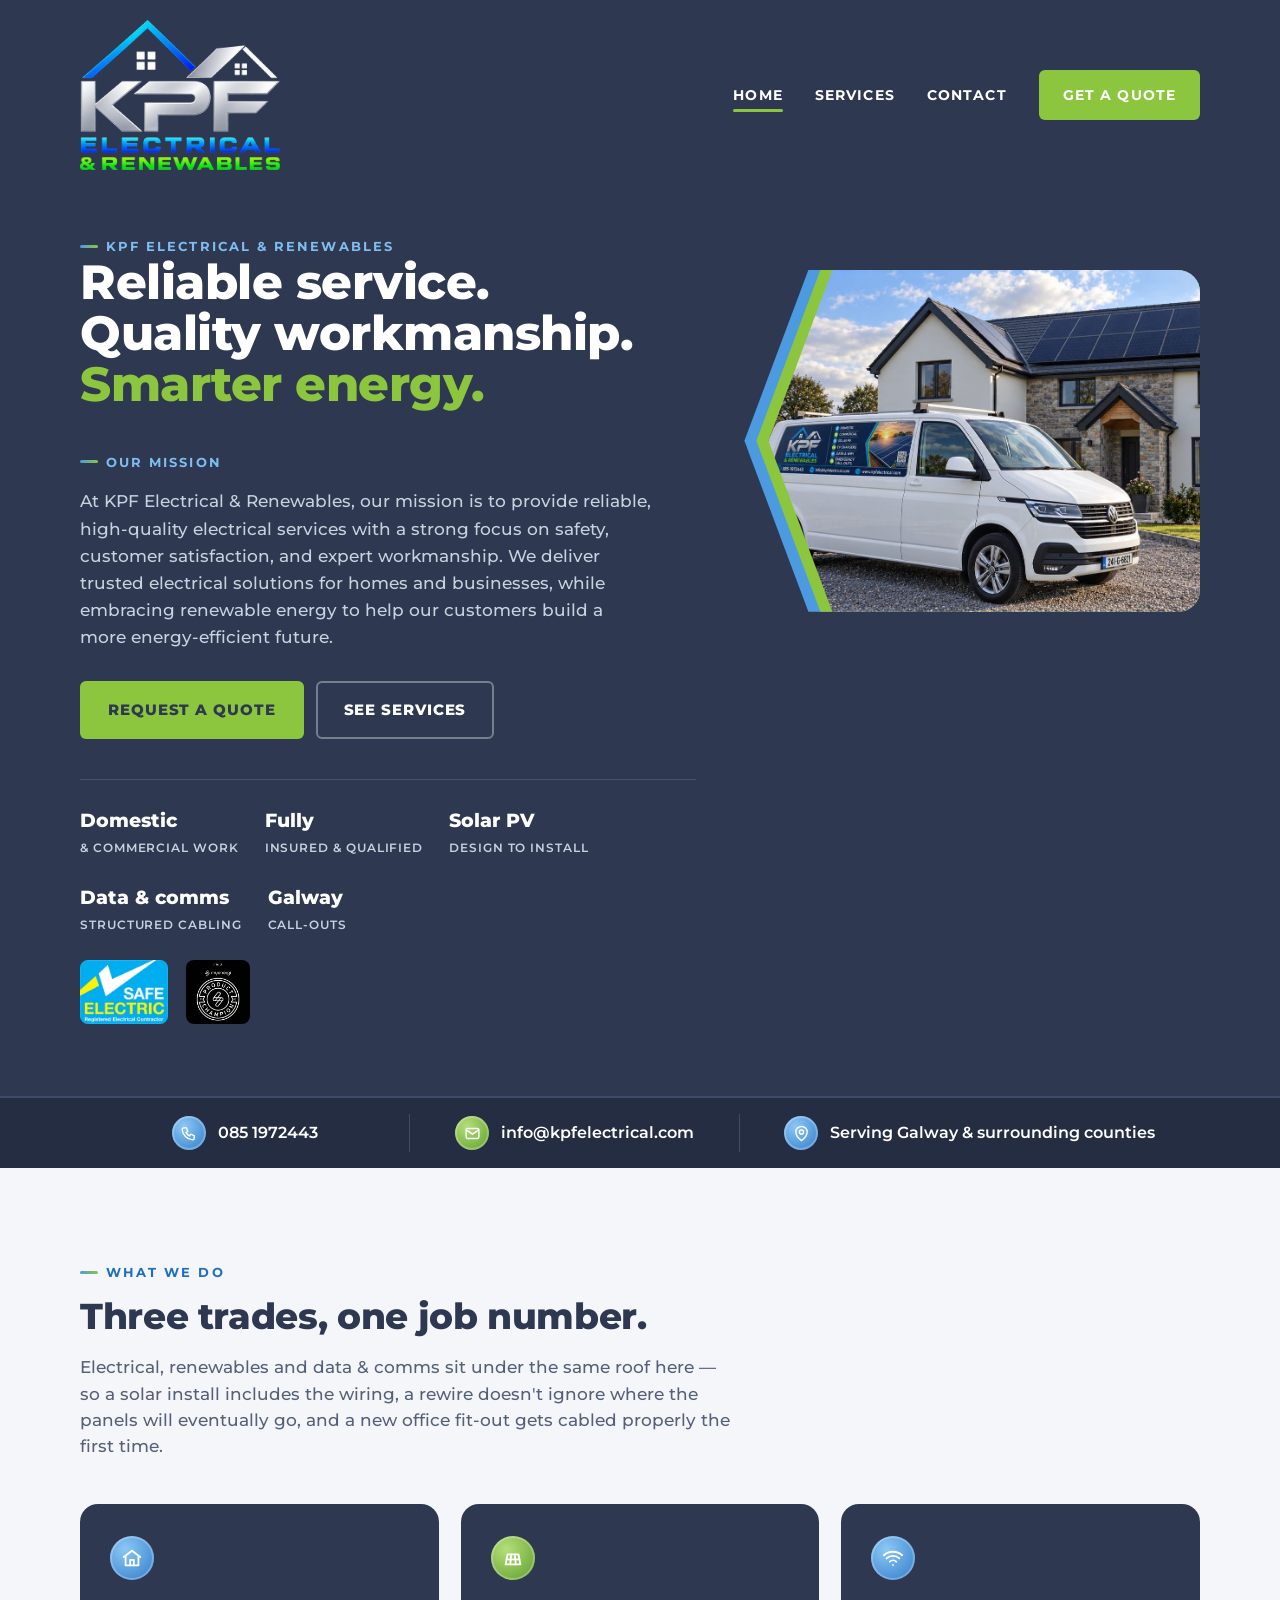
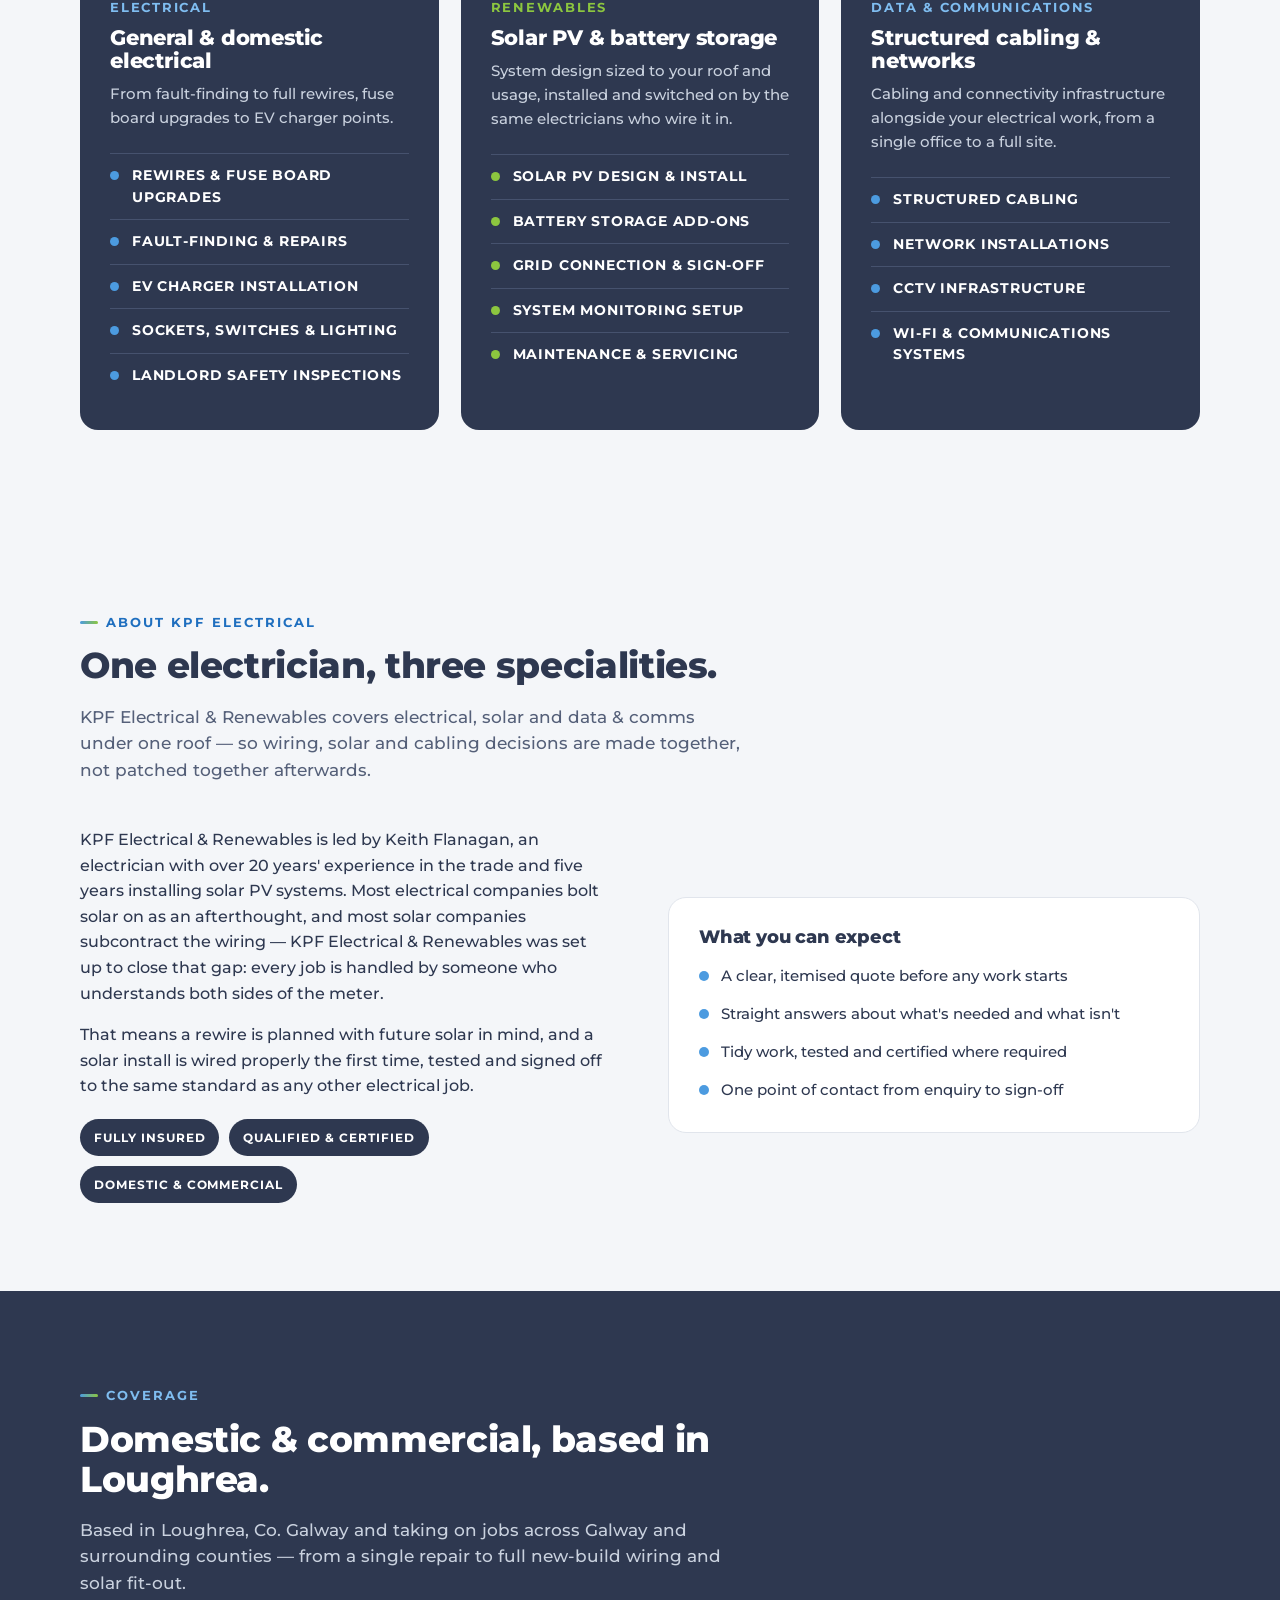
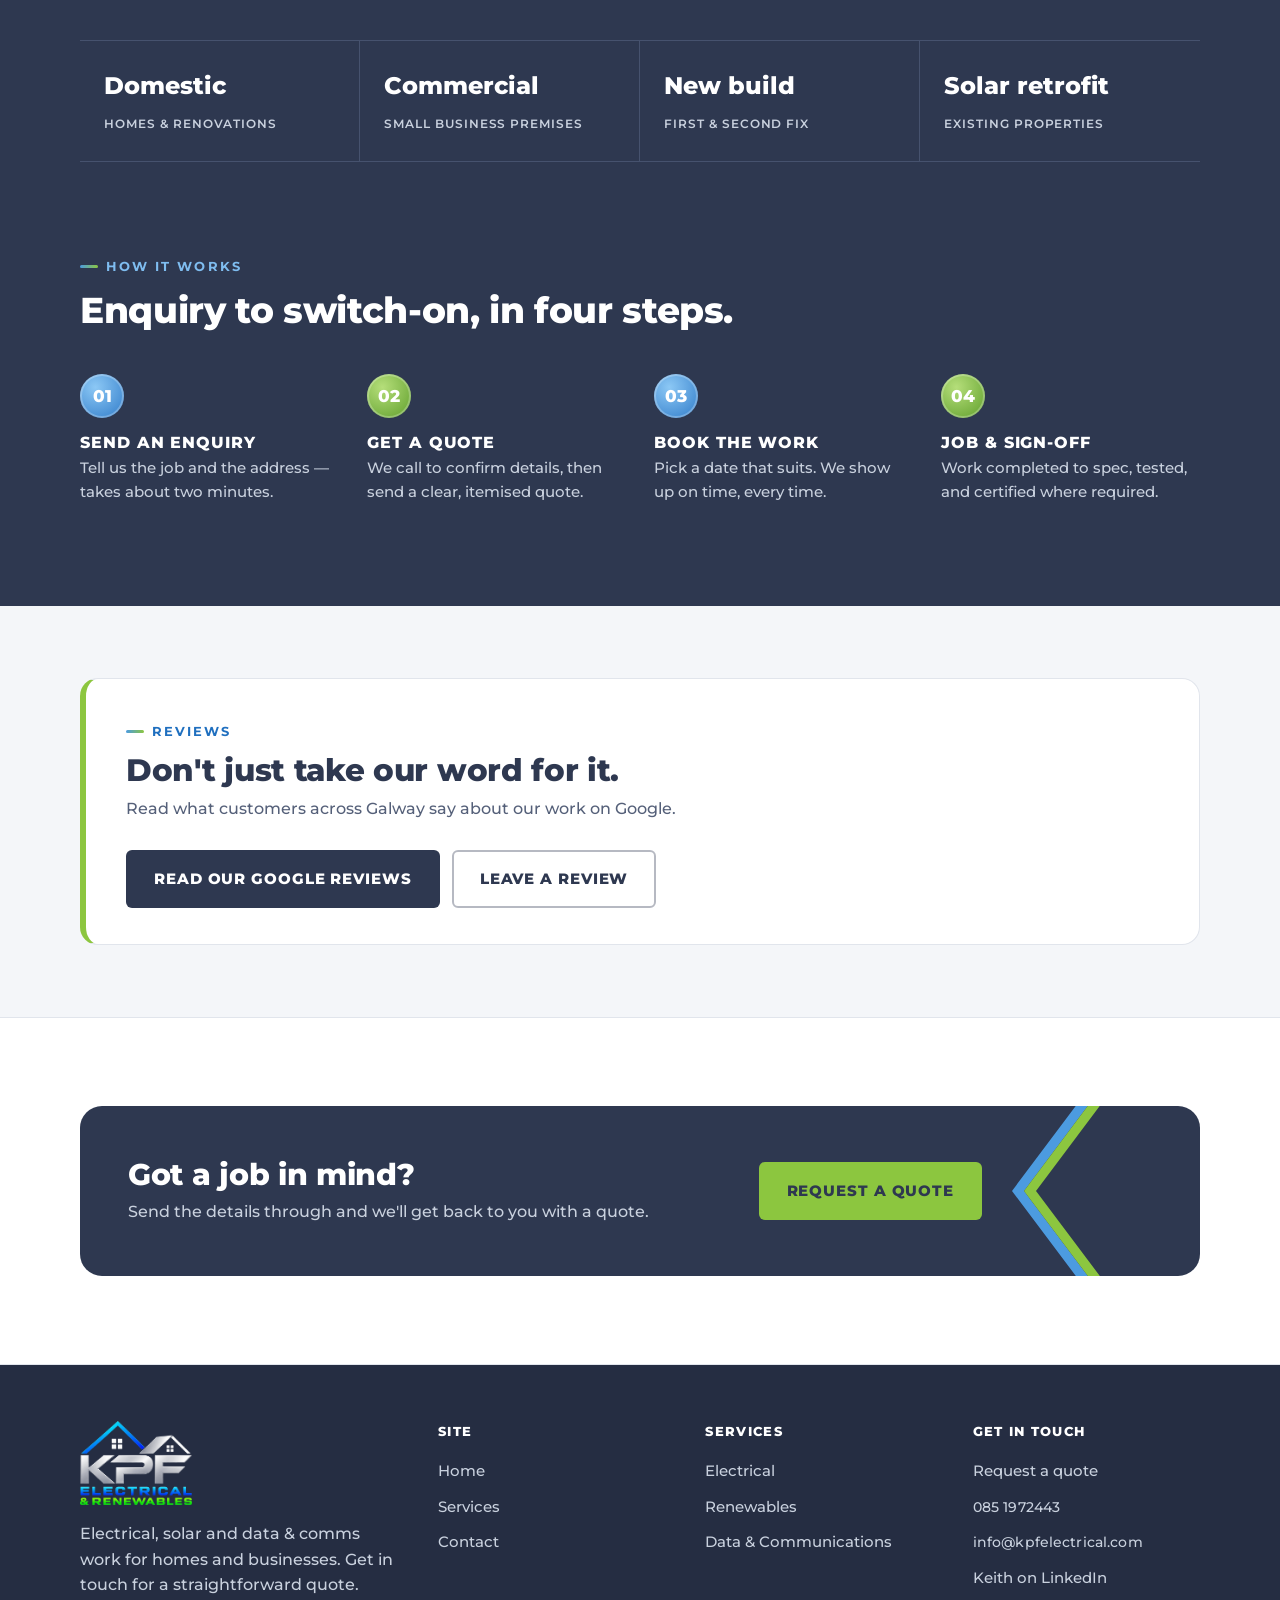
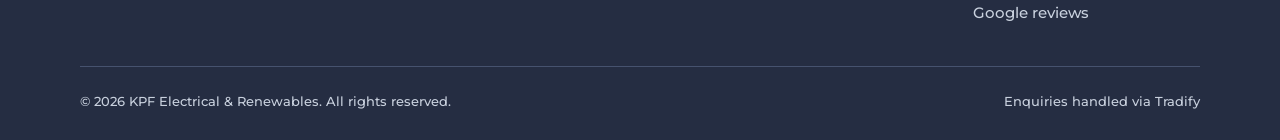
==== index.html @ d760bda6 "Add sitemap, robots.txt and canonical URLs; remove unused old logo - sitemap.xml listing the three p" ====
<!doctype html>
<html lang="en">
<head>
<meta charset="utf-8">
<meta name="viewport" content="width=device-width, initial-scale=1">
<title>KPF Electrical &amp; Renewables — Electricians &amp; Solar Installers in Galway</title>
<meta name="description" content="KPF Electrical & Renewables — domestic and commercial electrical work, solar PV installation and data &amp; communications services, based in Loughrea and covering Galway and surrounding counties. Fully insured, straightforward quotes.">
<link rel="canonical" href="https://www.kpfelectrical.com/">
<link rel="icon" href="assets/favicon.png">
<link rel="stylesheet" href="assets/style.css">
<script type="application/ld+json">
{
  "@context": "https://schema.org",
  "@type": "Electrician",
  "name": "KPF Electrical & Renewables",
  "description": "Domestic and commercial electrical work, solar PV installation and battery storage, and data & communications services, based in Loughrea and covering Galway and surrounding counties.",
  "image": "https://www.kpfelectrical.com/assets/kpf-logo.png",
  "url": "https://www.kpfelectrical.com/",
  "telephone": "+353851972443",
  "email": "info@kpfelectrical.com",
  "address": {
    "@type": "PostalAddress",
    "addressLocality": "Loughrea",
    "addressRegion": "Galway",
    "addressCountry": "IE"
  },
  "hasMap": "https://maps.google.com/?cid=13044021711831501603",
  "areaServed": "Galway and surrounding counties",
  "openingHoursSpecification": {
    "@type": "OpeningHoursSpecification",
    "dayOfWeek": ["Monday", "Tuesday", "Wednesday", "Thursday", "Friday"],
    "opens": "08:00",
    "closes": "17:00"
  }
}
</script>
</head>
<body>

<div class="mobile-cta">
  <a href="tel:+353851972443" class="btn btn-call"><svg viewBox="0 0 24 24" aria-hidden="true"><path d="M5 4h4l2 5-2.5 1.5a11 11 0 0 0 5 5L15 13l5 2v4a2 2 0 0 1-2 2A16 16 0 0 1 3 6a2 2 0 0 1 2-2"/></svg>Call</a>
  <a href="contact.html" class="btn btn-primary">Get a quote</a>
</div>

<header class="site-header">
  <div class="wrap">
    <a class="brand" href="index.html">
      <img src="assets/kpf-logo.png" alt="KPF Electrical &amp; Renewables" width="520" height="390">
    </a>
    <nav class="nav-links" id="navLinks">
      <a href="index.html" class="active">Home</a>
      <a href="services.html">Services</a>
      <a href="contact.html">Contact</a>
      <a href="contact.html" class="btn btn-primary">Get a quote</a>
    </nav>
    <button class="menu-toggle" aria-label="Open menu" aria-expanded="false">
      <svg viewBox="0 0 24 24" fill="none" stroke="currentColor" stroke-width="2"><path d="M3 6h18M3 12h18M3 18h18"/></svg>
    </button>
  </div>
</header>

<section class="hero">
  <div class="wrap">
    <div class="hero-copy">
      <span class="eyebrow on-dark">KPF Electrical &amp; Renewables</span>
      <h1>Reliable service.<br>Quality workmanship.<br><span class="grad">Smarter energy.</span></h1>
      <span class="eyebrow on-dark" style="margin-top:18px;">Our Mission</span>
      <p class="lead">At KPF Electrical &amp; Renewables, our mission is to provide reliable, high-quality electrical services with a strong focus on safety, customer satisfaction, and expert workmanship. We deliver trusted electrical solutions for homes and businesses, while embracing renewable energy to help our customers build a more energy-efficient future.</p>
      <div class="hero-ctas">
        <a href="contact.html" class="btn btn-primary">Request a quote</a>
        <a href="services.html" class="btn btn-ghost">See services</a>
      </div>
      <div class="hero-trust">
        <div><strong>Domestic</strong>&amp; Commercial Work</div>
        <div><strong>Fully</strong>Insured &amp; Qualified</div>
        <div><strong>Solar PV</strong>Design to Install</div>
        <div><strong>Data &amp; comms</strong>Structured Cabling</div>
        <div><strong>Galway</strong>Call-Outs</div>
      </div>
      <div class="credential-row">
        <img src="assets/safe-electric-logo.png" alt="Safe Electric registered electrical contractor">
        <img src="assets/myenergi-product-champion.png" alt="myenergi Product Champion">
      </div>
    </div>

    <div class="hero-photo">
      <img src="assets/van-house.jpg" alt="KPF Electrical &amp; Renewables van outside a home with solar panels" width="1400" height="788" fetchpriority="high">
    </div>
  </div>
</section>

<div class="contact-strip">
  <div class="wrap">
    <a href="tel:+353851972443"><span class="ico sm" aria-hidden="true"><svg viewBox="0 0 24 24"><path d="M5 4h4l2 5-2.5 1.5a11 11 0 0 0 5 5L15 13l5 2v4a2 2 0 0 1-2 2A16 16 0 0 1 3 6a2 2 0 0 1 2-2"/></svg></span>085 1972443</a>
    <a href="mailto:info@kpfelectrical.com"><span class="ico sm green" aria-hidden="true"><svg viewBox="0 0 24 24"><rect x="3" y="5" width="18" height="14" rx="2"/><path d="M3 7l9 6 9-6"/></svg></span>info@kpfelectrical.com</a>
    <span><span class="ico sm" aria-hidden="true"><svg viewBox="0 0 24 24"><path d="M20 10c0 6-8 12-8 12S4 16 4 10a8 8 0 0 1 16 0z"/><circle cx="12" cy="10" r="3"/></svg></span>Serving Galway &amp; surrounding counties</span>
  </div>
</div>

<section>
  <div class="wrap">
    <div class="section-head">
      <span class="eyebrow">What we do</span>
      <h2>Three trades, one job number.</h2>
      <p>Electrical, renewables and data &amp; comms sit under the same roof here — so a solar install includes the wiring, a rewire doesn't ignore where the panels will eventually go, and a new office fit-out gets cabled properly the first time.</p>
    </div>

    <div class="svc-grid">
      <div class="svc-card elec">
        <span class="ico" aria-hidden="true"><svg viewBox="0 0 24 24"><path d="M3 11l9-7 9 7"/><path d="M5 10v10h14V10"/><path d="M10 20v-6h4v6"/></svg></span>
        <span class="tag">Electrical</span>
        <h3>General &amp; domestic electrical</h3>
        <p>From fault-finding to full rewires, fuse board upgrades to EV charger points.</p>
        <ul>
          <li>Rewires &amp; fuse board upgrades</li>
          <li>Fault-finding &amp; repairs</li>
          <li>EV charger installation</li>
          <li>Sockets, switches &amp; lighting</li>
          <li>Landlord safety inspections</li>
        </ul>
      </div>
      <div class="svc-card renew">
        <span class="ico green" aria-hidden="true"><svg viewBox="0 0 24 24"><path d="M4 19l2-11h12l2 11z"/><path d="M5 13.5h14M10 8l-1 11M14 8l1 11"/></svg></span>
        <span class="tag">Renewables</span>
        <h3>Solar PV &amp; battery storage</h3>
        <p>System design sized to your roof and usage, installed and switched on by the same electricians who wire it in.</p>
        <ul>
          <li>Solar PV design &amp; install</li>
          <li>Battery storage add-ons</li>
          <li>Grid connection &amp; sign-off</li>
          <li>System monitoring setup</li>
          <li>Maintenance &amp; servicing</li>
        </ul>
      </div>
      <div class="svc-card data">
        <span class="ico" aria-hidden="true"><svg viewBox="0 0 24 24"><path d="M2 9a15 15 0 0 1 20 0"/><path d="M5 12.5a10 10 0 0 1 14 0"/><path d="M8.5 16a5 5 0 0 1 7 0"/><path d="M12 19.5h.01"/></svg></span>
        <span class="tag">Data &amp; Communications</span>
        <h3>Structured cabling &amp; networks</h3>
        <p>Cabling and connectivity infrastructure alongside your electrical work, from a single office to a full site.</p>
        <ul>
          <li>Structured cabling</li>
          <li>Network installations</li>
          <li>CCTV infrastructure</li>
          <li>Wi-Fi &amp; communications systems</li>
        </ul>
      </div>
    </div>
  </div>
</section>

<section id="about">
  <div class="wrap">
    <div class="section-head">
      <span class="eyebrow">About KPF Electrical</span>
      <h2>One electrician, three specialities.</h2>
      <p>KPF Electrical &amp; Renewables covers electrical, solar and data &amp; comms under one roof — so wiring, solar and cabling decisions are made together, not patched together afterwards.</p>
    </div>
    <div class="two-col">
      <div>
        <p>KPF Electrical &amp; Renewables is led by Keith Flanagan, an electrician with over 20 years' experience in the trade and five years installing solar PV systems. Most electrical companies bolt solar on as an afterthought, and most solar companies subcontract the wiring — KPF Electrical &amp; Renewables was set up to close that gap: every job is handled by someone who understands both sides of the meter.</p>
        <p>That means a rewire is planned with future solar in mind, and a solar install is wired properly the first time, tested and signed off to the same standard as any other electrical job.</p>
        <div class="badge-row">
          <span class="badge">Fully insured</span>
          <span class="badge">Qualified &amp; certified</span>
          <span class="badge">Domestic &amp; commercial</span>
        </div>
      </div>
      <div class="card">
        <h3 style="font-size:18px; margin-bottom:16px;">What you can expect</h3>
        <ul class="dot-list">
          <li>A clear, itemised quote before any work starts</li>
          <li>Straight answers about what's needed and what isn't</li>
          <li>Tidy work, tested and certified where required</li>
          <li>One point of contact from enquiry to sign-off</li>
        </ul>
      </div>
    </div>
  </div>
</section>

<section class="section-dark">
  <div class="wrap">
    <div class="section-head">
      <span class="eyebrow on-dark">Coverage</span>
      <h2>Domestic &amp; commercial, based in Loughrea.</h2>
      <p>Based in Loughrea, Co. Galway and taking on jobs across Galway and surrounding counties — from a single repair to full new-build wiring and solar fit-out.</p>
    </div>
    <div class="stat-strip">
      <div><strong>Domestic</strong><span>Homes &amp; renovations</span></div>
      <div><strong>Commercial</strong><span>Small business premises</span></div>
      <div><strong>New build</strong><span>First &amp; second fix</span></div>
      <div><strong>Solar retrofit</strong><span>Existing properties</span></div>
    </div>
  </div>
</section>

<section class="section-dark">
  <div class="wrap">
    <div class="section-head">
      <span class="eyebrow on-dark">How it works</span>
      <h2>Enquiry to switch-on, in four steps.</h2>
    </div>
    <ul class="process">
      <li><span class="num">01</span><h4>Send an enquiry</h4><p>Tell us the job and the address — takes about two minutes.</p></li>
      <li><span class="num">02</span><h4>Get a quote</h4><p>We call to confirm details, then send a clear, itemised quote.</p></li>
      <li><span class="num">03</span><h4>Book the work</h4><p>Pick a date that suits. We show up on time, every time.</p></li>
      <li><span class="num">04</span><h4>Job &amp; sign-off</h4><p>Work completed to spec, tested, and certified where required.</p></li>
    </ul>
  </div>
</section>

<section class="reviews">
  <div class="wrap">
    <div class="review-band">
      <div>
        <span class="eyebrow">Reviews</span>
        <h2>Don't just take our word for it.</h2>
        <p>Read what customers across Galway say about our work on Google.</p>
      </div>
      <div class="hero-ctas">
        <a href="https://maps.google.com/?cid=13044021711831501603" target="_blank" rel="noopener" class="btn btn-dark">Read our Google reviews</a>
        <a href="https://g.page/r/CSMLMwCjrAW1EBM/review" target="_blank" rel="noopener" class="btn btn-outline">Leave a review</a>
      </div>
    </div>
  </div>
</section>

<section class="section-alt">
  <div class="wrap">
    <div class="cta-band">
      <div>
        <h3>Got a job in mind?</h3>
        <p>Send the details through and we'll get back to you with a quote.</p>
      </div>
      <a href="contact.html" class="btn btn-primary">Request a quote</a>
    </div>
  </div>
</section>

<footer class="site-footer">
  <div class="wrap">
    <div class="footer-grid">
      <div>
        <div class="footer-brand">
          <img src="assets/kpf-logo.png" alt="KPF Electrical &amp; Renewables" width="520" height="390" loading="lazy">
        </div>
        <p style="max-width:32ch;">Electrical, solar and data &amp; comms work for homes and businesses. Get in touch for a straightforward quote.</p>
      </div>
      <div>
        <h5>Site</h5>
        <ul>
          <li><a href="index.html">Home</a></li>
          <li><a href="services.html">Services</a></li>
          <li><a href="contact.html">Contact</a></li>
        </ul>
      </div>
      <div>
        <h5>Services</h5>
        <ul>
          <li><a href="services.html#electrical">Electrical</a></li>
          <li><a href="services.html#renewables">Renewables</a></li>
          <li><a href="services.html#data">Data &amp; Communications</a></li>
        </ul>
      </div>
      <div>
        <h5>Get in touch</h5>
        <ul>
          <li><a href="contact.html">Request a quote</a></li>
          <li><a href="tel:+353851972443" class="mono" style="font-size:13.5px;">085 1972443</a></li>
          <li><a href="mailto:info@kpfelectrical.com" class="mono" style="font-size:13.5px;">info@kpfelectrical.com</a></li>
          <li><a href="https://www.linkedin.com/in/keith-flanagan-b7485545/" target="_blank" rel="noopener">Keith on LinkedIn</a></li>
          <li><a href="https://maps.google.com/?cid=13044021711831501603" target="_blank" rel="noopener">Google reviews</a></li>
        </ul>
      </div>
    </div>
    <div class="footer-bottom">
      <span>© <span id="year"></span> KPF Electrical &amp; Renewables. All rights reserved.</span>
      <span>Enquiries handled via Tradify</span>
    </div>
  </div>
</footer>

<script src="assets/script.js"></script>
<script>document.getElementById('year').textContent = new Date().getFullYear();</script>
</body>
</html>
---- assets/style.css ----
/* ============================================================
   KPF ELECTRICAL & RENEWABLES — design system (van livery)
   Colours sampled from the van livery and the KPF logo.
   Tokens
   ------
   --navy        #2E3850  livery panel; hero, dark sections, cards
   --navy-deep   #252D42  contact strip & footer
   --navy-line   #46526E  dividers on navy
   --sky         #4C9BE0  livery blue; chevron stripe, icon circles
   --sky-text    #7FBDF0  blue for small text on navy (5.9:1)
   --lime        #8CC63F  livery green; buttons, highlights (5.7:1 on navy)
   --link        #1F6FBF  blue for text on light backgrounds (5.1:1 on white)
   --paper       #F4F6F9  page background (van body white)
   --ink         #2E3850  body text on light backgrounds
   --muted       #556079  secondary text on light
   --muted-dark  #C9D1DE  secondary text on navy
   --line        #E1E5EC  dividers on light
   ============================================================ */

/* Self-hosted font (assets/fonts/) — avoids sending visitor IPs to Google's font CDN on every page load.
   One variable file covers every weight used (500–800); latin subset includes Irish fadas. */
@font-face{ font-family:'Montserrat'; font-style:normal; font-weight:500 800; font-display:swap; src:url('fonts/montserrat-latin-var.woff2') format('woff2'); }

:root{
  --navy:#2E3850;
  --navy-deep:#252D42;
  --navy-line:#46526E;
  --sky:#4C9BE0;
  --sky-text:#7FBDF0;
  --lime:#8CC63F;
  --lime-hover:#9BD24F;
  --link:#1F6FBF;
  --paper:#F4F6F9;
  --ink:#2E3850;
  --muted:#556079;
  --muted-dark:#C9D1DE;
  --line:#E1E5EC;
  --ico-blue:radial-gradient(circle at 35% 30%, #8CC8F5, #2F7BC9);
  --ico-green:radial-gradient(circle at 35% 30%, #B5DE7A, #5E9E2A);
  --radius:18px;
  --max:1200px;
}

*,*::before,*::after{ box-sizing:border-box; }
html{ scroll-behavior:smooth; overflow-x:clip; }
body{
  margin:0;
  background:var(--paper);
  color:var(--ink);
  font-family:'Montserrat', system-ui, sans-serif;
  font-weight:500;
  font-size:16px;
  line-height:1.6;
  -webkit-font-smoothing:antialiased;
  overflow-x:clip;
}
img{ max-width:100%; display:block; }
a{ color:inherit; text-decoration:none; }
h1,h2,h3,h4{
  font-family:'Montserrat', system-ui, sans-serif;
  font-weight:800;
  margin:0 0 .5em;
  line-height:1.1;
  letter-spacing:-0.01em;
}
p{ margin:0 0 1em; }
ul{ margin:0; padding:0; list-style:none; }
.mono{ letter-spacing:.01em; }

@media (prefers-reduced-motion: reduce){
  *{ animation-duration:0.001ms !important; animation-iteration-count:1 !important; transition-duration:0.001ms !important; scroll-behavior:auto !important; }
}

:focus-visible{
  outline:3px solid var(--lime);
  outline-offset:2px;
  border-radius:2px;
}

.wrap{ max-width:var(--max); margin:0 auto; padding:0 40px; }

/* ---------- eyebrow / labels ---------- */
.eyebrow{
  display:inline-flex;
  align-items:center;
  gap:.6em;
  font-size:13px;
  font-weight:700;
  letter-spacing:.16em;
  text-transform:uppercase;
  color:var(--link);
}
.eyebrow::before{
  content:"";
  width:18px; height:3px; border-radius:2px;
  background:linear-gradient(90deg,var(--sky),var(--lime));
}
.eyebrow.on-dark{ color:var(--sky-text); }

/* ---------- round livery icons (blue / green, as on the van) ---------- */
.ico{
  flex:none; width:44px; height:44px; border-radius:50%;
  display:flex; align-items:center; justify-content:center;
  background:var(--ico-blue);
  box-shadow:inset 0 0 0 2px rgba(255,255,255,.25);
  color:#fff;
}
.ico.green{ background:var(--ico-green); }
.ico svg{ width:22px; height:22px; fill:none; stroke:#fff; stroke-width:2; stroke-linecap:round; stroke-linejoin:round; }
.ico.sm{ width:34px; height:34px; }
.ico.sm svg{ width:17px; height:17px; }

/* ---------- header / nav ---------- */
.site-header{
  position:relative; z-index:50;
  background:var(--navy);
  color:#fff;
}
.site-header .wrap{
  display:flex; align-items:center; justify-content:space-between;
  gap:20px; padding-top:20px; padding-bottom:20px;
}
.brand{ display:block; line-height:0; }
.brand img{ height:150px; width:auto; }

.nav-links{ display:flex; align-items:center; gap:32px; }
.nav-links a{
  font-size:14px; font-weight:700; letter-spacing:.08em; text-transform:uppercase;
  color:#fff; position:relative; padding:6px 0;
}
.nav-links a:not(.btn)::after{
  content:""; position:absolute; left:0; right:100%; bottom:0; height:3px; border-radius:2px;
  background:var(--lime);
  transition:right .22s ease;
}
.nav-links a:not(.btn):hover::after, .nav-links a.active::after{ right:0; }

.btn{
  display:inline-flex; align-items:center; justify-content:center; gap:8px;
  font-family:'Montserrat', sans-serif; font-weight:800; font-size:15px;
  letter-spacing:.06em; text-transform:uppercase;
  padding:15px 26px; border-radius:6px; border:2px solid transparent;
  cursor:pointer; transition:transform .15s ease, background .15s ease, border-color .15s ease;
  white-space:nowrap;
}
.nav-links .btn{ padding:12px 22px; font-size:14px; }
.btn-primary{ background:var(--lime); color:var(--navy); }
.btn-primary:hover{ background:var(--lime-hover); transform:translateY(-2px); }
.btn-ghost{ background:transparent; color:#fff; border-color:rgba(255,255,255,.35); }
.btn-ghost:hover{ border-color:#fff; }
.btn-dark{ background:var(--navy); color:#fff; }
.btn-dark:hover{ transform:translateY(-2px); }
.btn-outline{ background:transparent; color:var(--navy); border-color:rgba(46,56,80,.35); }
.btn-outline:hover{ border-color:var(--navy); }
.btn-block{ width:100%; }

/* mobile-only call / quote bar that stays pinned to the top while scrolling */
.mobile-cta{ display:none; }
.btn-call{ color:#fff; border-color:rgba(255,255,255,.35); }
.btn-call svg{ width:18px; height:18px; fill:none; stroke:currentColor; stroke-width:2; stroke-linecap:round; stroke-linejoin:round; }

.menu-toggle{ display:none; background:none; border:0; color:#fff; padding:8px; cursor:pointer; }
.menu-toggle svg{ width:28px; height:28px; }

/* ---------- hero (navy livery panel) ---------- */
.hero{
  background:var(--navy);
  color:#fff;
  padding:40px 0 72px;
}
.hero .wrap{ display:grid; grid-template-columns:1.15fr .85fr; gap:48px; align-items:center; }
.hero h1{
  font-size:clamp(2.1rem, 4vw, 3rem);
  line-height:1.06;
  color:#fff;
}
.hero h1 .grad{ color:var(--lime); }
.hero p.lead{
  color:var(--muted-dark);
  font-size:17px;
  max-width:52ch;
  margin:16px 0 30px;
}
.hero-ctas{ display:flex; gap:12px; flex-wrap:wrap; }
.hero-trust{
  display:flex; gap:26px; margin-top:40px; padding-top:26px;
  border-top:1px solid var(--navy-line);
  flex-wrap:wrap;
}
.hero-trust div{ font-size:11.5px; font-weight:600; color:var(--muted-dark); letter-spacing:.08em; text-transform:uppercase; }
.hero-trust strong{ display:block; font-size:19px; font-weight:800; color:#fff; letter-spacing:0; text-transform:none; margin-bottom:2px; }

.credential-row{ display:flex; gap:18px; align-items:center; margin-top:26px; flex-wrap:wrap; }
.credential-row img{ height:64px; width:auto; border-radius:8px; }

/* photo with the van's blue/green chevron down its left edge */
.hero-photo{
  position:relative; aspect-ratio:4/3; align-self:start; margin-top:40px;
  border-radius:0 22px 22px 0; overflow:hidden;
}
.hero-photo::before, .hero-photo::after, .hero-photo img{
  content:""; position:absolute; top:0; bottom:0; right:0;
  clip-path:polygon(64px 0, 100% 0, 100% 100%, 64px 100%, 0 50%);
}
.hero-photo::before{ left:0; background:var(--sky); }
.hero-photo::after{ left:12px; background:var(--lime); }
.hero-photo img{
  z-index:1; left:24px; width:calc(100% - 24px); height:100%;
  object-fit:cover; object-position:25% 50%;
}

/* ---------- contact strip (the bottom band of the van panel) ---------- */
.contact-strip{ background:var(--navy-deep); border-top:2px solid #3E4A66; color:#fff; }
.contact-strip .wrap{
  display:grid; grid-template-columns:1fr 1fr 1.4fr;
  padding-top:16px; padding-bottom:16px;
  font-weight:600; font-size:15.5px;
}
.contact-strip .wrap > *{ display:flex; align-items:center; justify-content:center; gap:12px; padding:2px 12px; }
.contact-strip .wrap > * + *{ border-left:1px solid #3E4A66; }
.contact-strip a:hover{ color:var(--lime); }

/* ---------- sections ---------- */
section{ padding:88px 0; }
.section-head{ max-width:660px; margin-bottom:44px; }
.section-head h2{ font-size:clamp(1.8rem,2.8vw,2.5rem); margin-top:14px; }
.section-head p{ color:var(--muted); font-size:16.5px; margin-top:12px; }

.section-alt{ background:#fff; border-top:1px solid var(--line); border-bottom:1px solid var(--line); }
.section-dark{ background:var(--navy); color:#fff; }
.section-dark .section-head p{ color:var(--muted-dark); }
.section-dark + .section-dark{ padding-top:0; }

/* ---------- services grid (navy livery cards) ---------- */
.svc-grid{ display:grid; grid-template-columns:repeat(3,1fr); gap:22px; }
.svc-card{
  background:var(--navy); color:#fff;
  border-radius:var(--radius);
  padding:32px 30px;
  display:flex; flex-direction:column;
}
.svc-card .ico{ margin-bottom:18px; }
.svc-card .tag{
  font-size:12.5px; font-weight:700; letter-spacing:.14em; text-transform:uppercase;
}
.svc-card.elec .tag, .svc-card.data .tag{ color:var(--sky-text); }
.svc-card.renew .tag{ color:var(--lime); }
.svc-card h3{ font-size:21px; margin:8px 0 10px; }
.svc-card > p{ color:var(--muted-dark); font-size:15px; }
.svc-card ul{ margin-top:8px; }
.svc-card ul li{
  font-size:13.5px; font-weight:700; letter-spacing:.06em; text-transform:uppercase;
  padding:11px 0 11px 22px; position:relative;
  border-top:1px solid var(--navy-line);
}
.svc-card ul li::before{
  content:""; position:absolute; left:0; top:17px; width:9px; height:9px; border-radius:50%;
}
.svc-card.elec ul li::before, .svc-card.data ul li::before{ background:var(--sky); }
.svc-card.renew ul li::before{ background:var(--lime); }

/* ---------- process / numbered steps ---------- */
.process{ display:grid; grid-template-columns:repeat(4,1fr); gap:28px; }
.process li{ position:relative; }
.process .num{
  font-size:17px; font-weight:800; color:#fff;
  width:44px; height:44px; border-radius:50%;
  display:flex; align-items:center; justify-content:center; margin-bottom:16px;
  background:var(--ico-blue);
  box-shadow:inset 0 0 0 2px rgba(255,255,255,.25);
}
.process li:nth-child(even) .num{ background:var(--ico-green); }
.process h4{ color:#fff; font-size:15.5px; letter-spacing:.06em; text-transform:uppercase; margin-bottom:6px; }
.process p{ color:var(--muted-dark); font-size:14.5px; }

/* ---------- trust / stats strip ---------- */
.stat-strip{
  display:grid; grid-template-columns:repeat(4,1fr);
  border-top:1px solid var(--line); border-bottom:1px solid var(--line);
}
.stat-strip div{ padding:26px 24px; border-right:1px solid var(--line); }
.stat-strip div:last-child{ border-right:none; }
.stat-strip strong{ display:block; font-size:24px; font-weight:800; margin-bottom:4px; }
.stat-strip span{ font-size:12px; font-weight:600; color:var(--muted); text-transform:uppercase; letter-spacing:.08em; }
.section-dark .stat-strip, .section-dark .stat-strip div{ border-color:var(--navy-line); }
.section-dark .stat-strip strong{ color:#fff; }
.section-dark .stat-strip span{ color:var(--muted-dark); }

/* ---------- reviews band (links out to the Google Business Profile) ---------- */
section.reviews{ padding:72px 0; }
.review-band{
  background:#fff; border:1px solid var(--line); border-left:6px solid var(--lime);
  border-radius:var(--radius); padding:36px 40px;
  display:flex; align-items:center; justify-content:space-between; gap:28px; flex-wrap:wrap;
}
.review-band h2{ font-size:clamp(1.5rem,2.4vw,2rem); margin:12px 0 8px; }
.review-band p{ color:var(--muted); margin:0; }

/* ---------- CTA band (navy panel with the chevron) ---------- */
.cta-band{
  background:var(--navy); color:#fff; border-radius:22px; padding:52px 48px;
  display:flex; align-items:center; justify-content:space-between; gap:32px; flex-wrap:wrap;
  position:relative; overflow:hidden;
}
.cta-band::before, .cta-band::after{
  content:""; position:absolute; top:0; bottom:0; width:76px;
  clip-path:polygon(64px 0, 76px 0, 12px 50%, 76px 100%, 64px 100%, 0 50%);
}
.cta-band::before{ right:112px; background:var(--sky); }
.cta-band::after{ right:100px; background:var(--lime); }
.cta-band > *{ position:relative; z-index:1; }
.cta-band h3{ font-size:30px; margin-bottom:8px; }
.cta-band p{ color:var(--muted-dark); margin:0; }
.cta-band .btn-primary{ margin-right:170px; }

/* ---------- footer ---------- */
.site-footer{ background:var(--navy-deep); color:var(--muted-dark); padding:56px 0 28px; }
.footer-grid{ display:grid; grid-template-columns:1.4fr 1fr 1fr 1fr; gap:40px; padding-bottom:40px; border-bottom:1px solid var(--navy-line); }
.footer-grid h5{ color:#fff; font-size:13px; font-weight:800; letter-spacing:.1em; text-transform:uppercase; margin:0 0 16px; }
.footer-grid ul{ display:grid; gap:10px; }
.footer-grid a{ font-size:14.5px; }
.footer-grid a:hover{ color:var(--lime); }
.footer-brand{ margin-bottom:16px; }
.footer-brand img{ height:84px; width:auto; }
.footer-bottom{ display:flex; justify-content:space-between; align-items:center; padding-top:24px; font-size:13px; flex-wrap:wrap; gap:12px; }

/* ---------- page hero (subpages) ---------- */
.page-hero{ background:var(--navy); color:#fff; padding:56px 0 64px; position:relative; overflow:hidden; }
.page-hero::before, .page-hero::after{
  content:""; position:absolute; top:0; bottom:0; width:120px;
  clip-path:polygon(100px 0, 120px 0, 20px 50%, 120px 100%, 100px 100%, 0 50%);
}
.page-hero::before{ right:9%; background:var(--sky); }
.page-hero::after{ right:calc(9% - 20px); background:var(--lime); }
.page-hero .wrap{ position:relative; z-index:1; }
.page-hero h1{ color:#fff; font-size:clamp(2rem,3.6vw,2.9rem); max-width:22ch; margin-top:12px; }
.page-hero p{ color:var(--muted-dark); max-width:56ch; font-size:17px; margin-top:12px; }
.crumb{ font-size:13px; font-weight:600; color:var(--muted-dark); letter-spacing:.04em; margin-bottom:18px; }
.crumb a:hover{ color:var(--lime); }

/* ---------- generic content blocks ---------- */
.two-col{ display:grid; grid-template-columns:1fr 1fr; gap:56px; align-items:center; }
.card{ background:#fff; border:1px solid var(--line); border-radius:var(--radius); padding:30px; }
.badge-row{ display:flex; flex-wrap:wrap; gap:10px; margin-top:20px; }
.badge{
  font-size:12px; font-weight:700; letter-spacing:.08em; text-transform:uppercase;
  background:var(--navy); color:#fff; padding:9px 14px; border-radius:999px;
}
.dot-list{ display:grid; gap:14px; }
.dot-list li{ padding-left:22px; position:relative; font-size:15px; }
.dot-list li::before{ content:""; position:absolute; left:0; top:7px; width:10px; height:10px; border-radius:50%; background:var(--sky); }
.dot-list.green li::before{ background:var(--lime); }

/* ---------- contact / form page ---------- */
.contact-grid{ display:grid; grid-template-columns:.9fr 1.1fr; gap:44px; align-items:start; }
.info-card{ background:var(--navy); color:#fff; border-radius:var(--radius); padding:34px 30px; }
.info-card h3{ font-size:20px; }
.info-list{ display:grid; margin-top:18px; }
.info-list li{ display:flex; gap:14px; align-items:center; padding:14px 0; border-top:1px solid var(--navy-line); }
.info-list strong{ display:block; font-size:12.5px; font-weight:800; letter-spacing:.1em; text-transform:uppercase; margin-bottom:2px; }
.info-list a{ font-weight:600; }
.info-list a:hover{ color:var(--lime); }
.info-list span:not(.ico){ font-size:14.5px; color:var(--muted-dark); }
.form-frame-wrap{
  background:#fff; border:1px solid var(--line); border-radius:var(--radius); overflow:hidden;
}
.form-frame-head{ padding:20px 24px; border-bottom:1px solid var(--line); display:flex; justify-content:space-between; align-items:center; gap:12px; flex-wrap:wrap;}
.form-frame-head h4{ font-size:15px; letter-spacing:.06em; text-transform:uppercase; margin:0; }
.form-frame-head span{ font-size:12.5px; font-weight:600; color:var(--muted); }
iframe.enquiry-frame{ width:100%; height:1150px; border:0; display:block; }

/* ---------- responsive ---------- */
@media (max-width: 980px){
  .hero .wrap{ grid-template-columns:1fr; }
  .svc-grid{ grid-template-columns:1fr; }
  .two-col{ grid-template-columns:1fr; }
  .contact-grid{ grid-template-columns:1fr; }
  .process{ grid-template-columns:1fr 1fr; }
  .stat-strip{ grid-template-columns:1fr 1fr; }
  .stat-strip div{ border-bottom:1px solid var(--line); }
  .footer-grid{ grid-template-columns:1fr 1fr; }
  .cta-band::before, .cta-band::after, .page-hero::before, .page-hero::after{ display:none; }
  .cta-band .btn-primary{ margin-right:0; }

  /* stacked hero: headline, then the van photo, then the rest of the copy */
  .hero .wrap{ gap:0; }
  .hero-copy{ display:contents; }
  .hero-copy > *{ order:3; }
  .hero-copy > :first-child, .hero-copy > h1{ order:1; }
  .hero-photo{ order:2; margin:8px 0 28px; max-width:640px; }

  /* contact page: the quote button first */
  .contact-grid > .form-frame-wrap{ order:-1; }
}
@media (max-width: 860px){
  .contact-strip .wrap{ grid-template-columns:1fr; gap:10px; }
  .contact-strip .wrap > *{ justify-content:flex-start; padding:0; }
  .contact-strip .wrap > * + *{ border-left:0; }
}
@media (max-width: 720px){
  html{ scroll-padding-top:72px; }
  .mobile-cta{
    display:grid; grid-template-columns:1fr 1fr; gap:10px;
    position:sticky; top:0; z-index:60;
    padding:8px 16px;
    background:var(--navy-deep); border-bottom:1px solid var(--navy-line);
  }
  .mobile-cta .btn{ padding:10px; font-size:14px; }
  .wrap{ padding:0 20px; }
  .brand img{ height:84px; }
  .site-header .wrap{ padding-top:14px; padding-bottom:14px; }
  .btn{ white-space:normal; text-align:center; }
  section{ padding:56px 0; }
  section.reviews{ padding:48px 0; }
  .section-head{ margin-bottom:32px; }
  .hero{ padding:20px 0 48px; }
  .hero-trust{ display:grid; grid-template-columns:1fr 1fr; gap:18px 16px; margin-top:32px; padding-top:22px; }
  .page-hero{ padding:36px 0 44px; }
  .svc-card{ padding:26px 22px; }
  .review-band{ padding:28px 24px; }
  .nav-links{
    position:absolute; top:100%; right:0; left:0;
    background:var(--navy); border-top:1px solid var(--navy-line);
    flex-direction:column; align-items:flex-start; padding:24px 20px 28px;
    gap:20px; display:none;
  }
  .nav-links.open{ display:flex; }
  .menu-toggle{ display:block; }
  .process{ grid-template-columns:1fr; }
  /* two columns: only the left cell keeps its divider (widths only, so dark sections keep their line colour) */
  .stat-strip div{ padding:18px 14px; border-right-width:0; }
  .stat-strip div:nth-child(odd){ border-right-width:1px; }
  .stat-strip strong{ font-size:19px; }
  .footer-grid{ grid-template-columns:1fr 1fr; gap:32px 20px; }
  .footer-grid > :first-child, .footer-grid > :last-child{ grid-column:1 / -1; }
  .cta-band{ padding:40px 28px; }
  iframe.enquiry-frame{ height:1300px; }
}
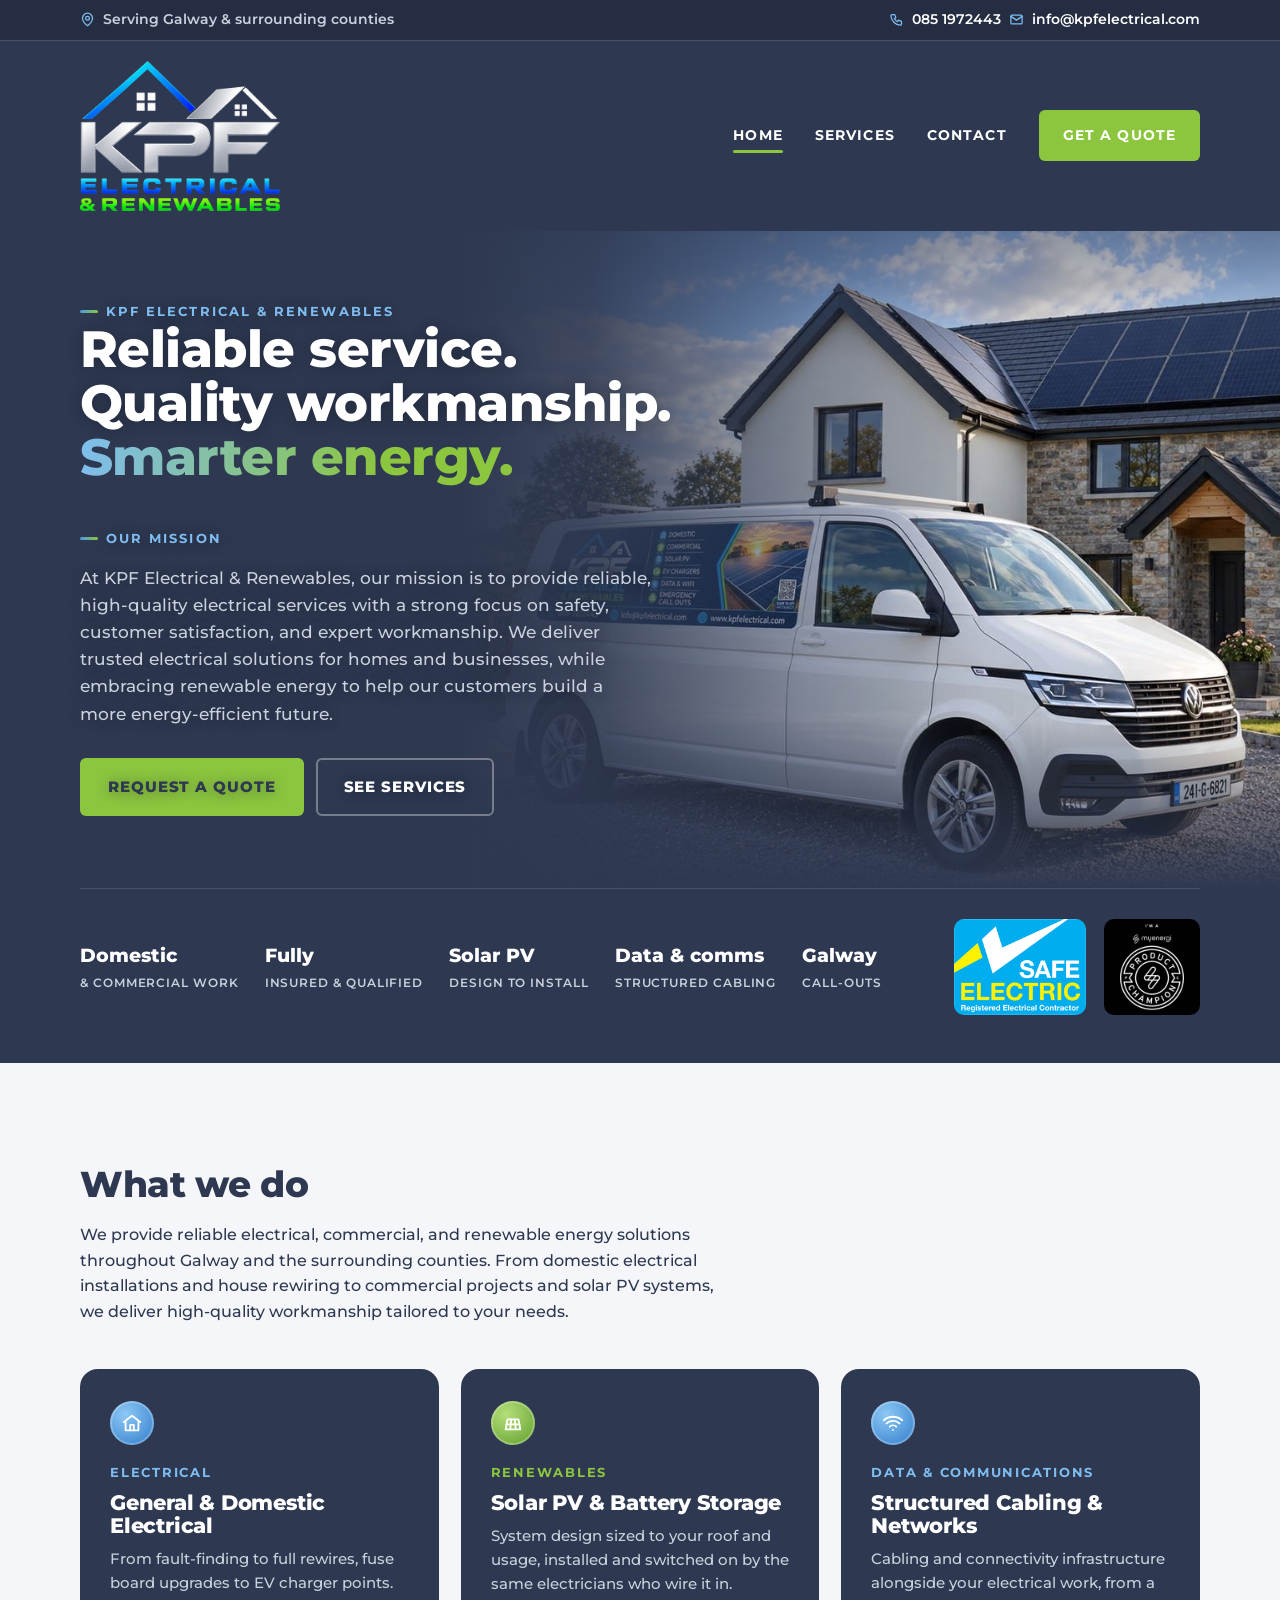
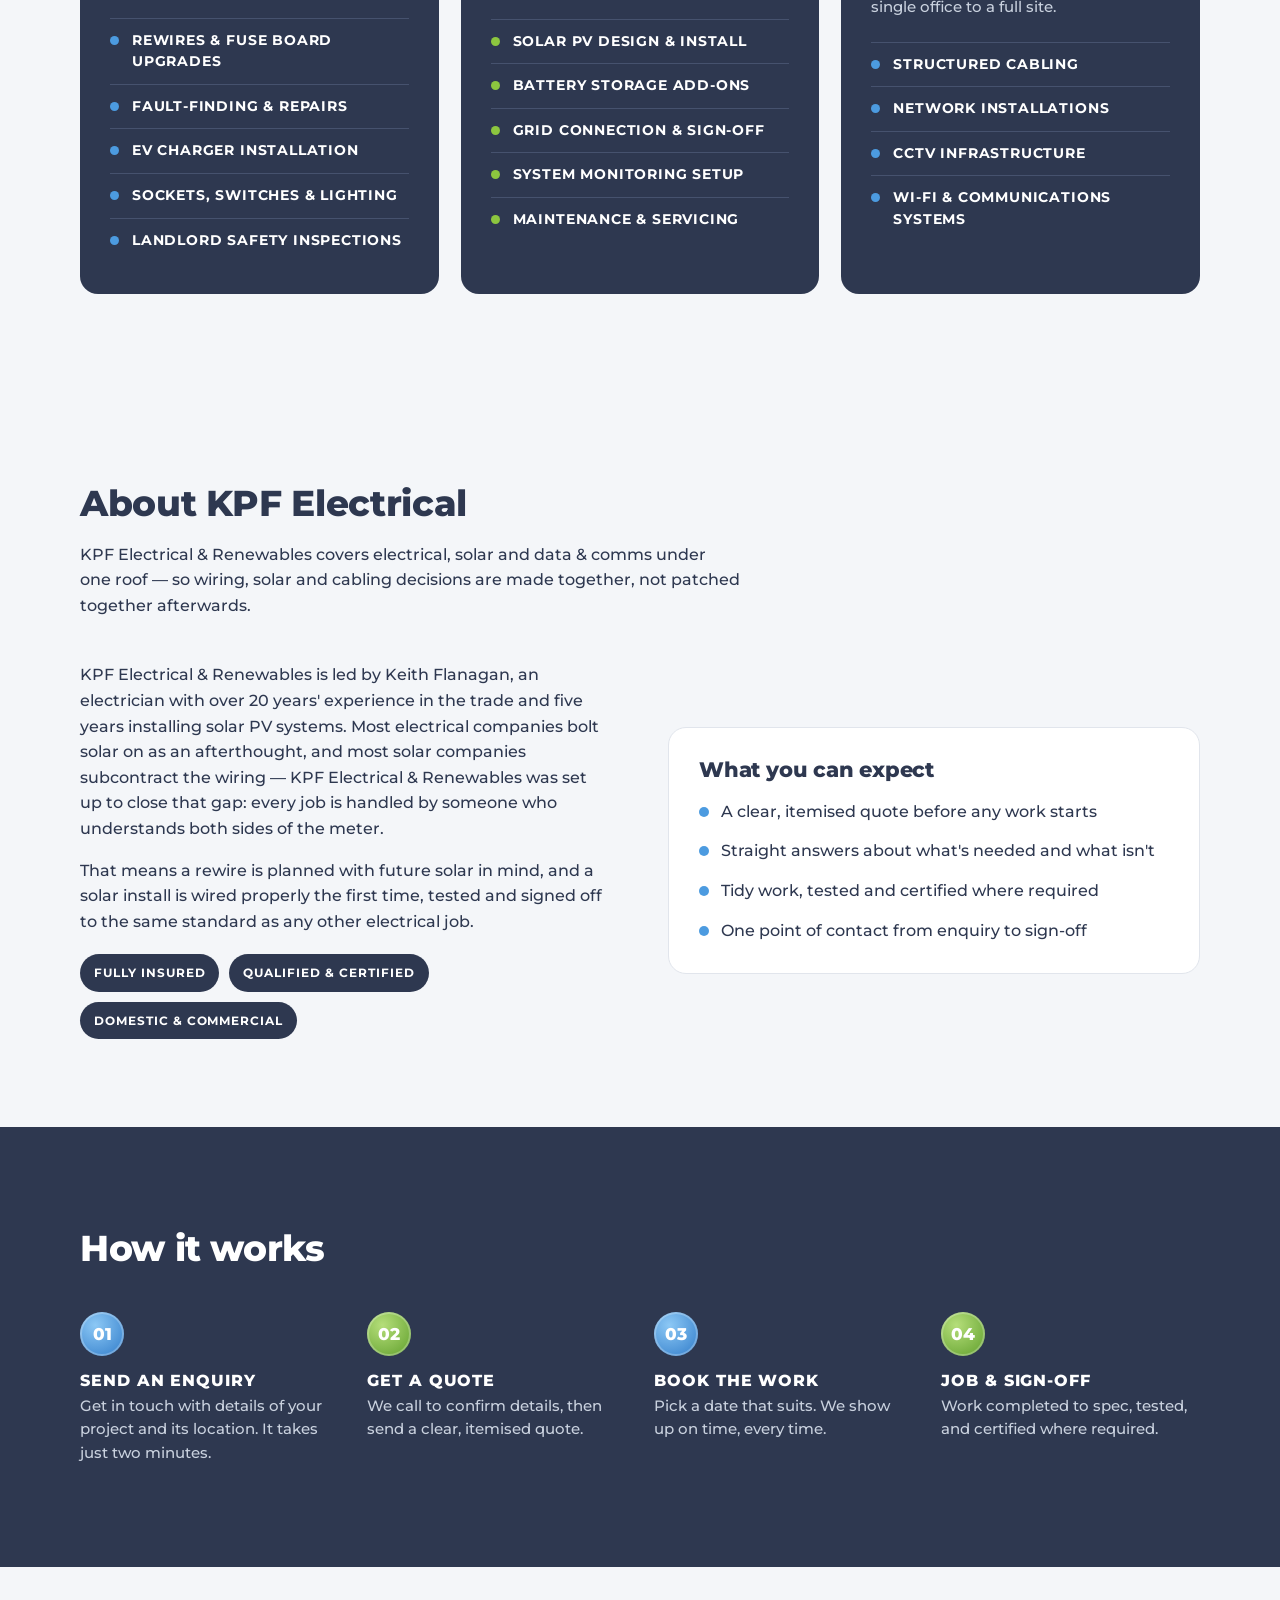
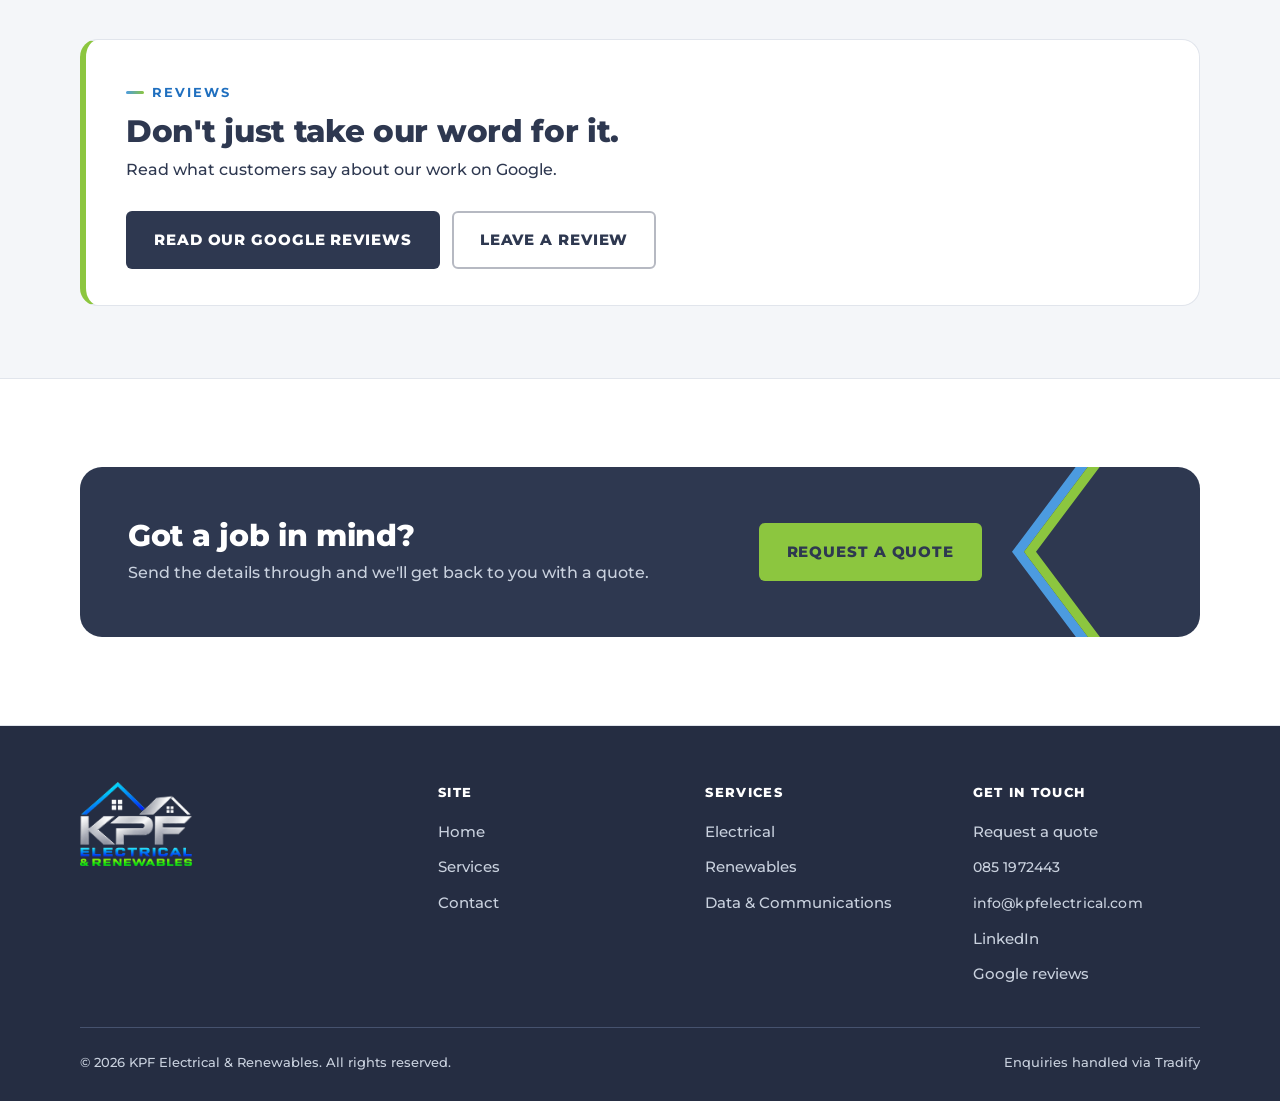
==== commit a282d7e4: "Implement Keith's round-2 feedback Homepage - Hero: van photo now fills the top section behind the c" ====
--- a/index.html
+++ b/index.html
@@ -42,6 +42,13 @@
   <a href="contact.html" class="btn btn-primary">Get a quote</a>
 </div>
 
+<div class="topbar">
+  <div class="wrap">
+    <span><svg viewBox="0 0 24 24" aria-hidden="true"><path d="M20 10c0 6-8 12-8 12S4 16 4 10a8 8 0 0 1 16 0z"/><circle cx="12" cy="10" r="3"/></svg>Serving Galway &amp; surrounding counties</span>
+    <span class="topbar-links"><a href="tel:+353851972443"><svg viewBox="0 0 24 24" aria-hidden="true"><path d="M5 4h4l2 5-2.5 1.5a11 11 0 0 0 5 5L15 13l5 2v4a2 2 0 0 1-2 2A16 16 0 0 1 3 6a2 2 0 0 1 2-2"/></svg>085 1972443</a><a href="mailto:info@kpfelectrical.com"><svg viewBox="0 0 24 24" aria-hidden="true"><rect x="3" y="5" width="18" height="14" rx="2"/><path d="M3 7l9 6 9-6"/></svg>info@kpfelectrical.com</a></span>
+  </div>
+</div>
+
 <header class="site-header">
   <div class="wrap">
     <a class="brand" href="index.html">
@@ -60,16 +67,25 @@
 </header>
 
 <section class="hero">
-  <div class="wrap">
-    <div class="hero-copy">
-      <span class="eyebrow on-dark">KPF Electrical &amp; Renewables</span>
-      <h1>Reliable service.<br>Quality workmanship.<br><span class="grad">Smarter energy.</span></h1>
-      <span class="eyebrow on-dark" style="margin-top:18px;">Our Mission</span>
-      <p class="lead">At KPF Electrical &amp; Renewables, our mission is to provide reliable, high-quality electrical services with a strong focus on safety, customer satisfaction, and expert workmanship. We deliver trusted electrical solutions for homes and businesses, while embracing renewable energy to help our customers build a more energy-efficient future.</p>
-      <div class="hero-ctas">
-        <a href="contact.html" class="btn btn-primary">Request a quote</a>
-        <a href="services.html" class="btn btn-ghost">See services</a>
-      </div>
+  <div class="hero-main">
+    <div class="hero-bg" aria-hidden="true">
+      <img src="assets/van-house.jpg" alt="" width="1400" height="788" fetchpriority="high">
+    </div>
+    <div class="wrap">
+      <div class="hero-copy">
+        <span class="eyebrow on-dark">KPF Electrical &amp; Renewables</span>
+        <h1>Reliable service.<br>Quality workmanship.<br><span class="grad">Smarter energy.</span></h1>
+        <span class="eyebrow on-dark" style="margin-top:18px;">Our Mission</span>
+        <p class="lead">At KPF Electrical &amp; Renewables, our mission is to provide reliable, high-quality electrical services with a strong focus on safety, customer satisfaction, and expert workmanship. We deliver trusted electrical solutions for homes and businesses, while embracing renewable energy to help our customers build a more energy-efficient future.</p>
+        <div class="hero-ctas">
+          <a href="contact.html" class="btn btn-primary">Request a quote</a>
+          <a href="services.html" class="btn btn-ghost">See services</a>
+        </div>
+      </div>
+    </div>
+  </div>
+  <div class="wrap">
+    <div class="hero-foot">
       <div class="hero-trust">
         <div><strong>Domestic</strong>&amp; Commercial Work</div>
         <div><strong>Fully</strong>Insured &amp; Qualified</div>
@@ -82,34 +98,22 @@
         <img src="assets/myenergi-product-champion.png" alt="myenergi Product Champion">
       </div>
     </div>
-
-    <div class="hero-photo">
-      <img src="assets/van-house.jpg" alt="KPF Electrical &amp; Renewables van outside a home with solar panels" width="1400" height="788" fetchpriority="high">
-    </div>
-  </div>
-</section>
-
-<div class="contact-strip">
-  <div class="wrap">
-    <a href="tel:+353851972443"><span class="ico sm" aria-hidden="true"><svg viewBox="0 0 24 24"><path d="M5 4h4l2 5-2.5 1.5a11 11 0 0 0 5 5L15 13l5 2v4a2 2 0 0 1-2 2A16 16 0 0 1 3 6a2 2 0 0 1 2-2"/></svg></span>085 1972443</a>
-    <a href="mailto:info@kpfelectrical.com"><span class="ico sm green" aria-hidden="true"><svg viewBox="0 0 24 24"><rect x="3" y="5" width="18" height="14" rx="2"/><path d="M3 7l9 6 9-6"/></svg></span>info@kpfelectrical.com</a>
-    <span><span class="ico sm" aria-hidden="true"><svg viewBox="0 0 24 24"><path d="M20 10c0 6-8 12-8 12S4 16 4 10a8 8 0 0 1 16 0z"/><circle cx="12" cy="10" r="3"/></svg></span>Serving Galway &amp; surrounding counties</span>
-  </div>
-</div>
+  </div>
+</section>
+
 
 <section>
   <div class="wrap">
     <div class="section-head">
-      <span class="eyebrow">What we do</span>
-      <h2>Three trades, one job number.</h2>
-      <p>Electrical, renewables and data &amp; comms sit under the same roof here — so a solar install includes the wiring, a rewire doesn't ignore where the panels will eventually go, and a new office fit-out gets cabled properly the first time.</p>
+      <h2>What we do</h2>
+      <p>We provide reliable electrical, commercial, and renewable energy solutions throughout Galway and the surrounding counties. From domestic electrical installations and house rewiring to commercial projects and solar PV systems, we deliver high-quality workmanship tailored to your needs.</p>
     </div>
 
     <div class="svc-grid">
       <div class="svc-card elec">
         <span class="ico" aria-hidden="true"><svg viewBox="0 0 24 24"><path d="M3 11l9-7 9 7"/><path d="M5 10v10h14V10"/><path d="M10 20v-6h4v6"/></svg></span>
         <span class="tag">Electrical</span>
-        <h3>General &amp; domestic electrical</h3>
+        <h3>General &amp; Domestic Electrical</h3>
         <p>From fault-finding to full rewires, fuse board upgrades to EV charger points.</p>
         <ul>
           <li>Rewires &amp; fuse board upgrades</li>
@@ -122,7 +126,7 @@
       <div class="svc-card renew">
         <span class="ico green" aria-hidden="true"><svg viewBox="0 0 24 24"><path d="M4 19l2-11h12l2 11z"/><path d="M5 13.5h14M10 8l-1 11M14 8l1 11"/></svg></span>
         <span class="tag">Renewables</span>
-        <h3>Solar PV &amp; battery storage</h3>
+        <h3>Solar PV &amp; Battery Storage</h3>
         <p>System design sized to your roof and usage, installed and switched on by the same electricians who wire it in.</p>
         <ul>
           <li>Solar PV design &amp; install</li>
@@ -135,7 +139,7 @@
       <div class="svc-card data">
         <span class="ico" aria-hidden="true"><svg viewBox="0 0 24 24"><path d="M2 9a15 15 0 0 1 20 0"/><path d="M5 12.5a10 10 0 0 1 14 0"/><path d="M8.5 16a5 5 0 0 1 7 0"/><path d="M12 19.5h.01"/></svg></span>
         <span class="tag">Data &amp; Communications</span>
-        <h3>Structured cabling &amp; networks</h3>
+        <h3>Structured Cabling &amp; Networks</h3>
         <p>Cabling and connectivity infrastructure alongside your electrical work, from a single office to a full site.</p>
         <ul>
           <li>Structured cabling</li>
@@ -151,8 +155,7 @@
 <section id="about">
   <div class="wrap">
     <div class="section-head">
-      <span class="eyebrow">About KPF Electrical</span>
-      <h2>One electrician, three specialities.</h2>
+      <h2>About KPF Electrical</h2>
       <p>KPF Electrical &amp; Renewables covers electrical, solar and data &amp; comms under one roof — so wiring, solar and cabling decisions are made together, not patched together afterwards.</p>
     </div>
     <div class="two-col">
@@ -166,7 +169,7 @@
         </div>
       </div>
       <div class="card">
-        <h3 style="font-size:18px; margin-bottom:16px;">What you can expect</h3>
+        <h3>What you can expect</h3>
         <ul class="dot-list">
           <li>A clear, itemised quote before any work starts</li>
           <li>Straight answers about what's needed and what isn't</li>
@@ -181,27 +184,10 @@
 <section class="section-dark">
   <div class="wrap">
     <div class="section-head">
-      <span class="eyebrow on-dark">Coverage</span>
-      <h2>Domestic &amp; commercial, based in Loughrea.</h2>
-      <p>Based in Loughrea, Co. Galway and taking on jobs across Galway and surrounding counties — from a single repair to full new-build wiring and solar fit-out.</p>
-    </div>
-    <div class="stat-strip">
-      <div><strong>Domestic</strong><span>Homes &amp; renovations</span></div>
-      <div><strong>Commercial</strong><span>Small business premises</span></div>
-      <div><strong>New build</strong><span>First &amp; second fix</span></div>
-      <div><strong>Solar retrofit</strong><span>Existing properties</span></div>
-    </div>
-  </div>
-</section>
-
-<section class="section-dark">
-  <div class="wrap">
-    <div class="section-head">
-      <span class="eyebrow on-dark">How it works</span>
-      <h2>Enquiry to switch-on, in four steps.</h2>
+      <h2>How it works</h2>
     </div>
     <ul class="process">
-      <li><span class="num">01</span><h4>Send an enquiry</h4><p>Tell us the job and the address — takes about two minutes.</p></li>
+      <li><span class="num">01</span><h4>Send an enquiry</h4><p>Get in touch with details of your project and its location. It takes just two minutes.</p></li>
       <li><span class="num">02</span><h4>Get a quote</h4><p>We call to confirm details, then send a clear, itemised quote.</p></li>
       <li><span class="num">03</span><h4>Book the work</h4><p>Pick a date that suits. We show up on time, every time.</p></li>
       <li><span class="num">04</span><h4>Job &amp; sign-off</h4><p>Work completed to spec, tested, and certified where required.</p></li>
@@ -215,7 +201,7 @@
       <div>
         <span class="eyebrow">Reviews</span>
         <h2>Don't just take our word for it.</h2>
-        <p>Read what customers across Galway say about our work on Google.</p>
+        <p>Read what customers say about our work on Google.</p>
       </div>
       <div class="hero-ctas">
         <a href="https://maps.google.com/?cid=13044021711831501603" target="_blank" rel="noopener" class="btn btn-dark">Read our Google reviews</a>
@@ -244,7 +230,6 @@
         <div class="footer-brand">
           <img src="assets/kpf-logo.png" alt="KPF Electrical &amp; Renewables" width="520" height="390" loading="lazy">
         </div>
-        <p style="max-width:32ch;">Electrical, solar and data &amp; comms work for homes and businesses. Get in touch for a straightforward quote.</p>
       </div>
       <div>
         <h5>Site</h5>
@@ -268,7 +253,7 @@
           <li><a href="contact.html">Request a quote</a></li>
           <li><a href="tel:+353851972443" class="mono" style="font-size:13.5px;">085 1972443</a></li>
           <li><a href="mailto:info@kpfelectrical.com" class="mono" style="font-size:13.5px;">info@kpfelectrical.com</a></li>
-          <li><a href="https://www.linkedin.com/in/keith-flanagan-b7485545/" target="_blank" rel="noopener">Keith on LinkedIn</a></li>
+          <li><a href="https://www.linkedin.com/in/keith-flanagan-b7485545/" target="_blank" rel="noopener">LinkedIn</a></li>
           <li><a href="https://maps.google.com/?cid=13044021711831501603" target="_blank" rel="noopener">Google reviews</a></li>
         </ul>
       </div>
--- a/assets/style.css
+++ b/assets/style.css
@@ -162,19 +162,48 @@
 .menu-toggle{ display:none; background:none; border:0; color:#fff; padding:8px; cursor:pointer; }
 .menu-toggle svg{ width:28px; height:28px; }
 
-/* ---------- hero (navy livery panel) ---------- */
+/* ---------- topbar (phone + email on every page; hidden on phones, which get .mobile-cta) ---------- */
+.topbar{ background:var(--navy-deep); border-bottom:1px solid var(--navy-line); color:var(--muted-dark); font-size:13.5px; font-weight:600; }
+.topbar .wrap{
+  display:flex; align-items:center; justify-content:space-between; gap:12px; flex-wrap:wrap;
+  padding-top:9px; padding-bottom:9px;
+}
+.topbar span, .topbar a{ display:inline-flex; align-items:center; gap:8px; }
+.topbar-links{ gap:26px; }
+.topbar a{ color:#fff; }
+.topbar a:hover{ color:var(--lime); }
+.topbar svg{ width:15px; height:15px; fill:none; stroke:var(--sky-text); stroke-width:2; stroke-linecap:round; stroke-linejoin:round; }
+
+/* ---------- hero: van photo faded into the navy behind the copy ---------- */
 .hero{
   background:var(--navy);
   color:#fff;
-  padding:40px 0 72px;
-}
-.hero .wrap{ display:grid; grid-template-columns:1.15fr .85fr; gap:48px; align-items:center; }
+  padding:0 0 48px;
+  overflow:hidden;
+}
+.hero-main{ position:relative; padding:64px 0 72px; }
+.hero-bg{ position:absolute; top:0; right:0; bottom:0; width:64%; }
+.hero-bg img{ width:100%; height:100%; object-fit:cover; object-position:4% 62%; }
+.hero-bg::after{
+  content:""; position:absolute; inset:0;
+  background:
+    linear-gradient(90deg, var(--navy) 0%, rgba(46,56,80,.88) 16%, rgba(46,56,80,.35) 42%, rgba(46,56,80,0) 64%),
+    linear-gradient(0deg, var(--navy) 0%, rgba(46,56,80,0) 26%),
+    linear-gradient(180deg, rgba(46,56,80,.55) 0%, rgba(46,56,80,0) 20%);
+}
+.hero-main .wrap{ position:relative; z-index:1; }
+.hero-copy{ max-width:640px; text-shadow:0 1px 14px rgba(20,26,40,.45); }
 .hero h1{
-  font-size:clamp(2.1rem, 4vw, 3rem);
+  font-size:clamp(2.1rem, 4vw, 3.2rem);
   line-height:1.06;
   color:#fff;
 }
-.hero h1 .grad{ color:var(--lime); }
+/* the blue-to-green fade Keith asked to keep */
+.hero h1 .grad{
+  background:linear-gradient(95deg, var(--sky-text), var(--lime) 70%);
+  -webkit-background-clip:text; background-clip:text; color:transparent;
+  text-shadow:none;
+}
 .hero p.lead{
   color:var(--muted-dark);
   font-size:17px;
@@ -182,54 +211,29 @@
   margin:16px 0 30px;
 }
 .hero-ctas{ display:flex; gap:12px; flex-wrap:wrap; }
-.hero-trust{
-  display:flex; gap:26px; margin-top:40px; padding-top:26px;
-  border-top:1px solid var(--navy-line);
-  flex-wrap:wrap;
-}
+
+/* full-width rule under the photo: trust points left, credential badges right */
+.hero-foot{
+  display:flex; align-items:center; justify-content:space-between; gap:28px; flex-wrap:wrap;
+  border-top:1px solid var(--navy-line); padding-top:30px;
+}
+.hero-trust{ display:flex; gap:26px; flex-wrap:wrap; }
 .hero-trust div{ font-size:11.5px; font-weight:600; color:var(--muted-dark); letter-spacing:.08em; text-transform:uppercase; }
 .hero-trust strong{ display:block; font-size:19px; font-weight:800; color:#fff; letter-spacing:0; text-transform:none; margin-bottom:2px; }
 
-.credential-row{ display:flex; gap:18px; align-items:center; margin-top:26px; flex-wrap:wrap; }
-.credential-row img{ height:64px; width:auto; border-radius:8px; }
-
-/* photo with the van's blue/green chevron down its left edge */
-.hero-photo{
-  position:relative; aspect-ratio:4/3; align-self:start; margin-top:40px;
-  border-radius:0 22px 22px 0; overflow:hidden;
-}
-.hero-photo::before, .hero-photo::after, .hero-photo img{
-  content:""; position:absolute; top:0; bottom:0; right:0;
-  clip-path:polygon(64px 0, 100% 0, 100% 100%, 64px 100%, 0 50%);
-}
-.hero-photo::before{ left:0; background:var(--sky); }
-.hero-photo::after{ left:12px; background:var(--lime); }
-.hero-photo img{
-  z-index:1; left:24px; width:calc(100% - 24px); height:100%;
-  object-fit:cover; object-position:25% 50%;
-}
-
-/* ---------- contact strip (the bottom band of the van panel) ---------- */
-.contact-strip{ background:var(--navy-deep); border-top:2px solid #3E4A66; color:#fff; }
-.contact-strip .wrap{
-  display:grid; grid-template-columns:1fr 1fr 1.4fr;
-  padding-top:16px; padding-bottom:16px;
-  font-weight:600; font-size:15.5px;
-}
-.contact-strip .wrap > *{ display:flex; align-items:center; justify-content:center; gap:12px; padding:2px 12px; }
-.contact-strip .wrap > * + *{ border-left:1px solid #3E4A66; }
-.contact-strip a:hover{ color:var(--lime); }
+.credential-row{ display:flex; gap:18px; align-items:center; flex-wrap:wrap; }
+.credential-row img{ height:96px; width:auto; border-radius:10px; }
 
 /* ---------- sections ---------- */
 section{ padding:88px 0; }
 .section-head{ max-width:660px; margin-bottom:44px; }
 .section-head h2{ font-size:clamp(1.8rem,2.8vw,2.5rem); margin-top:14px; }
-.section-head p{ color:var(--muted); font-size:16.5px; margin-top:12px; }
+/* intro paragraphs match body text (same size and colour), per Keith's consistency note */
+.section-head p{ color:var(--ink); font-size:16px; margin-top:12px; }
 
 .section-alt{ background:#fff; border-top:1px solid var(--line); border-bottom:1px solid var(--line); }
 .section-dark{ background:var(--navy); color:#fff; }
 .section-dark .section-head p{ color:var(--muted-dark); }
-.section-dark + .section-dark{ padding-top:0; }
 
 /* ---------- services grid (navy livery cards) ---------- */
 .svc-grid{ display:grid; grid-template-columns:repeat(3,1fr); gap:22px; }
@@ -273,19 +277,6 @@
 .process h4{ color:#fff; font-size:15.5px; letter-spacing:.06em; text-transform:uppercase; margin-bottom:6px; }
 .process p{ color:var(--muted-dark); font-size:14.5px; }
 
-/* ---------- trust / stats strip ---------- */
-.stat-strip{
-  display:grid; grid-template-columns:repeat(4,1fr);
-  border-top:1px solid var(--line); border-bottom:1px solid var(--line);
-}
-.stat-strip div{ padding:26px 24px; border-right:1px solid var(--line); }
-.stat-strip div:last-child{ border-right:none; }
-.stat-strip strong{ display:block; font-size:24px; font-weight:800; margin-bottom:4px; }
-.stat-strip span{ font-size:12px; font-weight:600; color:var(--muted); text-transform:uppercase; letter-spacing:.08em; }
-.section-dark .stat-strip, .section-dark .stat-strip div{ border-color:var(--navy-line); }
-.section-dark .stat-strip strong{ color:#fff; }
-.section-dark .stat-strip span{ color:var(--muted-dark); }
-
 /* ---------- reviews band (links out to the Google Business Profile) ---------- */
 section.reviews{ padding:72px 0; }
 .review-band{
@@ -294,7 +285,7 @@
   display:flex; align-items:center; justify-content:space-between; gap:28px; flex-wrap:wrap;
 }
 .review-band h2{ font-size:clamp(1.5rem,2.4vw,2rem); margin:12px 0 8px; }
-.review-band p{ color:var(--muted); margin:0; }
+.review-band p{ margin:0; }
 
 /* ---------- CTA band (navy panel with the chevron) ---------- */
 .cta-band{
@@ -341,14 +332,15 @@
 /* ---------- generic content blocks ---------- */
 .two-col{ display:grid; grid-template-columns:1fr 1fr; gap:56px; align-items:center; }
 .card{ background:#fff; border:1px solid var(--line); border-radius:var(--radius); padding:30px; }
+.card h3{ font-size:21px; margin-bottom:18px; }
 .badge-row{ display:flex; flex-wrap:wrap; gap:10px; margin-top:20px; }
 .badge{
   font-size:12px; font-weight:700; letter-spacing:.08em; text-transform:uppercase;
   background:var(--navy); color:#fff; padding:9px 14px; border-radius:999px;
 }
 .dot-list{ display:grid; gap:14px; }
-.dot-list li{ padding-left:22px; position:relative; font-size:15px; }
-.dot-list li::before{ content:""; position:absolute; left:0; top:7px; width:10px; height:10px; border-radius:50%; background:var(--sky); }
+.dot-list li{ padding-left:22px; position:relative; }
+.dot-list li::before{ content:""; position:absolute; left:0; top:8px; width:10px; height:10px; border-radius:50%; background:var(--sky); }
 .dot-list.green li::before{ background:var(--lime); }
 
 /* ---------- contact / form page ---------- */
@@ -371,31 +363,24 @@
 
 /* ---------- responsive ---------- */
 @media (max-width: 980px){
-  .hero .wrap{ grid-template-columns:1fr; }
   .svc-grid{ grid-template-columns:1fr; }
   .two-col{ grid-template-columns:1fr; }
   .contact-grid{ grid-template-columns:1fr; }
   .process{ grid-template-columns:1fr 1fr; }
-  .stat-strip{ grid-template-columns:1fr 1fr; }
-  .stat-strip div{ border-bottom:1px solid var(--line); }
   .footer-grid{ grid-template-columns:1fr 1fr; }
   .cta-band::before, .cta-band::after, .page-hero::before, .page-hero::after{ display:none; }
   .cta-band .btn-primary{ margin-right:0; }
 
-  /* stacked hero: headline, then the van photo, then the rest of the copy */
-  .hero .wrap{ gap:0; }
-  .hero-copy{ display:contents; }
-  .hero-copy > *{ order:3; }
-  .hero-copy > :first-child, .hero-copy > h1{ order:1; }
-  .hero-photo{ order:2; margin:8px 0 28px; max-width:640px; }
+  /* stacked hero: the photo becomes a full-width banner that fades down into the headline */
+  .hero-main{ padding:0 0 48px; }
+  .hero-bg{ position:relative; width:100%; height:auto; aspect-ratio:16 / 10; max-height:420px; }
+  .hero-bg img{ object-position:30% 60%; }
+  .hero-bg::after{ background:linear-gradient(0deg, var(--navy) 0%, rgba(46,56,80,0) 45%); }
+  .hero-main .wrap{ margin-top:-56px; }
+  .hero-copy{ max-width:none; }
 
   /* contact page: the quote button first */
   .contact-grid > .form-frame-wrap{ order:-1; }
-}
-@media (max-width: 860px){
-  .contact-strip .wrap{ grid-template-columns:1fr; gap:10px; }
-  .contact-strip .wrap > *{ justify-content:flex-start; padding:0; }
-  .contact-strip .wrap > * + *{ border-left:0; }
 }
 @media (max-width: 720px){
   html{ scroll-padding-top:72px; }
@@ -413,8 +398,12 @@
   section{ padding:56px 0; }
   section.reviews{ padding:48px 0; }
   .section-head{ margin-bottom:32px; }
-  .hero{ padding:20px 0 48px; }
-  .hero-trust{ display:grid; grid-template-columns:1fr 1fr; gap:18px 16px; margin-top:32px; padding-top:22px; }
+  .topbar{ display:none; }
+  .hero{ padding:0 0 40px; }
+  .hero-main .wrap{ margin-top:-40px; }
+  .hero-foot{ padding-top:24px; }
+  .hero-trust{ display:grid; grid-template-columns:1fr 1fr; gap:18px 16px; }
+  .credential-row img{ height:76px; }
   .page-hero{ padding:36px 0 44px; }
   .svc-card{ padding:26px 22px; }
   .review-band{ padding:28px 24px; }
@@ -427,10 +416,6 @@
   .nav-links.open{ display:flex; }
   .menu-toggle{ display:block; }
   .process{ grid-template-columns:1fr; }
-  /* two columns: only the left cell keeps its divider (widths only, so dark sections keep their line colour) */
-  .stat-strip div{ padding:18px 14px; border-right-width:0; }
-  .stat-strip div:nth-child(odd){ border-right-width:1px; }
-  .stat-strip strong{ font-size:19px; }
   .footer-grid{ grid-template-columns:1fr 1fr; gap:32px 20px; }
   .footer-grid > :first-child, .footer-grid > :last-child{ grid-column:1 / -1; }
   .cta-band{ padding:40px 28px; }
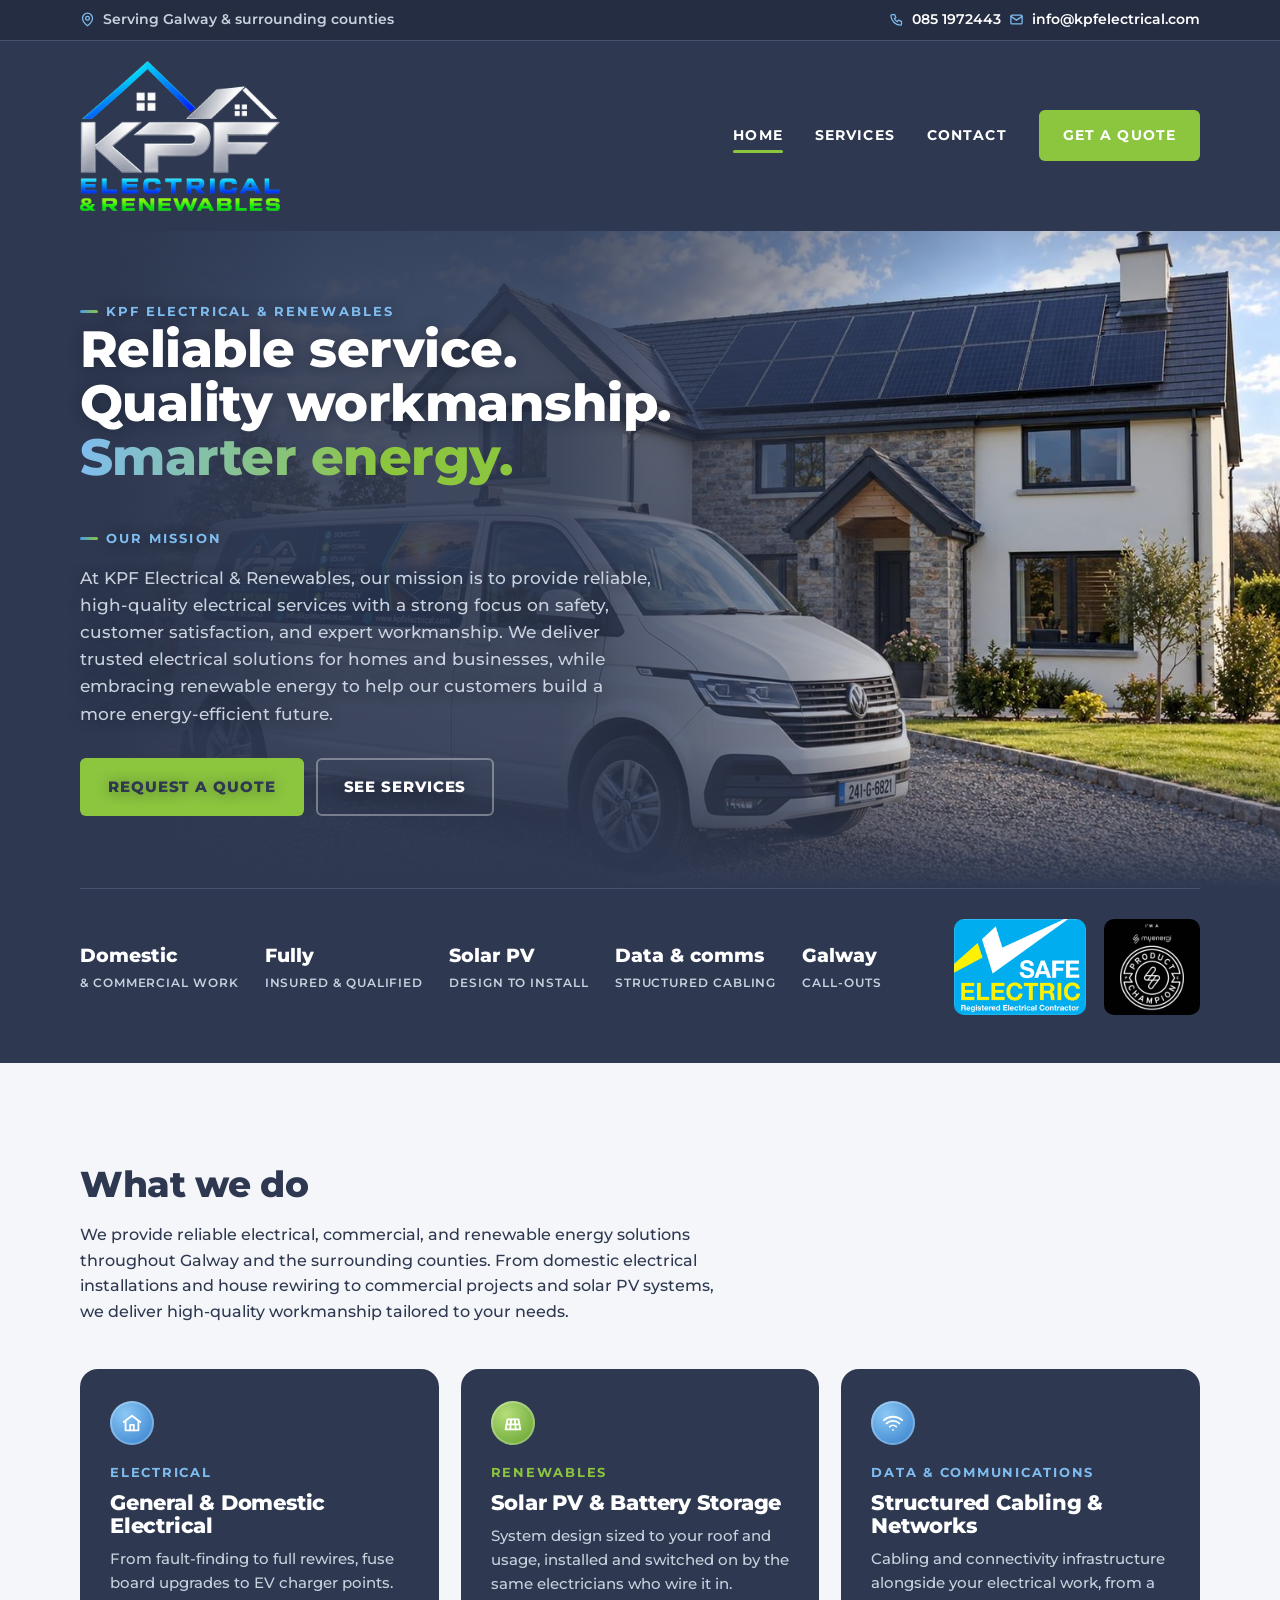
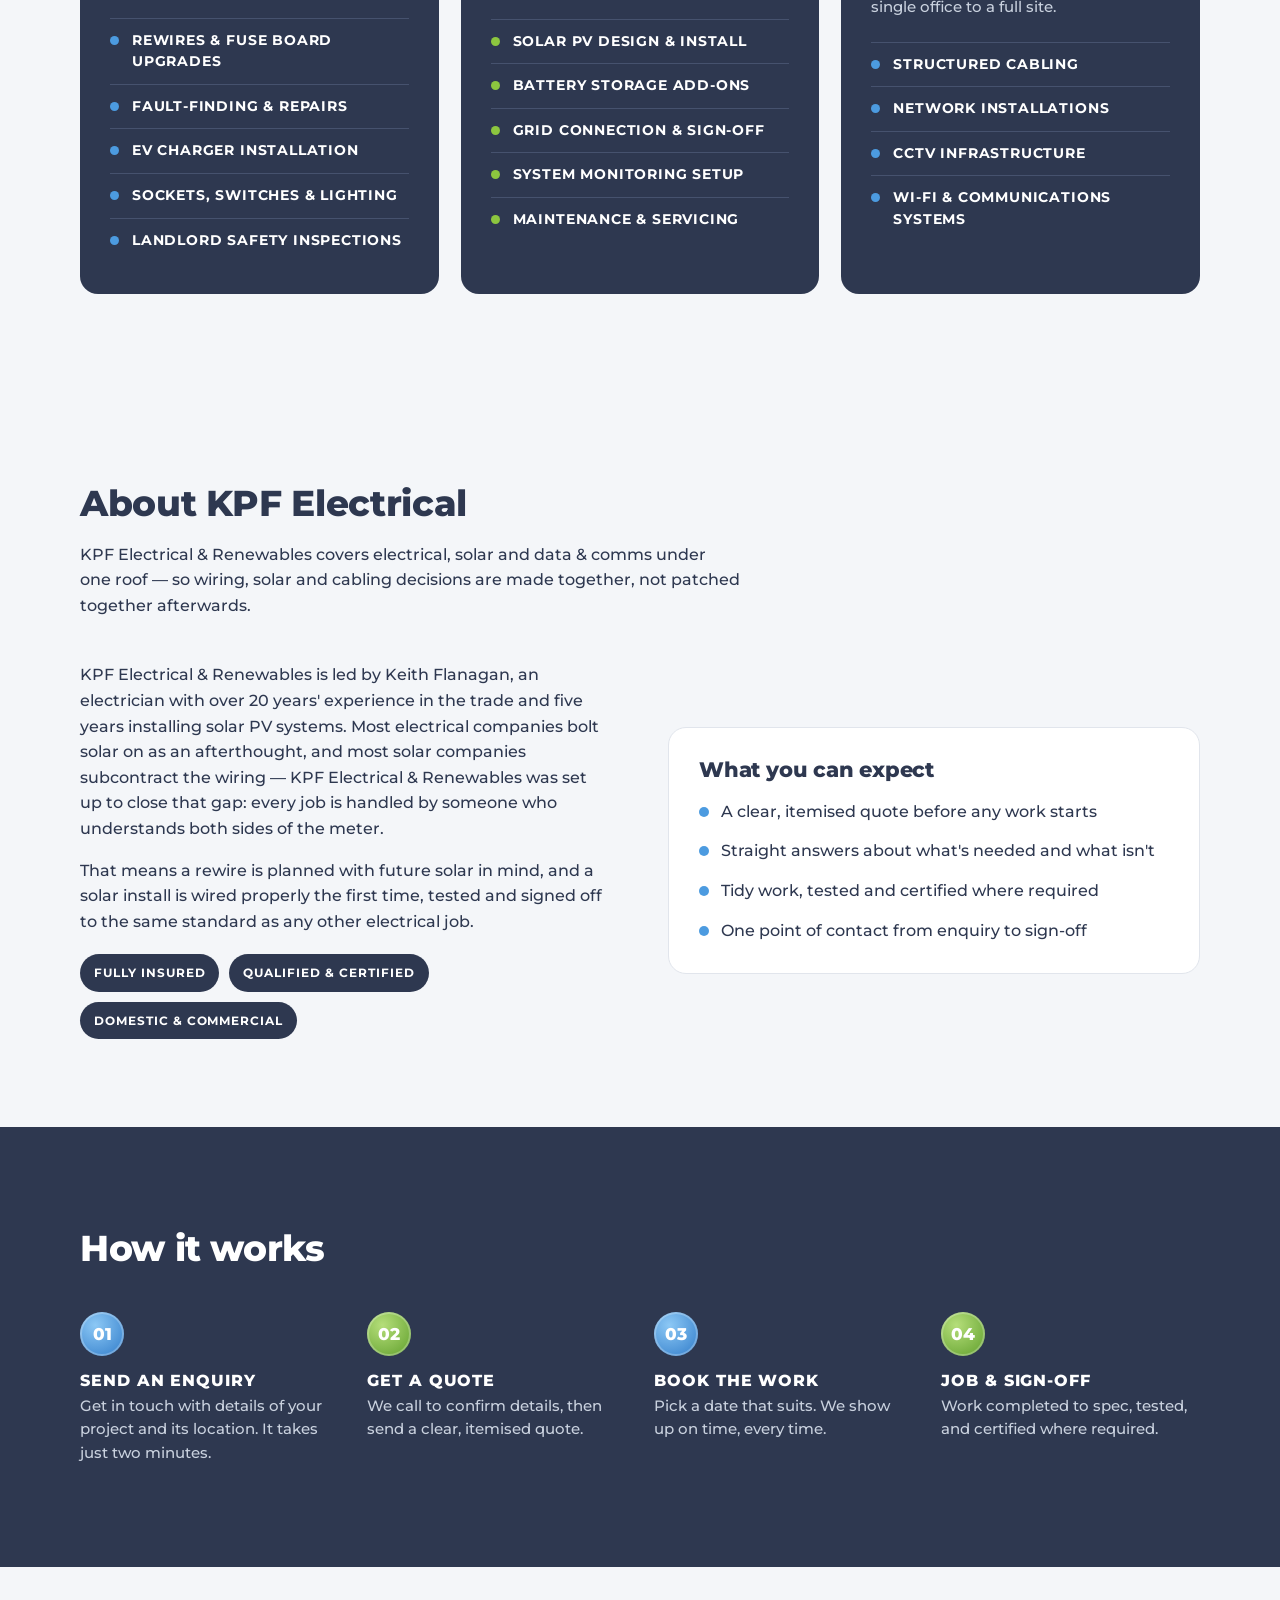
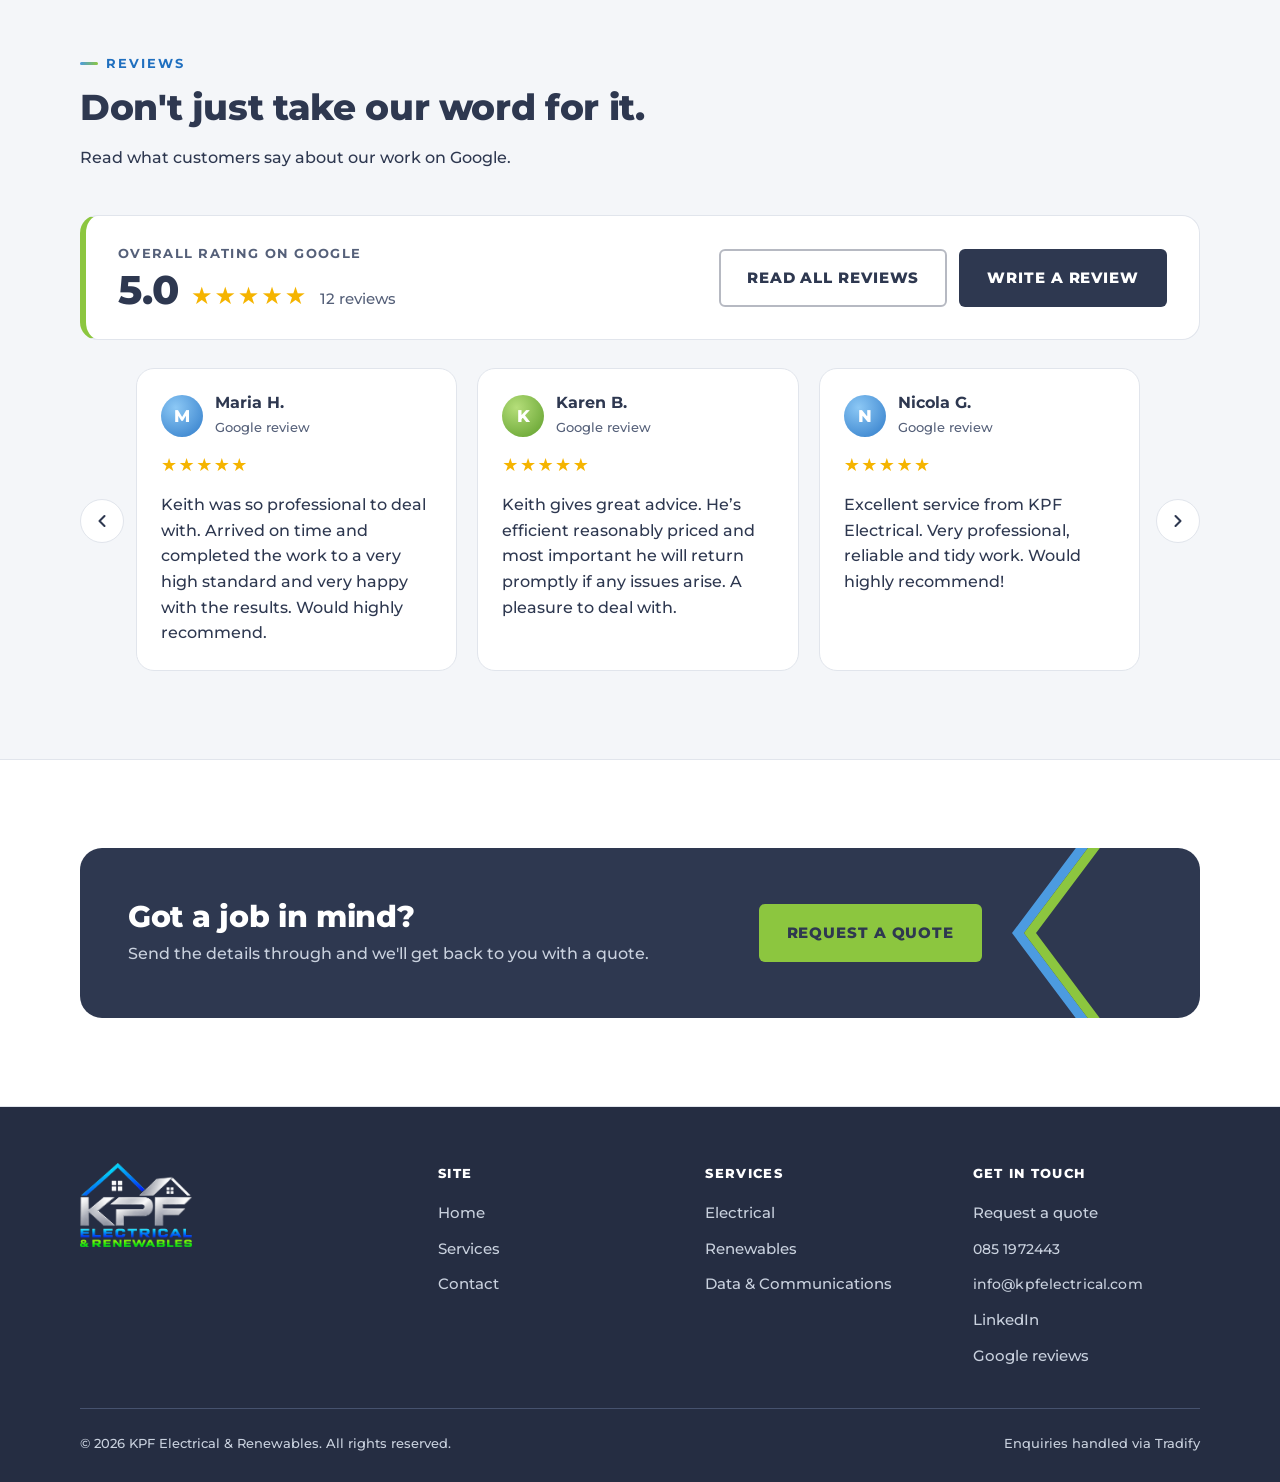
==== commit 05f86d5d: "Reviews widget, hero photo framing, simpler quote button Reviews (homepage) - Rating bar: 5.0, stars" ====
--- a/index.html
+++ b/index.html
@@ -197,16 +197,50 @@
 
 <section class="reviews">
   <div class="wrap">
-    <div class="review-band">
-      <div>
-        <span class="eyebrow">Reviews</span>
-        <h2>Don't just take our word for it.</h2>
-        <p>Read what customers say about our work on Google.</p>
+    <div class="section-head">
+      <span class="eyebrow">Reviews</span>
+      <h2>Don't just take our word for it.</h2>
+      <p>Read what customers say about our work on Google.</p>
+    </div>
+
+    <!-- Rating and count are copied from the Google listing by hand: update them when new reviews come in. -->
+    <div class="rating-bar">
+      <div>
+        <span class="rating-label">Overall rating on Google</span>
+        <div class="rating-score"><strong>5.0</strong><span class="stars" role="img" aria-label="5 out of 5 stars">★★★★★</span><span class="rating-count">12 reviews</span></div>
       </div>
       <div class="hero-ctas">
-        <a href="https://maps.google.com/?cid=13044021711831501603" target="_blank" rel="noopener" class="btn btn-dark">Read our Google reviews</a>
-        <a href="https://g.page/r/CSMLMwCjrAW1EBM/review" target="_blank" rel="noopener" class="btn btn-outline">Leave a review</a>
-      </div>
+        <a href="https://maps.google.com/?cid=13044021711831501603" target="_blank" rel="noopener" class="btn btn-outline">Read all reviews</a>
+        <a href="https://g.page/r/CSMLMwCjrAW1EBM/review" target="_blank" rel="noopener" class="btn btn-dark">Write a review</a>
+      </div>
+    </div>
+
+    <div class="review-carousel">
+      <button class="carousel-btn" data-dir="-1" aria-label="Previous reviews"><svg viewBox="0 0 24 24" aria-hidden="true"><path d="M15 18l-6-6 6-6"/></svg></button>
+      <div class="review-track" tabindex="0" aria-label="Customer reviews">
+        <!-- Reviews copied from KPF's Google listing (picked by Kieran, 2026-10-22). One <article> per review. -->
+        <article class="review-card">
+          <div class="review-head"><span class="avatar" aria-hidden="true">M</span><div><strong>Maria H.</strong><span>Google review</span></div></div>
+          <span class="stars" role="img" aria-label="5 out of 5 stars">★★★★★</span>
+          <p>Keith was so professional to deal with. Arrived on time and completed the work to a very high standard and very happy with the results. Would highly recommend.</p>
+        </article>
+        <article class="review-card">
+          <div class="review-head"><span class="avatar green" aria-hidden="true">K</span><div><strong>Karen B.</strong><span>Google review</span></div></div>
+          <span class="stars" role="img" aria-label="5 out of 5 stars">★★★★★</span>
+          <p>Keith gives great advice. He&rsquo;s efficient reasonably priced and most important he will return promptly if any issues arise. A pleasure to deal with.</p>
+        </article>
+        <article class="review-card">
+          <div class="review-head"><span class="avatar" aria-hidden="true">N</span><div><strong>Nicola G.</strong><span>Google review</span></div></div>
+          <span class="stars" role="img" aria-label="5 out of 5 stars">★★★★★</span>
+          <p>Excellent service from KPF Electrical. Very professional, reliable and tidy work. Would highly recommend!</p>
+        </article>
+        <article class="review-card">
+          <div class="review-head"><span class="avatar green" aria-hidden="true">C</span><div><strong>Catherine L.</strong><span>Google review</span></div></div>
+          <span class="stars" role="img" aria-label="5 out of 5 stars">★★★★★</span>
+          <p>Very professional. No delay from contacting and installing. Highly recommended</p>
+        </article>
+      </div>
+      <button class="carousel-btn" data-dir="1" aria-label="Next reviews"><svg viewBox="0 0 24 24" aria-hidden="true"><path d="M9 18l6-6-6-6"/></svg></button>
     </div>
   </div>
 </section>
--- a/assets/style.css
+++ b/assets/style.css
@@ -182,14 +182,28 @@
   overflow:hidden;
 }
 .hero-main{ position:relative; padding:64px 0 72px; }
-.hero-bg{ position:absolute; top:0; right:0; bottom:0; width:64%; }
-.hero-bg img{ width:100%; height:100%; object-fit:cover; object-position:4% 62%; }
+/* the photo keeps its own 16:9 shape at every width (width follows the hero's height), anchored right
+   and extending left behind the copy, so the whole house and van stay in shot instead of being cropped */
+.hero-bg{ position:absolute; top:0; right:0; bottom:0; aspect-ratio:1400 / 788; max-width:100%; }
+.hero-bg img{ width:100%; height:100%; object-fit:cover; object-position:60% 25%; }
+/* photo edges blend into the navy (left edge only matters where the photo doesn't reach the window edge) */
 .hero-bg::after{
   content:""; position:absolute; inset:0;
   background:
-    linear-gradient(90deg, var(--navy) 0%, rgba(46,56,80,.88) 16%, rgba(46,56,80,.35) 42%, rgba(46,56,80,0) 64%),
-    linear-gradient(0deg, var(--navy) 0%, rgba(46,56,80,0) 26%),
-    linear-gradient(180deg, rgba(46,56,80,.55) 0%, rgba(46,56,80,0) 20%);
+    linear-gradient(90deg, var(--navy) 0%, rgba(46,56,80,0) 18%),
+    linear-gradient(0deg, var(--navy) 0%, rgba(46,56,80,0) 22%),
+    linear-gradient(180deg, rgba(46,56,80,.25) 0%, rgba(46,56,80,0) 10%);
+}
+/* darkening that follows the text column (not the photo), so the copy stays readable wherever the photo sits;
+   --hero-l is the content column's left edge */
+.hero-main{ --hero-l:max(0px, (100% - var(--max)) / 2); }
+.hero-main::after{
+  content:""; position:absolute; inset:0; pointer-events:none;
+  background:linear-gradient(90deg,
+    rgba(46,56,80,.9) 0,
+    rgba(46,56,80,.86) calc(var(--hero-l) + 520px),
+    rgba(46,56,80,.5) calc(var(--hero-l) + 740px),
+    rgba(46,56,80,0) calc(var(--hero-l) + 960px));
 }
 .hero-main .wrap{ position:relative; z-index:1; }
 .hero-copy{ max-width:640px; text-shadow:0 1px 14px rgba(20,26,40,.45); }
@@ -277,15 +291,53 @@
 .process h4{ color:#fff; font-size:15.5px; letter-spacing:.06em; text-transform:uppercase; margin-bottom:6px; }
 .process p{ color:var(--muted-dark); font-size:14.5px; }
 
-/* ---------- reviews band (links out to the Google Business Profile) ---------- */
-section.reviews{ padding:72px 0; }
-.review-band{
+/* ---------- reviews: rating bar + sliding cards (content copied in from Google by hand) ---------- */
+section.reviews{ padding:80px 0; }
+.stars{ color:#F5B400; letter-spacing:.08em; }
+.rating-bar{
   background:#fff; border:1px solid var(--line); border-left:6px solid var(--lime);
-  border-radius:var(--radius); padding:36px 40px;
-  display:flex; align-items:center; justify-content:space-between; gap:28px; flex-wrap:wrap;
-}
-.review-band h2{ font-size:clamp(1.5rem,2.4vw,2rem); margin:12px 0 8px; }
-.review-band p{ margin:0; }
+  border-radius:var(--radius); padding:24px 32px; margin-bottom:24px;
+  display:flex; align-items:center; justify-content:space-between; gap:20px; flex-wrap:wrap;
+}
+.rating-label{ font-size:13px; font-weight:700; letter-spacing:.1em; text-transform:uppercase; color:var(--muted); }
+.rating-score{ display:flex; align-items:baseline; gap:12px; margin-top:4px; }
+.rating-score strong{ font-size:40px; font-weight:800; line-height:1; }
+.rating-score .stars{ font-size:24px; }
+.rating-count{ font-size:15px; color:var(--muted); }
+
+.review-carousel{ position:relative; display:flex; align-items:center; gap:12px; }
+.review-track{
+  flex:1; min-width:0;
+  display:grid; grid-auto-flow:column; grid-auto-columns:calc((100% - 40px) / 3); gap:20px;
+  overflow-x:auto; scroll-snap-type:x mandatory; scroll-behavior:smooth;
+  padding:4px 2px 8px; scrollbar-width:none;
+}
+.review-track::-webkit-scrollbar{ display:none; }
+.review-card{
+  scroll-snap-align:start;
+  background:#fff; border:1px solid var(--line); border-radius:var(--radius); padding:24px;
+  display:flex; flex-direction:column; gap:12px;
+}
+.review-head{ display:flex; align-items:center; gap:12px; }
+.review-head strong{ display:block; font-size:16px; line-height:1.3; }
+.review-head span:not(.avatar){ font-size:13px; color:var(--muted); }
+.avatar{
+  flex:none; width:42px; height:42px; border-radius:50%;
+  display:flex; align-items:center; justify-content:center;
+  background:var(--ico-blue); color:#fff; font-weight:800; font-size:17px;
+}
+.avatar.green{ background:var(--ico-green); }
+.review-card .stars{ font-size:18px; }
+.review-card p{
+  margin:0; display:-webkit-box; -webkit-line-clamp:6; -webkit-box-orient:vertical; overflow:hidden;
+}
+.carousel-btn{
+  flex:none; width:44px; height:44px; border-radius:50%;
+  background:#fff; border:1px solid var(--line); color:var(--navy); cursor:pointer;
+  display:flex; align-items:center; justify-content:center;
+}
+.carousel-btn:hover{ border-color:var(--navy); }
+.carousel-btn svg{ width:20px; height:20px; fill:none; stroke:currentColor; stroke-width:2.5; stroke-linecap:round; stroke-linejoin:round; }
 
 /* ---------- CTA band (navy panel with the chevron) ---------- */
 .cta-band{
@@ -376,11 +428,14 @@
   .hero-bg{ position:relative; width:100%; height:auto; aspect-ratio:16 / 10; max-height:420px; }
   .hero-bg img{ object-position:30% 60%; }
   .hero-bg::after{ background:linear-gradient(0deg, var(--navy) 0%, rgba(46,56,80,0) 45%); }
+  .hero-main::after{ display:none; }
   .hero-main .wrap{ margin-top:-56px; }
   .hero-copy{ max-width:none; }
 
   /* contact page: the quote button first */
   .contact-grid > .form-frame-wrap{ order:-1; }
+
+  .review-track{ grid-auto-columns:calc((100% - 20px) / 2); }
 }
 @media (max-width: 720px){
   html{ scroll-padding-top:72px; }
@@ -406,7 +461,10 @@
   .credential-row img{ height:76px; }
   .page-hero{ padding:36px 0 44px; }
   .svc-card{ padding:26px 22px; }
-  .review-band{ padding:28px 24px; }
+  .rating-bar{ padding:20px 22px; }
+  /* phones: one card at a time with the next peeking in; swipe instead of arrows */
+  .review-track{ grid-auto-columns:86%; gap:14px; }
+  .carousel-btn{ display:none; }
   .nav-links{
     position:absolute; top:100%; right:0; left:0;
     background:var(--navy); border-top:1px solid var(--navy-line);
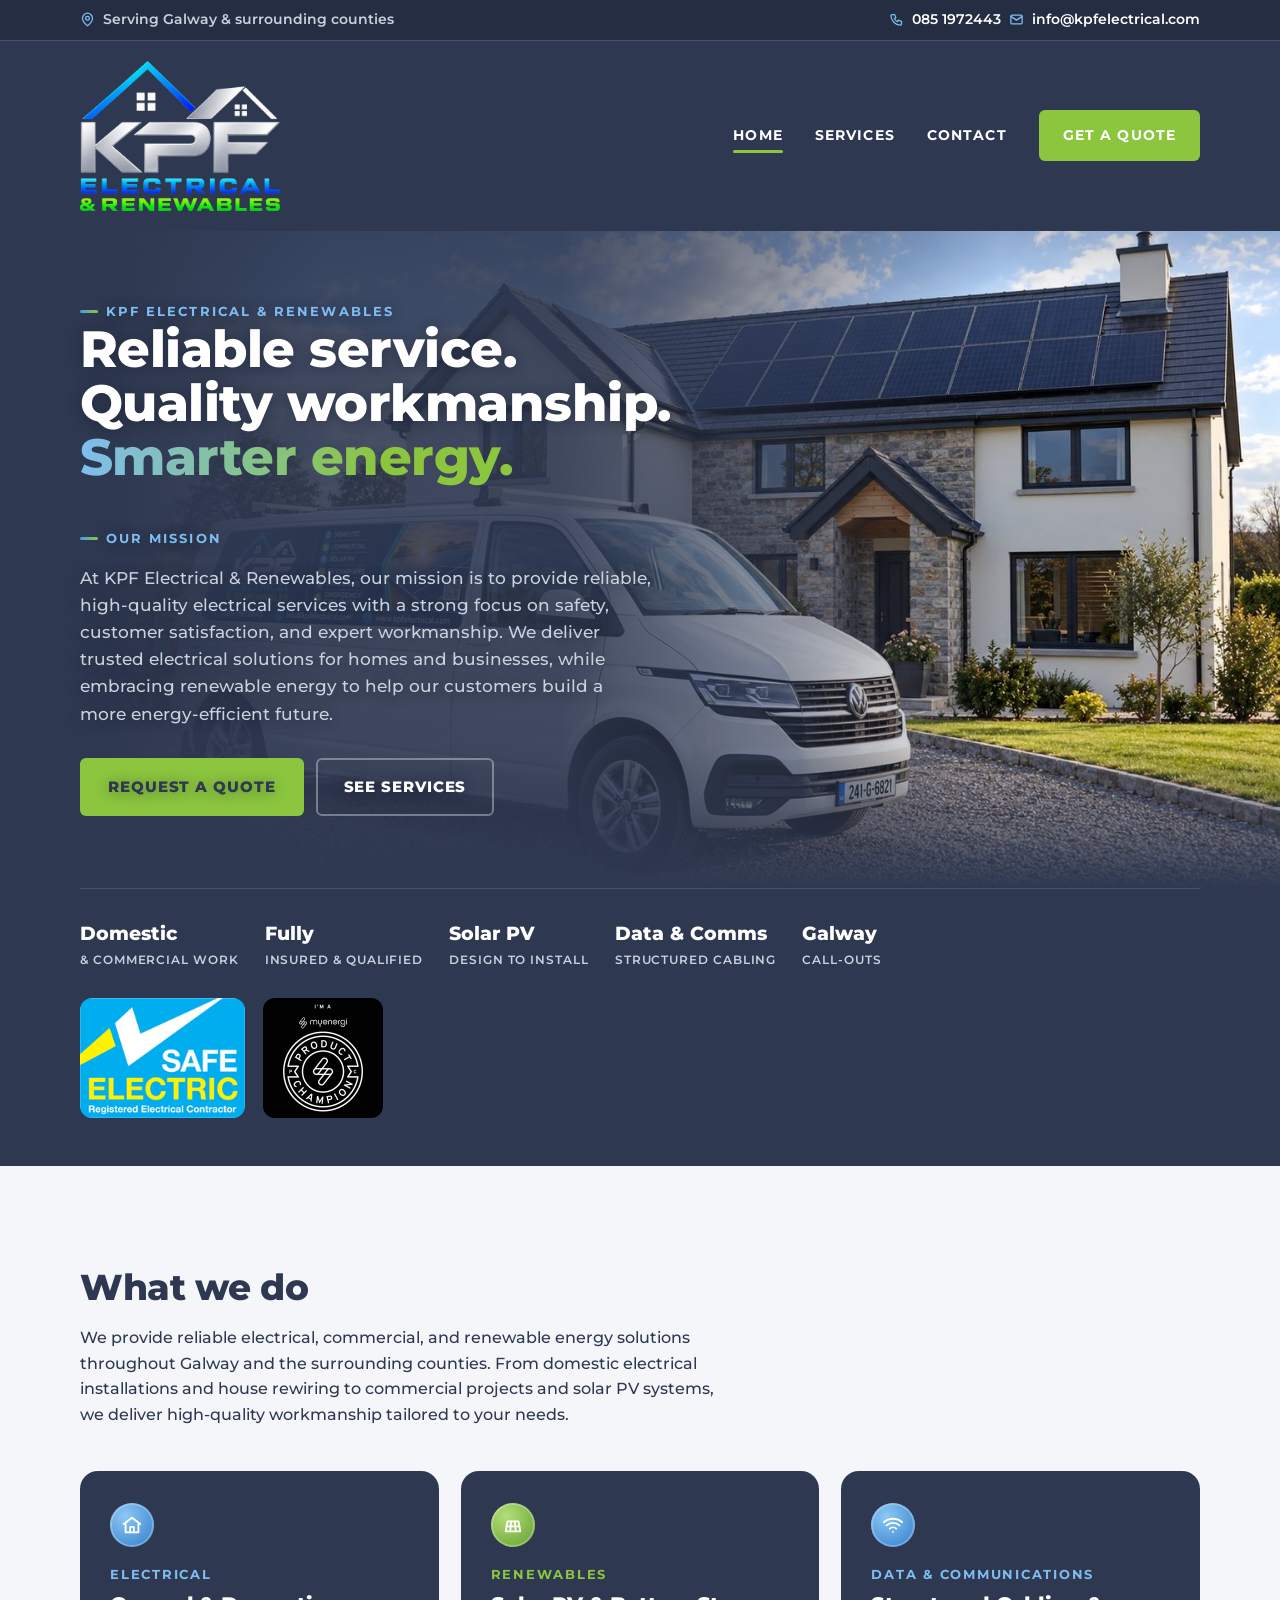
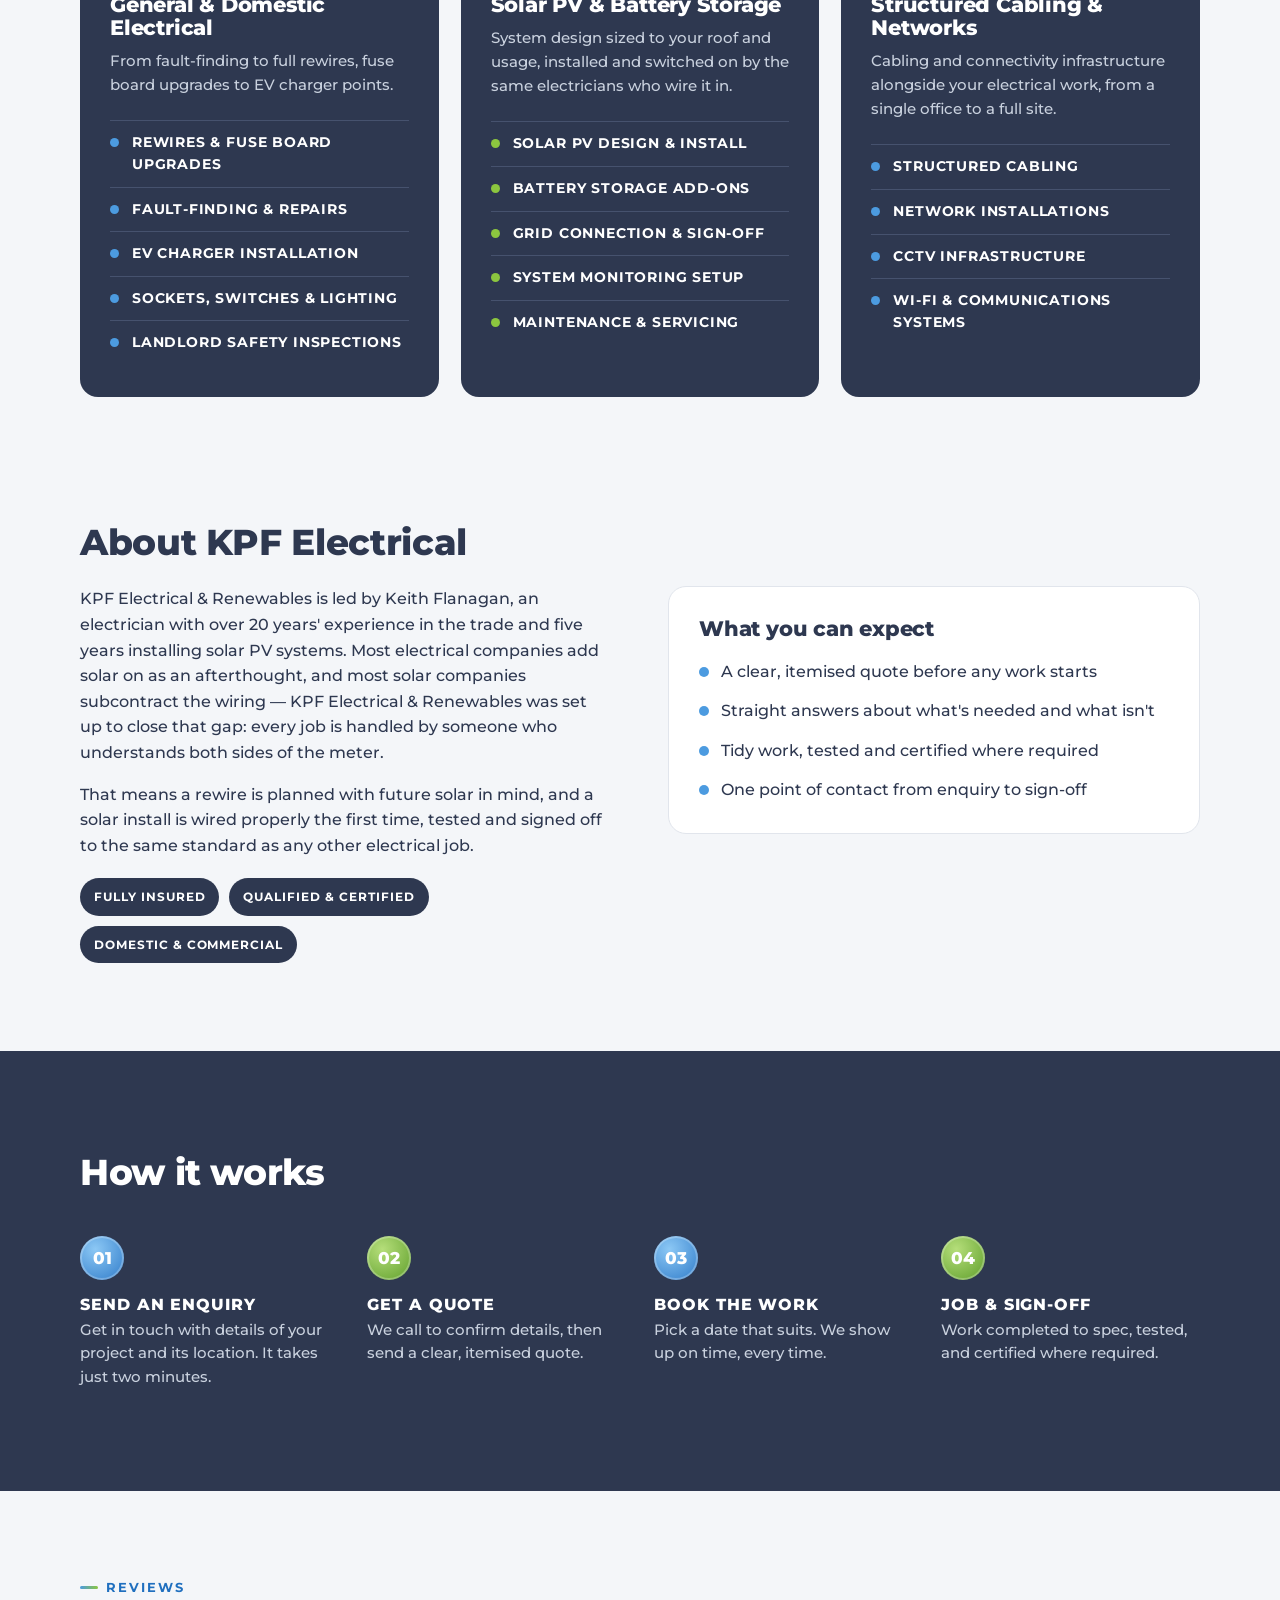
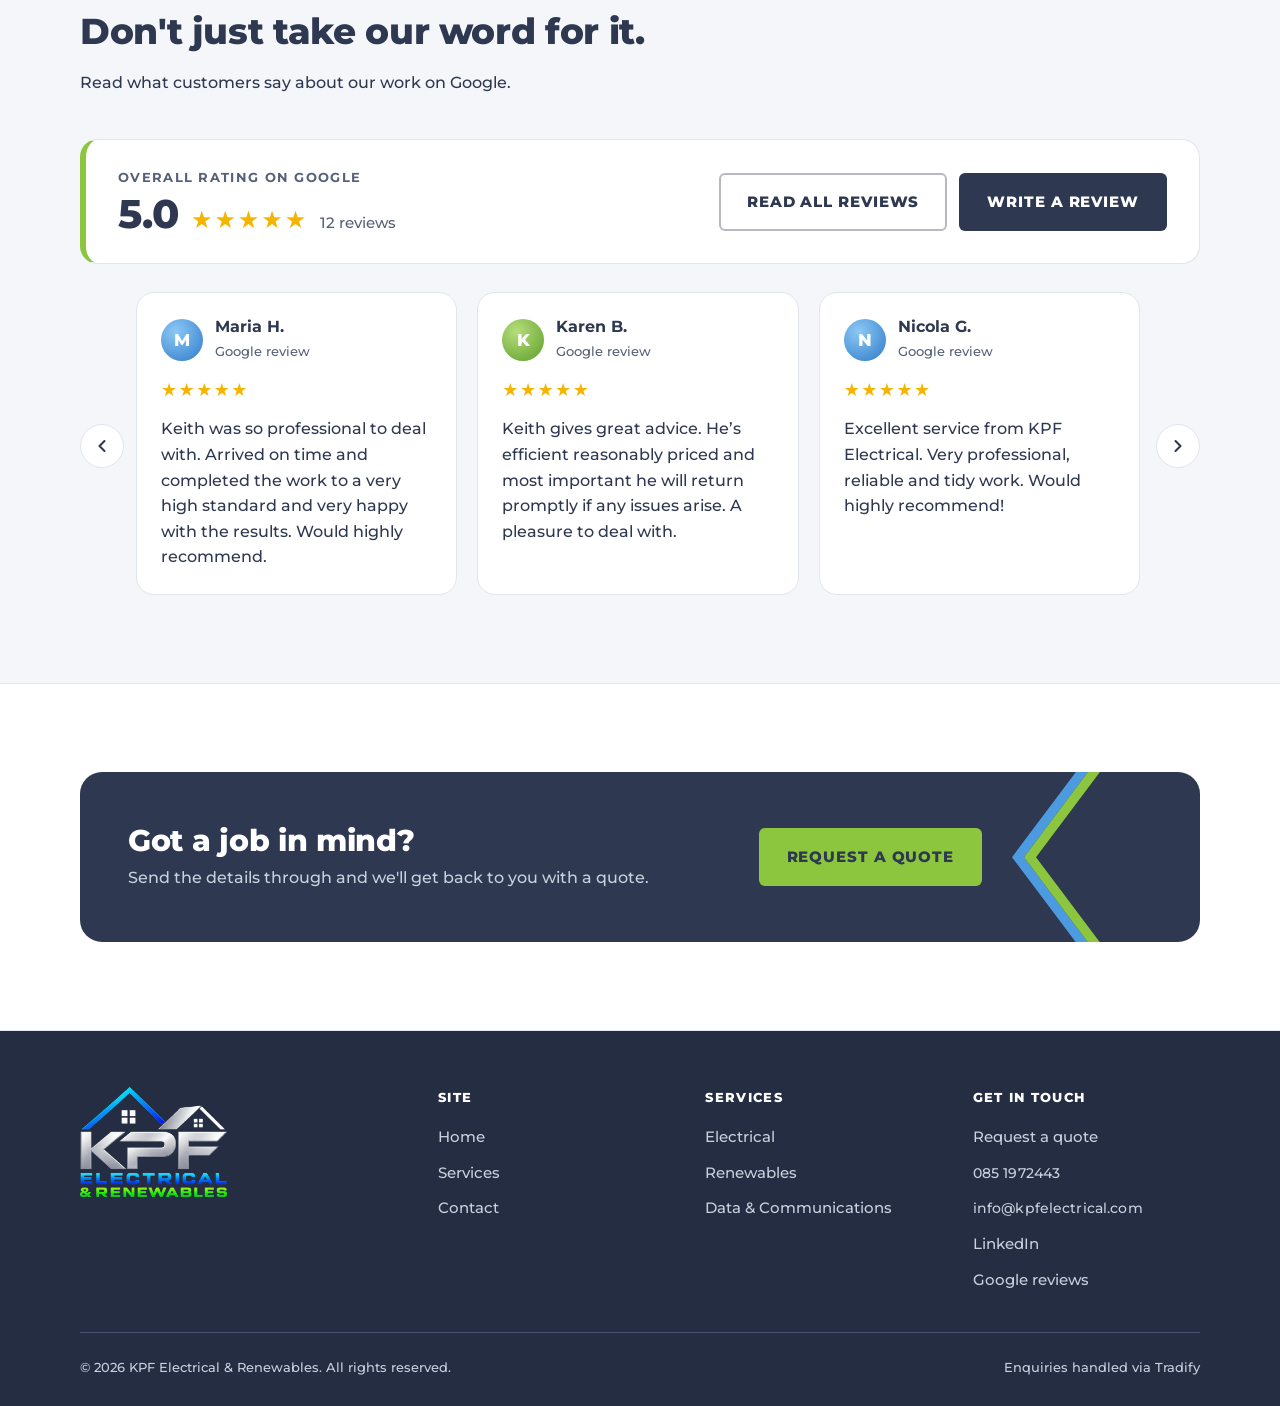
==== commit eb3077f2: "Kieran's 28.10 follow-ups - Safe Electric / myenergi badges 96px -> 120px (88px on phones) - "Data &" ====
--- a/index.html
+++ b/index.html
@@ -7,6 +7,7 @@
 <meta name="description" content="KPF Electrical & Renewables — domestic and commercial electrical work, solar PV installation and data &amp; communications services, based in Loughrea and covering Galway and surrounding counties. Fully insured, straightforward quotes.">
 <link rel="canonical" href="https://www.kpfelectrical.com/">
 <link rel="icon" href="assets/favicon.png">
+<link rel="apple-touch-icon" href="assets/apple-touch-icon.png">
 <link rel="stylesheet" href="assets/style.css">
 <script type="application/ld+json">
 {
@@ -90,7 +91,7 @@
         <div><strong>Domestic</strong>&amp; Commercial Work</div>
         <div><strong>Fully</strong>Insured &amp; Qualified</div>
         <div><strong>Solar PV</strong>Design to Install</div>
-        <div><strong>Data &amp; comms</strong>Structured Cabling</div>
+        <div><strong>Data &amp; Comms</strong>Structured Cabling</div>
         <div><strong>Galway</strong>Call-Outs</div>
       </div>
       <div class="credential-row">
@@ -156,11 +157,10 @@
   <div class="wrap">
     <div class="section-head">
       <h2>About KPF Electrical</h2>
-      <p>KPF Electrical &amp; Renewables covers electrical, solar and data &amp; comms under one roof — so wiring, solar and cabling decisions are made together, not patched together afterwards.</p>
     </div>
     <div class="two-col">
       <div>
-        <p>KPF Electrical &amp; Renewables is led by Keith Flanagan, an electrician with over 20 years' experience in the trade and five years installing solar PV systems. Most electrical companies bolt solar on as an afterthought, and most solar companies subcontract the wiring — KPF Electrical &amp; Renewables was set up to close that gap: every job is handled by someone who understands both sides of the meter.</p>
+        <p>KPF Electrical &amp; Renewables is led by Keith Flanagan, an electrician with over 20 years' experience in the trade and five years installing solar PV systems. Most electrical companies add solar on as an afterthought, and most solar companies subcontract the wiring — KPF Electrical &amp; Renewables was set up to close that gap: every job is handled by someone who understands both sides of the meter.</p>
         <p>That means a rewire is planned with future solar in mind, and a solar install is wired properly the first time, tested and signed off to the same standard as any other electrical job.</p>
         <div class="badge-row">
           <span class="badge">Fully insured</span>
--- a/assets/style.css
+++ b/assets/style.css
@@ -236,11 +236,14 @@
 .hero-trust strong{ display:block; font-size:19px; font-weight:800; color:#fff; letter-spacing:0; text-transform:none; margin-bottom:2px; }
 
 .credential-row{ display:flex; gap:18px; align-items:center; flex-wrap:wrap; }
-.credential-row img{ height:96px; width:auto; border-radius:10px; }
+.credential-row img{ height:120px; width:auto; border-radius:12px; }
 
 /* ---------- sections ---------- */
 section{ padding:88px 0; }
 .section-head{ max-width:660px; margin-bottom:44px; }
+/* About follows straight on from "What we do": a shorter gap between the two, and from heading to text */
+#about{ padding-top:24px; }
+#about .section-head{ margin-bottom:24px; }
 .section-head h2{ font-size:clamp(1.8rem,2.8vw,2.5rem); margin-top:14px; }
 /* intro paragraphs match body text (same size and colour), per Keith's consistency note */
 .section-head p{ color:var(--ink); font-size:16px; margin-top:12px; }
@@ -364,7 +367,7 @@
 .footer-grid a{ font-size:14.5px; }
 .footer-grid a:hover{ color:var(--lime); }
 .footer-brand{ margin-bottom:16px; }
-.footer-brand img{ height:84px; width:auto; }
+.footer-brand img{ height:110px; width:auto; }
 .footer-bottom{ display:flex; justify-content:space-between; align-items:center; padding-top:24px; font-size:13px; flex-wrap:wrap; gap:12px; }
 
 /* ---------- page hero (subpages) ---------- */
@@ -382,7 +385,8 @@
 .crumb a:hover{ color:var(--lime); }
 
 /* ---------- generic content blocks ---------- */
-.two-col{ display:grid; grid-template-columns:1fr 1fr; gap:56px; align-items:center; }
+/* top-aligned so the text and its side box start level (About, and each Services section) */
+.two-col{ display:grid; grid-template-columns:1fr 1fr; gap:56px; align-items:start; }
 .card{ background:#fff; border:1px solid var(--line); border-radius:var(--radius); padding:30px; }
 .card h3{ font-size:21px; margin-bottom:18px; }
 .badge-row{ display:flex; flex-wrap:wrap; gap:10px; margin-top:20px; }
@@ -458,7 +462,8 @@
   .hero-main .wrap{ margin-top:-40px; }
   .hero-foot{ padding-top:24px; }
   .hero-trust{ display:grid; grid-template-columns:1fr 1fr; gap:18px 16px; }
-  .credential-row img{ height:76px; }
+  .credential-row img{ height:88px; }
+  #about{ padding-top:8px; }
   .page-hero{ padding:36px 0 44px; }
   .svc-card{ padding:26px 22px; }
   .rating-bar{ padding:20px 22px; }
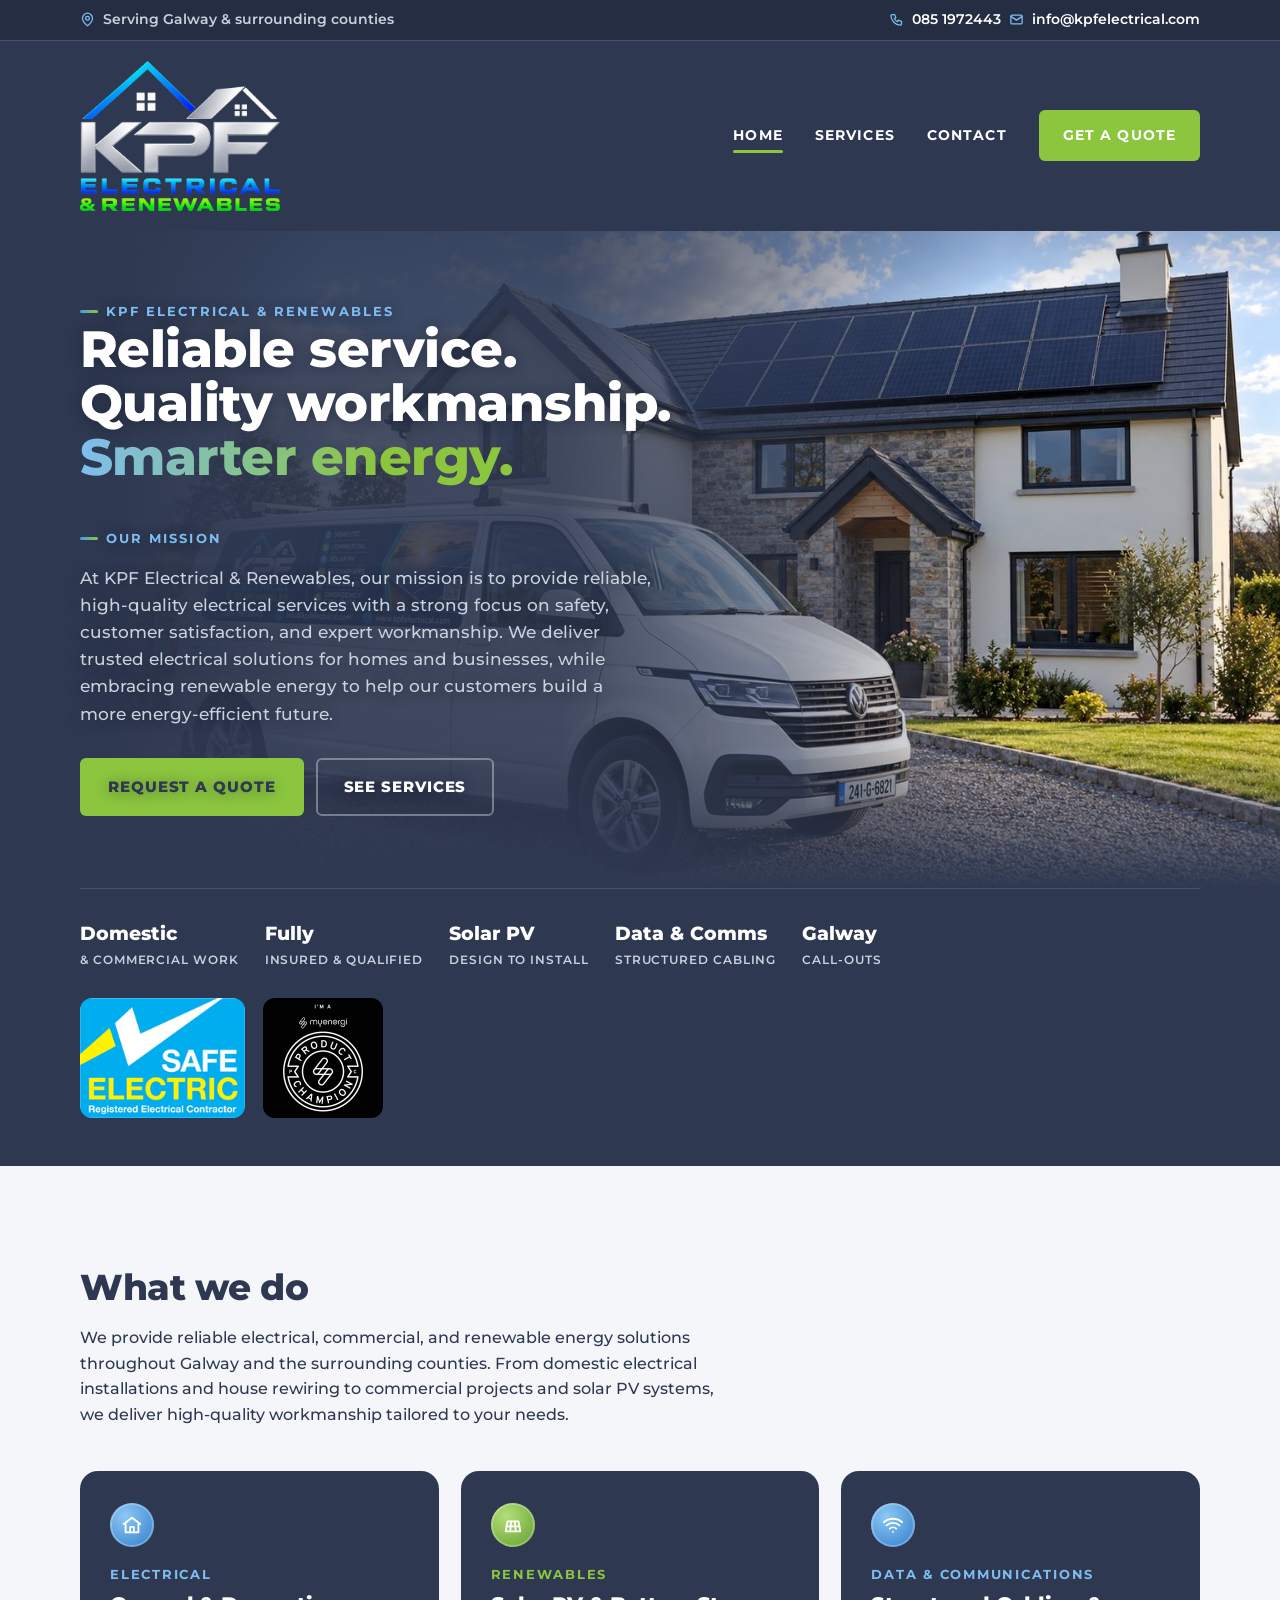
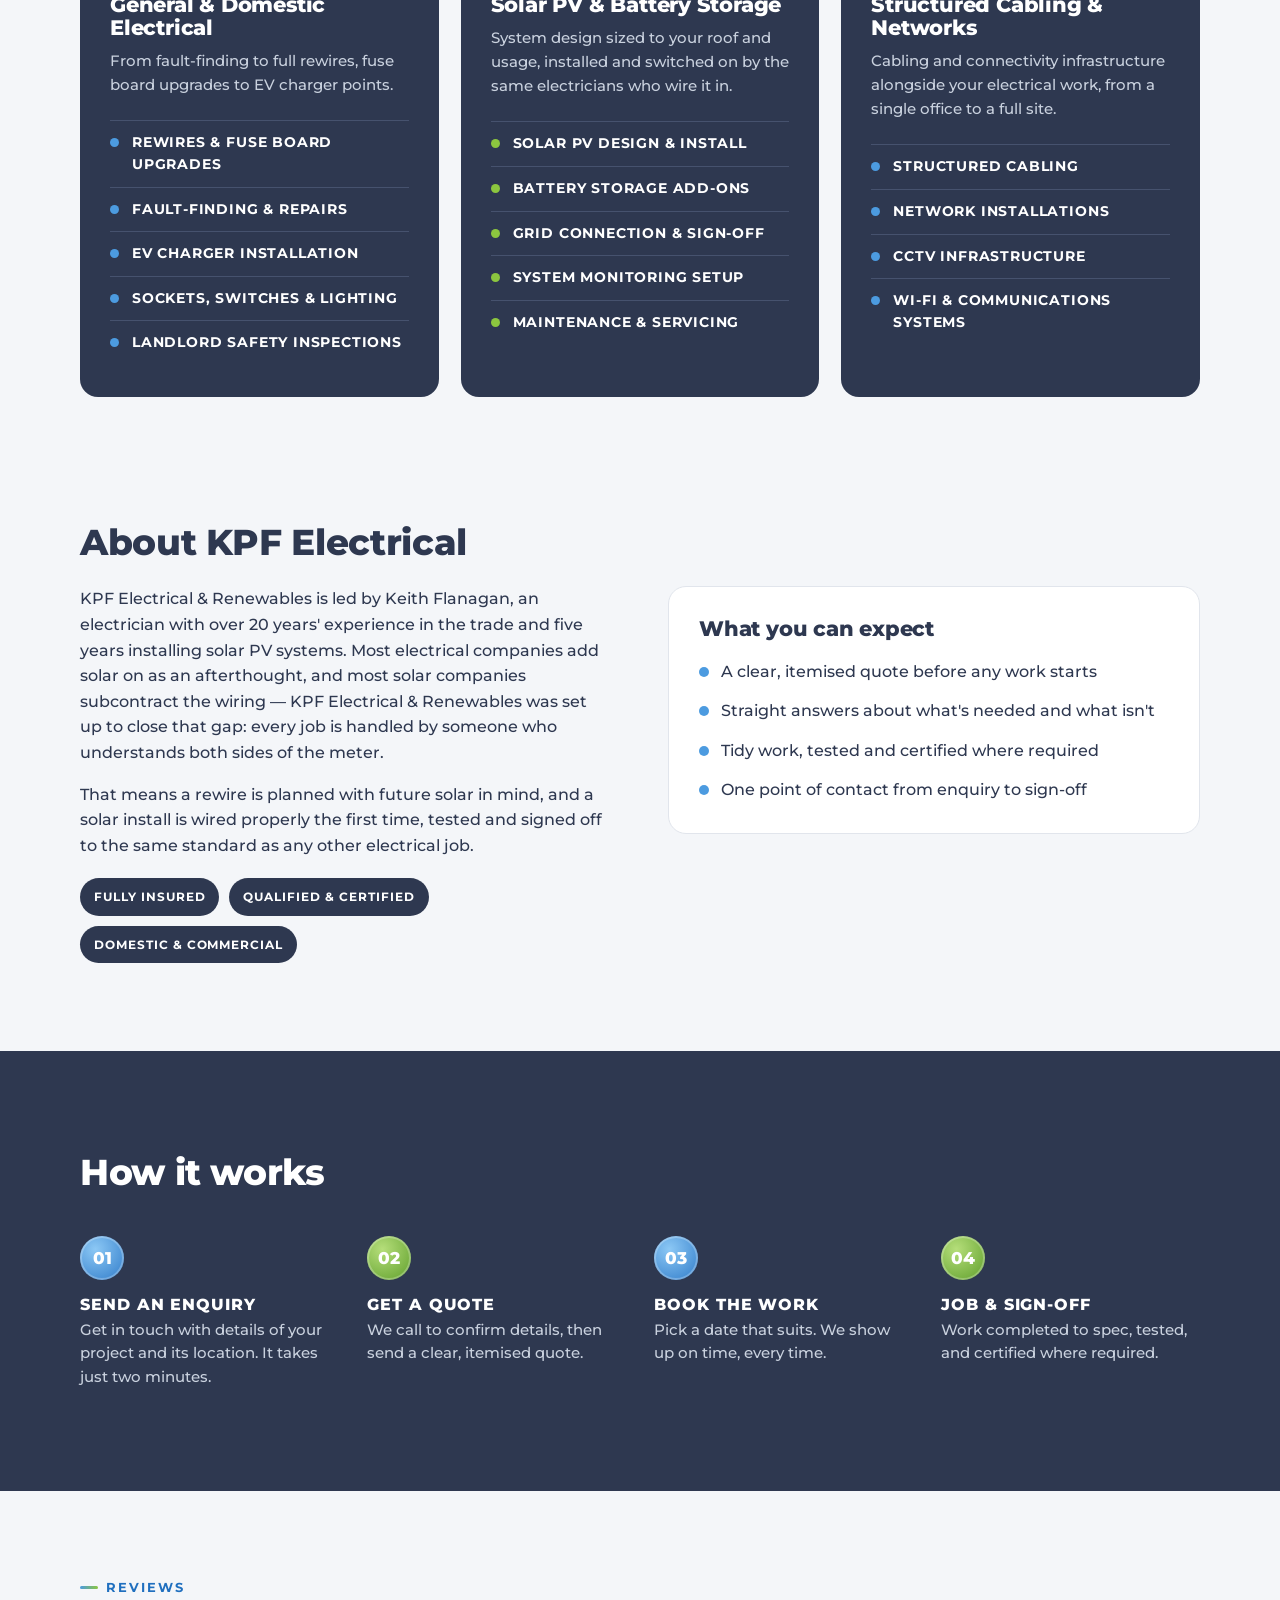
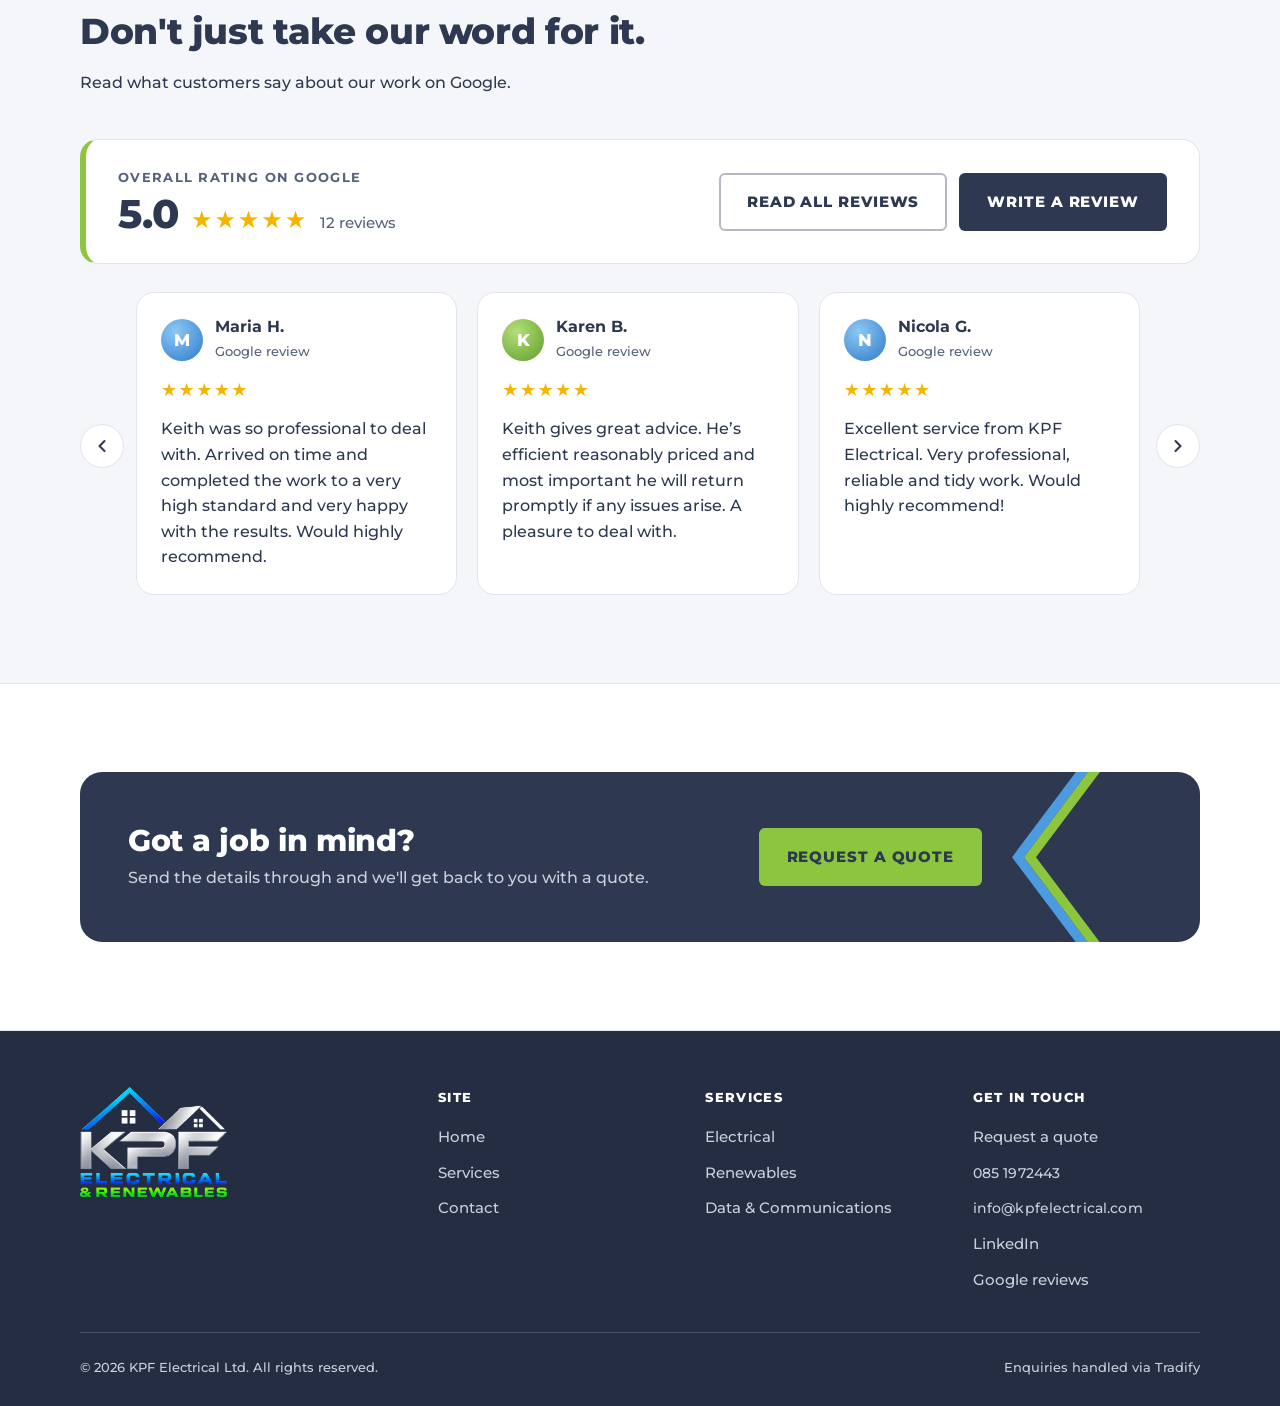
==== commit c6f4052d: "Footer copyright: KPF Electrical Ltd Co-Authored-By: Claude Opus 5.5 <noreply@anthropic.com>" ====
--- a/index.html
+++ b/index.html
@@ -293,7 +293,7 @@
       </div>
     </div>
     <div class="footer-bottom">
-      <span>© <span id="year"></span> KPF Electrical &amp; Renewables. All rights reserved.</span>
+      <span>© <span id="year"></span> KPF Electrical Ltd. All rights reserved.</span>
       <span>Enquiries handled via Tradify</span>
     </div>
   </div>
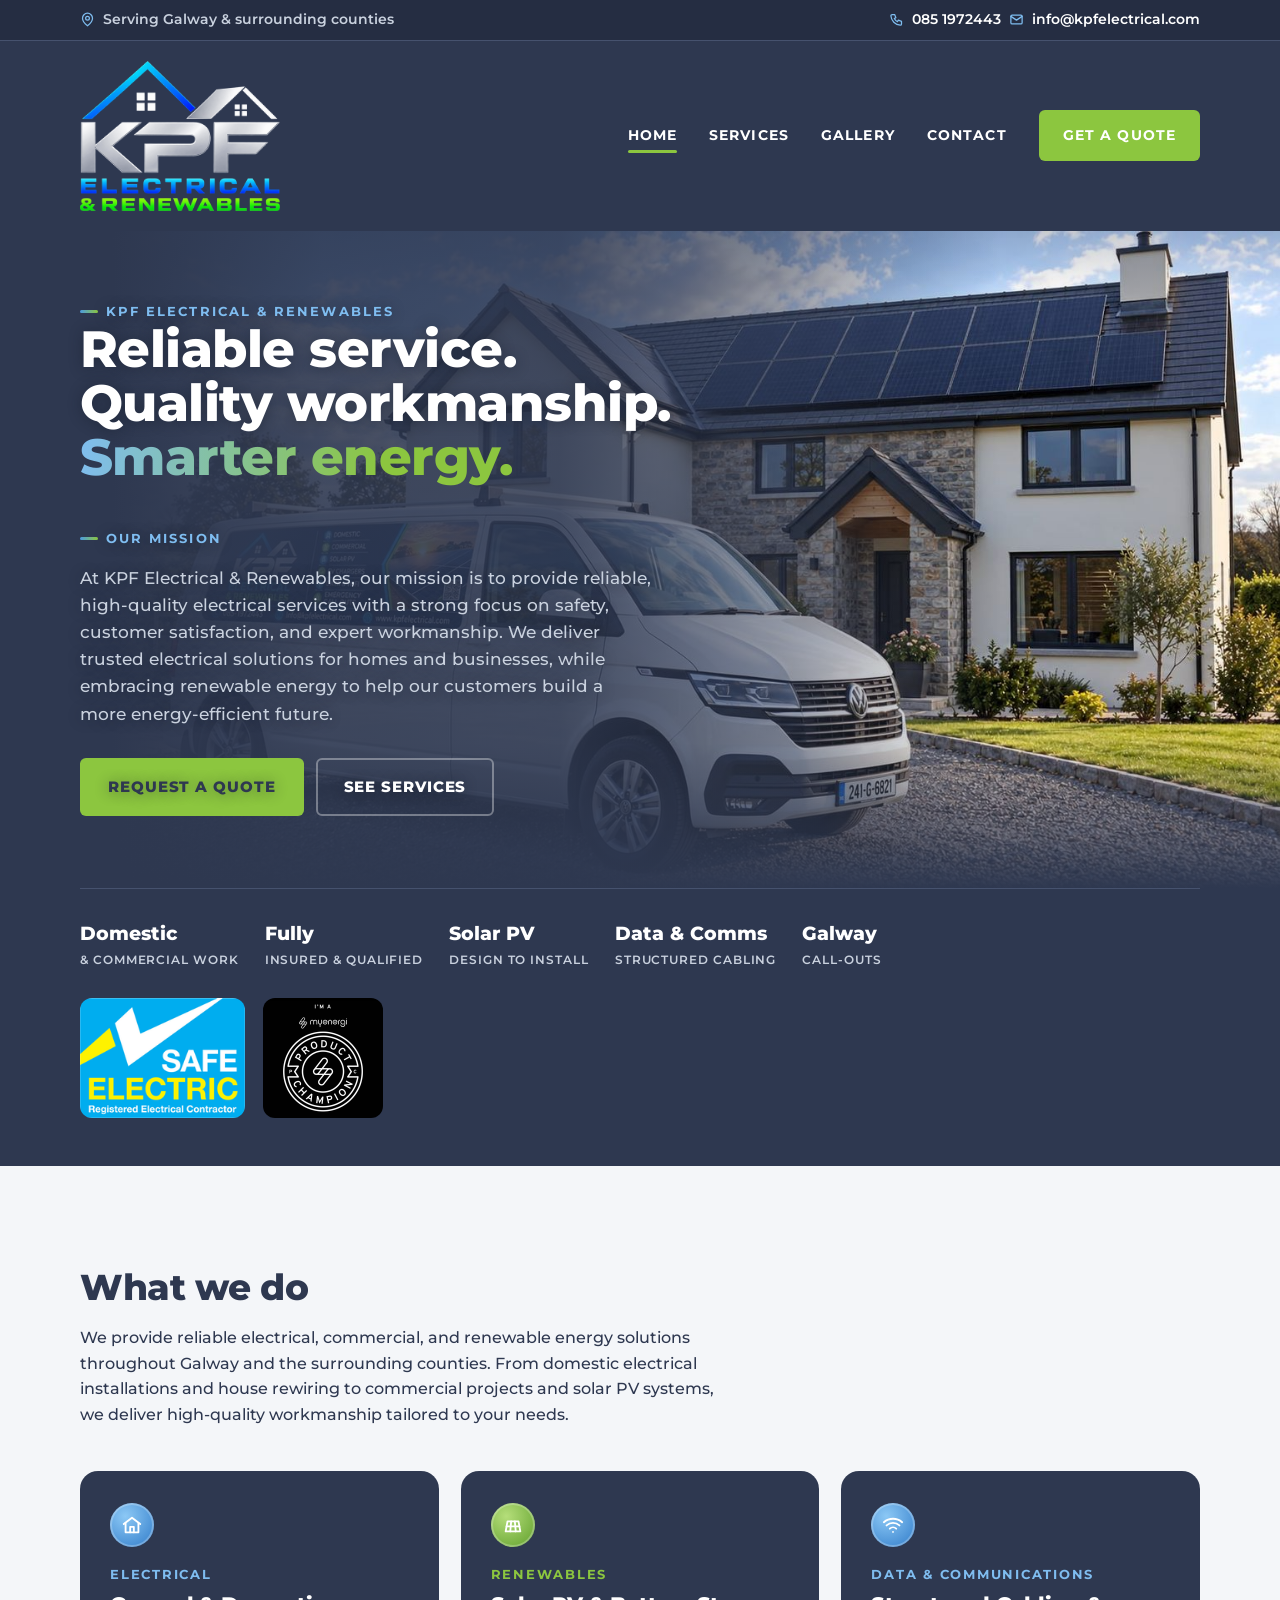
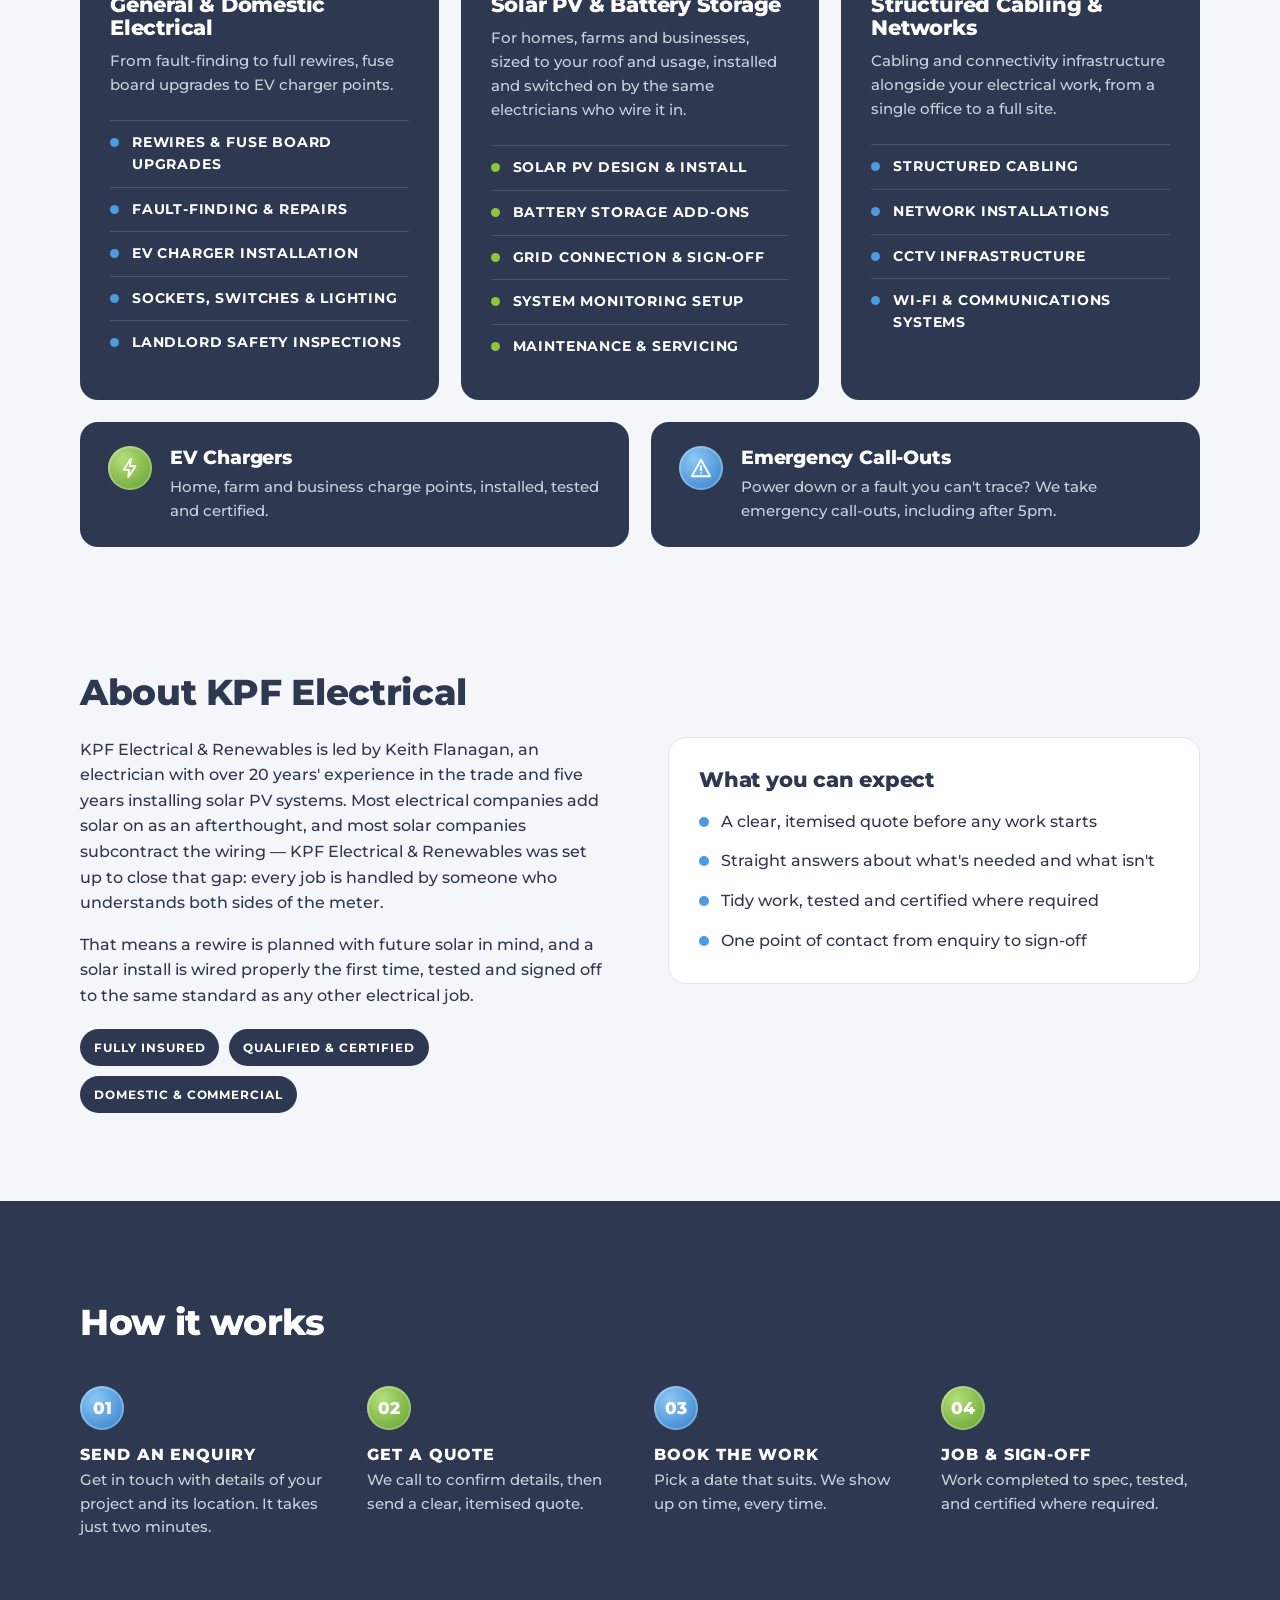
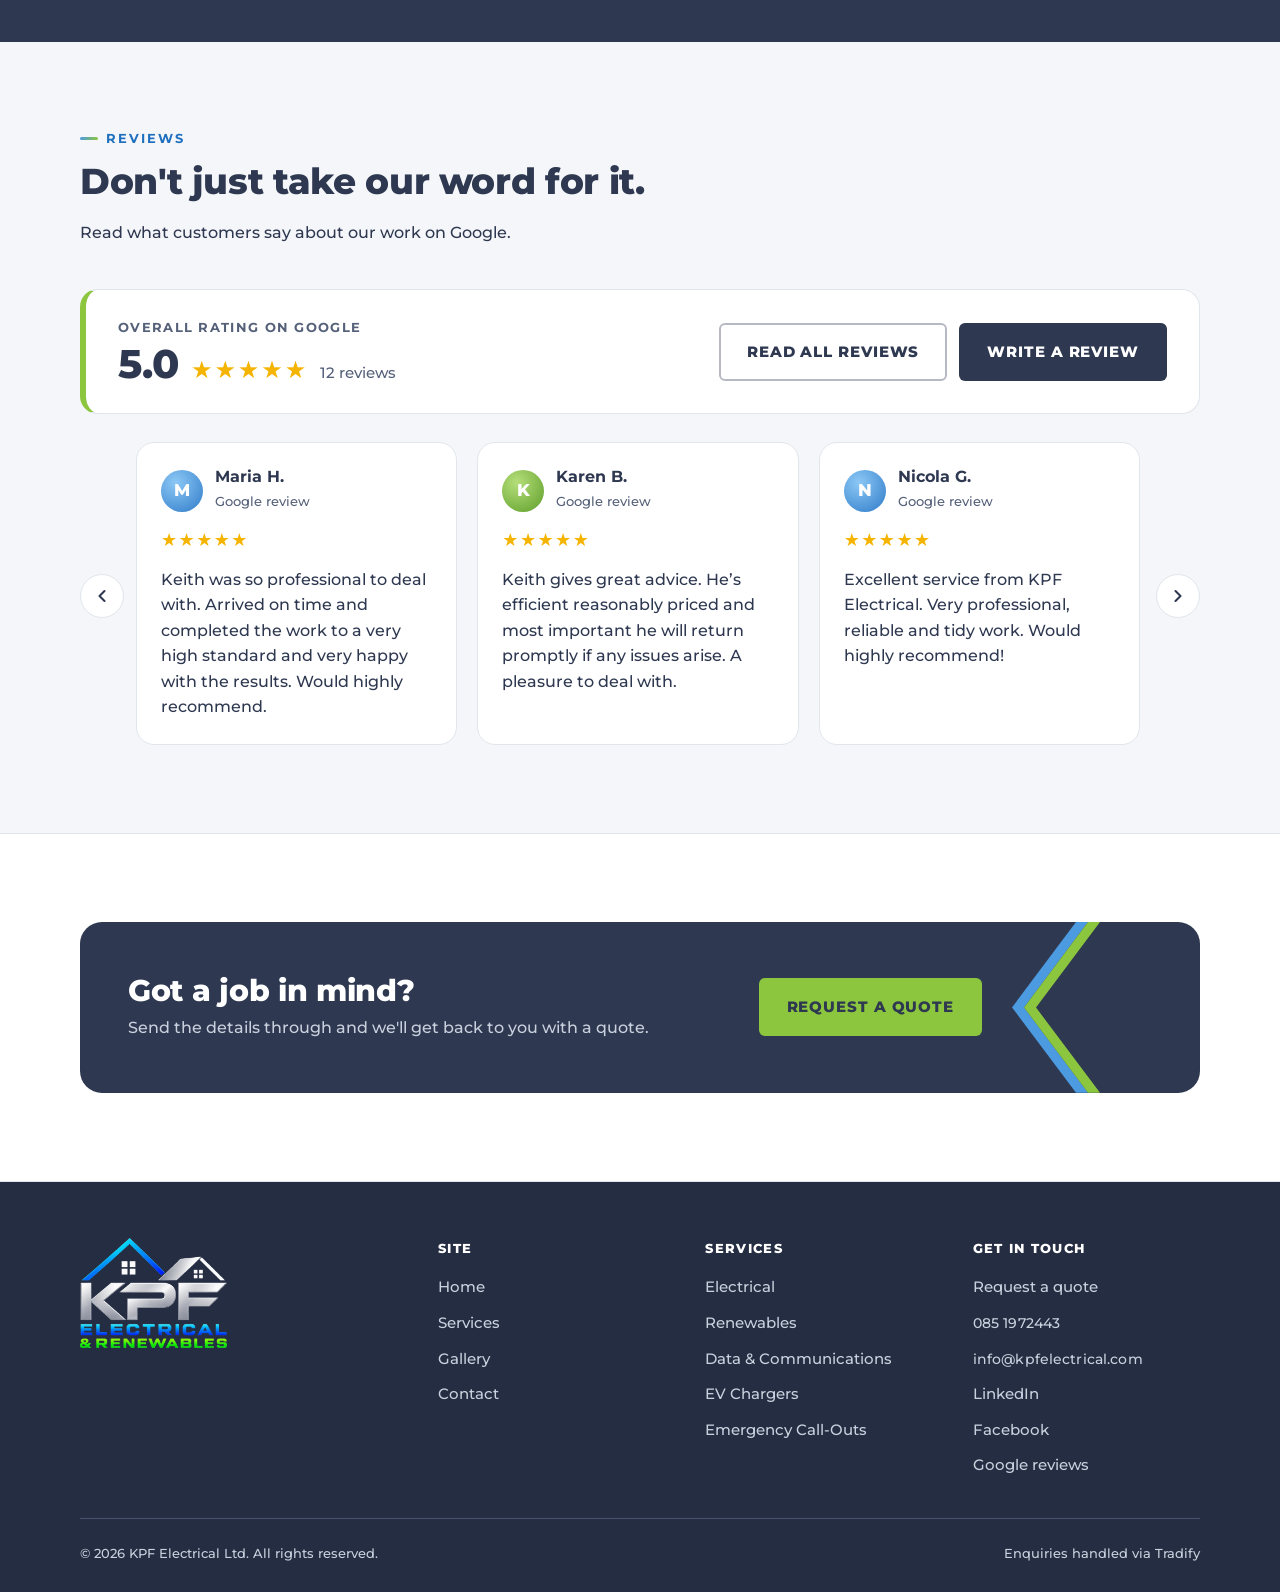
==== commit 400ef6ca: "Gallery page, EV chargers + emergency call-outs, solar wording, Facebook From Keith's answers in "We" ====
--- a/index.html
+++ b/index.html
@@ -26,6 +26,7 @@
     "addressCountry": "IE"
   },
   "hasMap": "https://maps.google.com/?cid=13044021711831501603",
+  "sameAs": ["https://www.facebook.com/61592644891070"],
   "areaServed": "Galway and surrounding counties",
   "openingHoursSpecification": {
     "@type": "OpeningHoursSpecification",
@@ -58,6 +59,7 @@
     <nav class="nav-links" id="navLinks">
       <a href="index.html" class="active">Home</a>
       <a href="services.html">Services</a>
+      <a href="gallery.html">Gallery</a>
       <a href="contact.html">Contact</a>
       <a href="contact.html" class="btn btn-primary">Get a quote</a>
     </nav>
@@ -128,7 +130,7 @@
         <span class="ico green" aria-hidden="true"><svg viewBox="0 0 24 24"><path d="M4 19l2-11h12l2 11z"/><path d="M5 13.5h14M10 8l-1 11M14 8l1 11"/></svg></span>
         <span class="tag">Renewables</span>
         <h3>Solar PV &amp; Battery Storage</h3>
-        <p>System design sized to your roof and usage, installed and switched on by the same electricians who wire it in.</p>
+        <p>For homes, farms and businesses, sized to your roof and usage, installed and switched on by the same electricians who wire it in.</p>
         <ul>
           <li>Solar PV design &amp; install</li>
           <li>Battery storage add-ons</li>
@@ -149,6 +151,17 @@
           <li>Wi-Fi &amp; communications systems</li>
         </ul>
       </div>
+    </div>
+
+    <div class="svc-extra">
+      <a class="svc-mini" href="services.html#ev-chargers">
+        <span class="ico green" aria-hidden="true"><svg viewBox="0 0 24 24"><path d="M13 2L5 14h6l-1 8 8-12h-6z"/></svg></span>
+        <div><h3>EV Chargers</h3><p>Home, farm and business charge points, installed, tested and certified.</p></div>
+      </a>
+      <a class="svc-mini" href="services.html#call-outs">
+        <span class="ico" aria-hidden="true"><svg viewBox="0 0 24 24"><path d="M12 3l10 18H2z"/><path d="M12 10v4.5"/><path d="M12 17.5h.01"/></svg></span>
+        <div><h3>Emergency Call-Outs</h3><p>Power down or a fault you can't trace? We take emergency call-outs, including after 5pm.</p></div>
+      </a>
     </div>
   </div>
 </section>
@@ -270,6 +283,7 @@
         <ul>
           <li><a href="index.html">Home</a></li>
           <li><a href="services.html">Services</a></li>
+          <li><a href="gallery.html">Gallery</a></li>
           <li><a href="contact.html">Contact</a></li>
         </ul>
       </div>
@@ -279,6 +293,8 @@
           <li><a href="services.html#electrical">Electrical</a></li>
           <li><a href="services.html#renewables">Renewables</a></li>
           <li><a href="services.html#data">Data &amp; Communications</a></li>
+          <li><a href="services.html#ev-chargers">EV Chargers</a></li>
+          <li><a href="services.html#call-outs">Emergency Call-Outs</a></li>
         </ul>
       </div>
       <div>
@@ -288,6 +304,7 @@
           <li><a href="tel:+353851972443" class="mono" style="font-size:13.5px;">085 1972443</a></li>
           <li><a href="mailto:info@kpfelectrical.com" class="mono" style="font-size:13.5px;">info@kpfelectrical.com</a></li>
           <li><a href="https://www.linkedin.com/in/keith-flanagan-b7485545/" target="_blank" rel="noopener">LinkedIn</a></li>
+          <li><a href="https://www.facebook.com/61592644891070" target="_blank" rel="noopener">Facebook</a></li>
           <li><a href="https://maps.google.com/?cid=13044021711831501603" target="_blank" rel="noopener">Google reviews</a></li>
         </ul>
       </div>
--- a/assets/style.css
+++ b/assets/style.css
@@ -280,6 +280,58 @@
 .svc-card.elec ul li::before, .svc-card.data ul li::before{ background:var(--sky); }
 .svc-card.renew ul li::before{ background:var(--lime); }
 
+/* smaller full-width cards under the three main services (EV chargers, emergency call-outs) */
+.svc-extra{ display:grid; grid-template-columns:1fr 1fr; gap:22px; margin-top:22px; }
+.svc-mini{
+  background:var(--navy); color:#fff; border-radius:var(--radius); padding:24px 28px;
+  display:flex; gap:18px; align-items:flex-start;
+  transition:transform .15s ease;
+}
+.svc-mini:hover{ transform:translateY(-2px); }
+.svc-mini h3{ font-size:19px; margin:2px 0 6px; }
+.svc-mini p{ color:var(--muted-dark); font-size:15px; margin:0; }
+
+/* ---------- gallery ---------- */
+.gallery-filters{ display:flex; flex-wrap:wrap; gap:10px; margin-bottom:28px; }
+.filter-btn{
+  font-family:inherit; font-size:13px; font-weight:700; letter-spacing:.08em; text-transform:uppercase;
+  padding:10px 18px; border-radius:999px; cursor:pointer;
+  background:#fff; color:var(--navy); border:1.5px solid var(--line);
+}
+.filter-btn:hover{ border-color:var(--navy); }
+.filter-btn.is-active{ background:var(--navy); color:#fff; border-color:var(--navy); }
+.gallery-grid{ display:grid; grid-template-columns:repeat(3,1fr); gap:20px; }
+.gallery-grid li[hidden]{ display:none; }
+.gallery-item{ display:block; position:relative; border-radius:var(--radius); overflow:hidden; background:var(--navy); }
+.gallery-item img{ width:100%; aspect-ratio:4 / 5; object-fit:cover; transition:transform .3s ease; }
+.gallery-item:hover img{ transform:scale(1.03); }
+.gallery-cap{
+  position:absolute; left:0; right:0; bottom:0; padding:40px 18px 16px;
+  background:linear-gradient(0deg, rgba(37,45,66,.92), rgba(37,45,66,0));
+  color:#fff; font-size:14.5px; font-weight:600; line-height:1.4;
+}
+
+/* full-size photo viewer (native <dialog>) */
+.lightbox{
+  width:100vw; height:100vh; max-width:none; max-height:none; margin:0; padding:0; border:0;
+  background:rgba(20,26,40,.94); color:#fff;
+}
+.lightbox[open]{ display:flex; align-items:center; justify-content:center; }
+.lightbox::backdrop{ background:transparent; }
+.lightbox figure{ margin:0; display:flex; flex-direction:column; align-items:center; gap:14px; max-width:min(1100px, 86vw); }
+.lightbox img{ max-width:100%; max-height:80vh; width:auto; height:auto; border-radius:10px; }
+.lightbox figcaption{ font-weight:600; text-align:center; }
+.lb-btn{
+  position:absolute; width:48px; height:48px; border-radius:50%; cursor:pointer;
+  display:flex; align-items:center; justify-content:center;
+  background:rgba(255,255,255,.12); border:1px solid rgba(255,255,255,.25); color:#fff;
+}
+.lb-btn:hover{ background:rgba(255,255,255,.22); }
+.lb-btn svg{ width:22px; height:22px; fill:none; stroke:currentColor; stroke-width:2.5; stroke-linecap:round; stroke-linejoin:round; }
+.lb-close{ top:20px; right:20px; }
+.lb-prev{ left:20px; top:50%; transform:translateY(-50%); }
+.lb-next{ right:20px; top:50%; transform:translateY(-50%); }
+
 /* ---------- process / numbered steps ---------- */
 .process{ display:grid; grid-template-columns:repeat(4,1fr); gap:28px; }
 .process li{ position:relative; }
@@ -440,6 +492,8 @@
   .contact-grid > .form-frame-wrap{ order:-1; }
 
   .review-track{ grid-auto-columns:calc((100% - 20px) / 2); }
+  .gallery-grid{ grid-template-columns:1fr 1fr; }
+  .svc-extra{ grid-template-columns:1fr; }
 }
 @media (max-width: 720px){
   html{ scroll-padding-top:72px; }
@@ -470,6 +524,13 @@
   /* phones: one card at a time with the next peeking in; swipe instead of arrows */
   .review-track{ grid-auto-columns:86%; gap:14px; }
   .carousel-btn{ display:none; }
+  .gallery-grid{ gap:12px; }
+  .gallery-cap{ font-size:13px; padding:28px 12px 10px; }
+  .lb-prev, .lb-next{ top:auto; bottom:24px; transform:none; }
+  .lb-prev{ left:calc(50% - 60px); }
+  .lb-next{ right:calc(50% - 60px); }
+  .lightbox figure{ max-width:94vw; }
+  .lightbox img{ max-height:72vh; }
   .nav-links{
     position:absolute; top:100%; right:0; left:0;
     background:var(--navy); border-top:1px solid var(--navy-line);
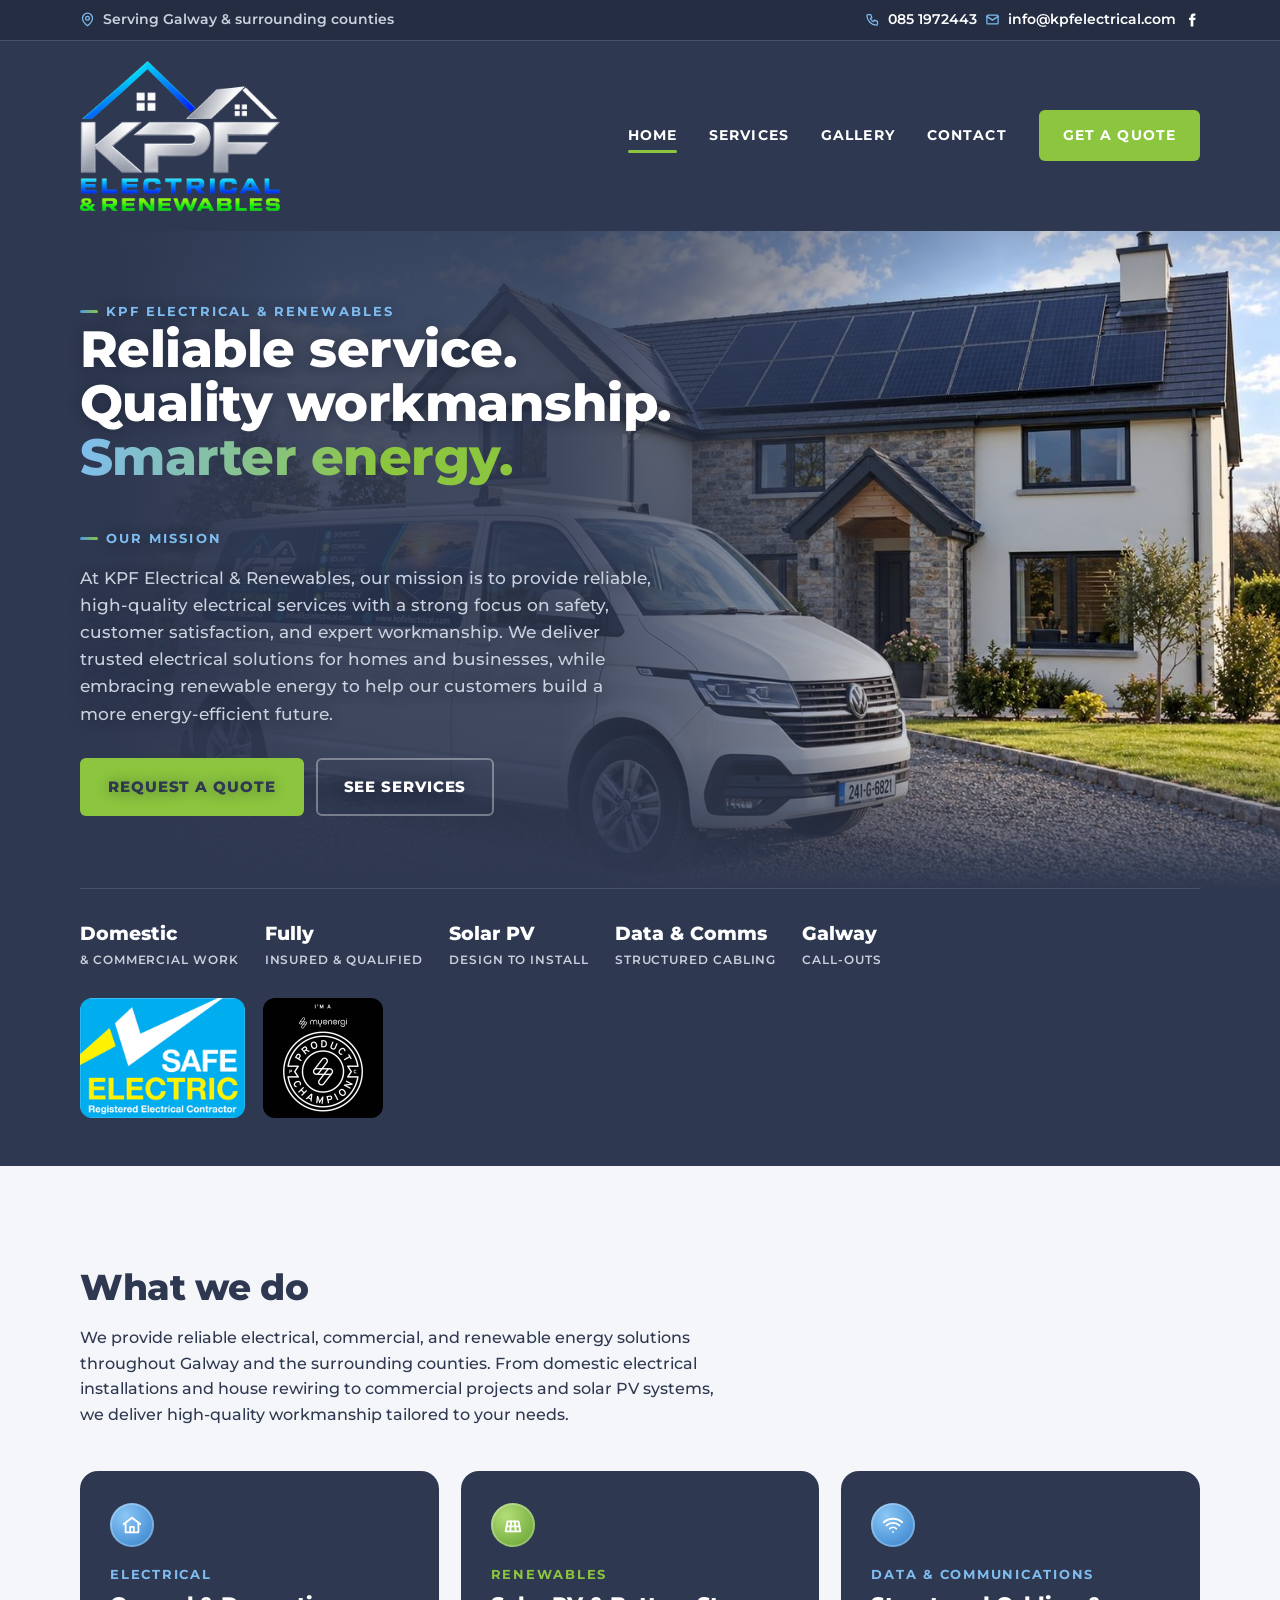
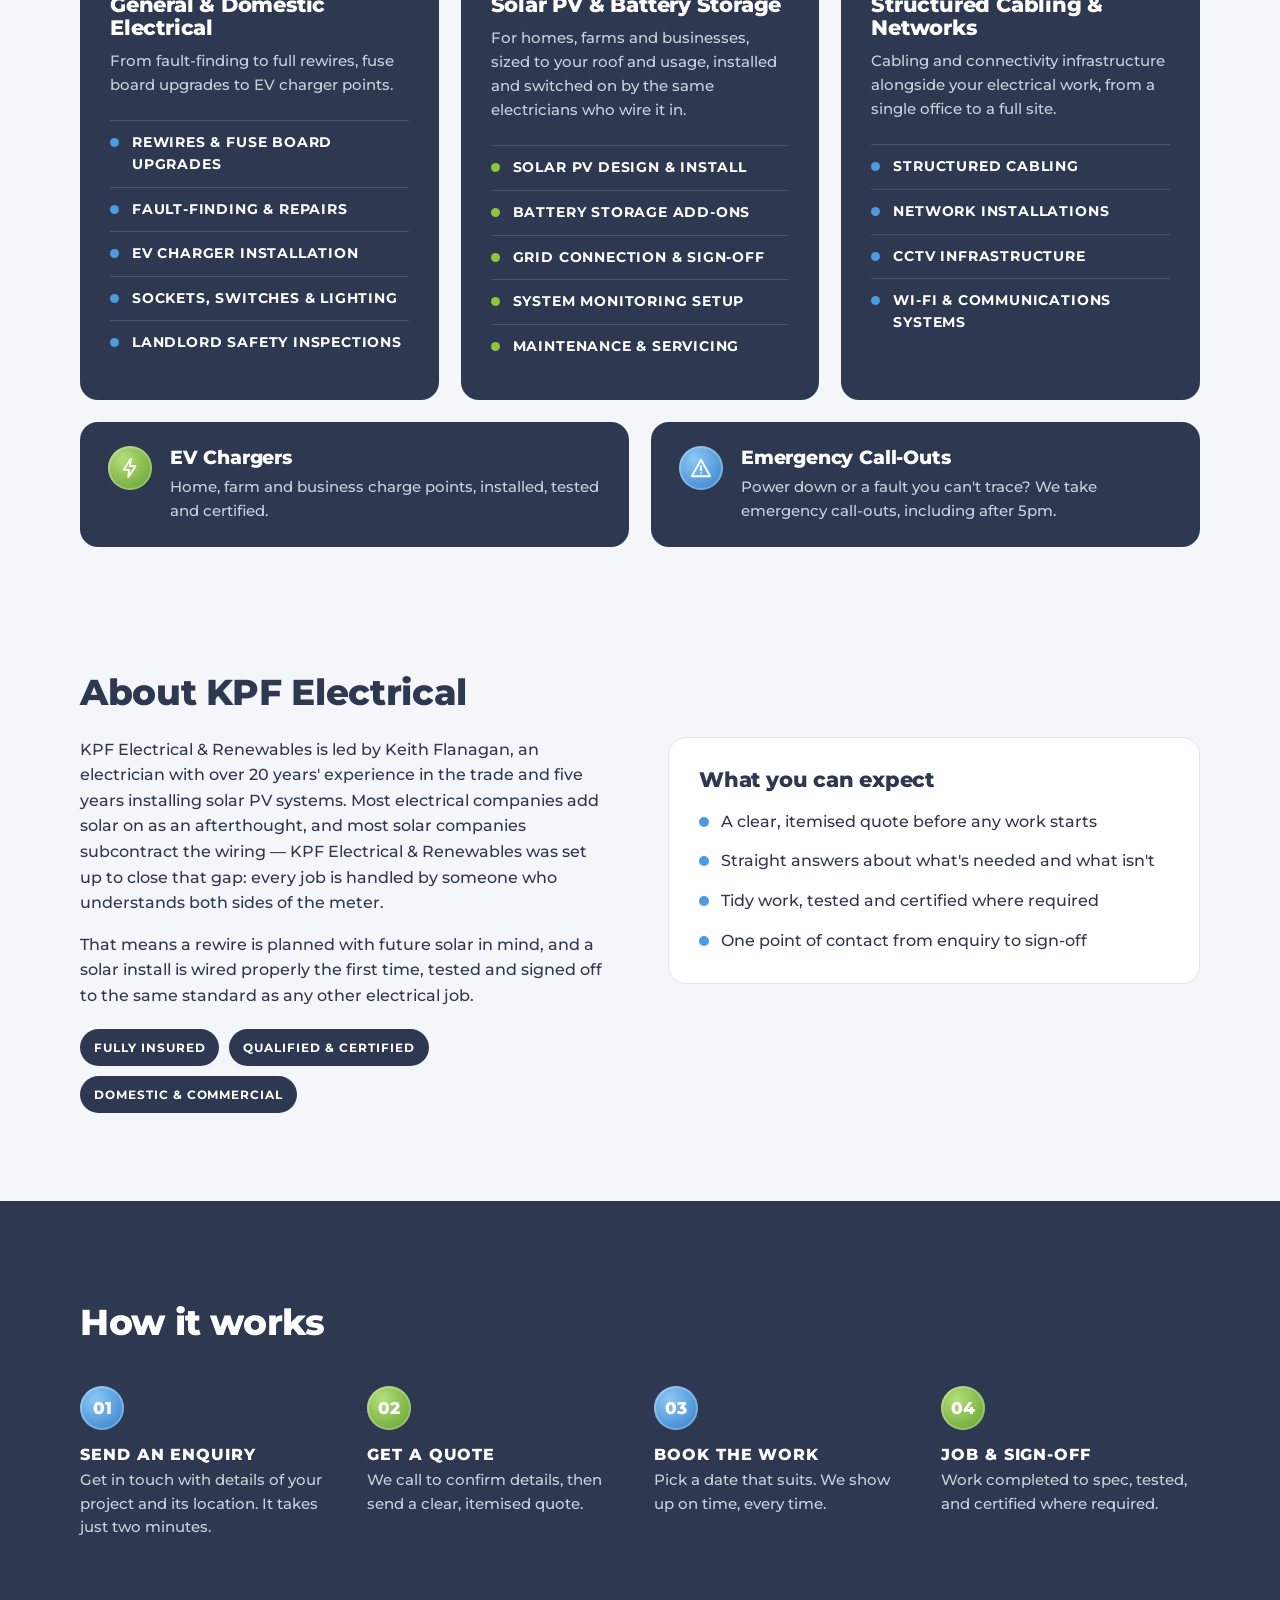
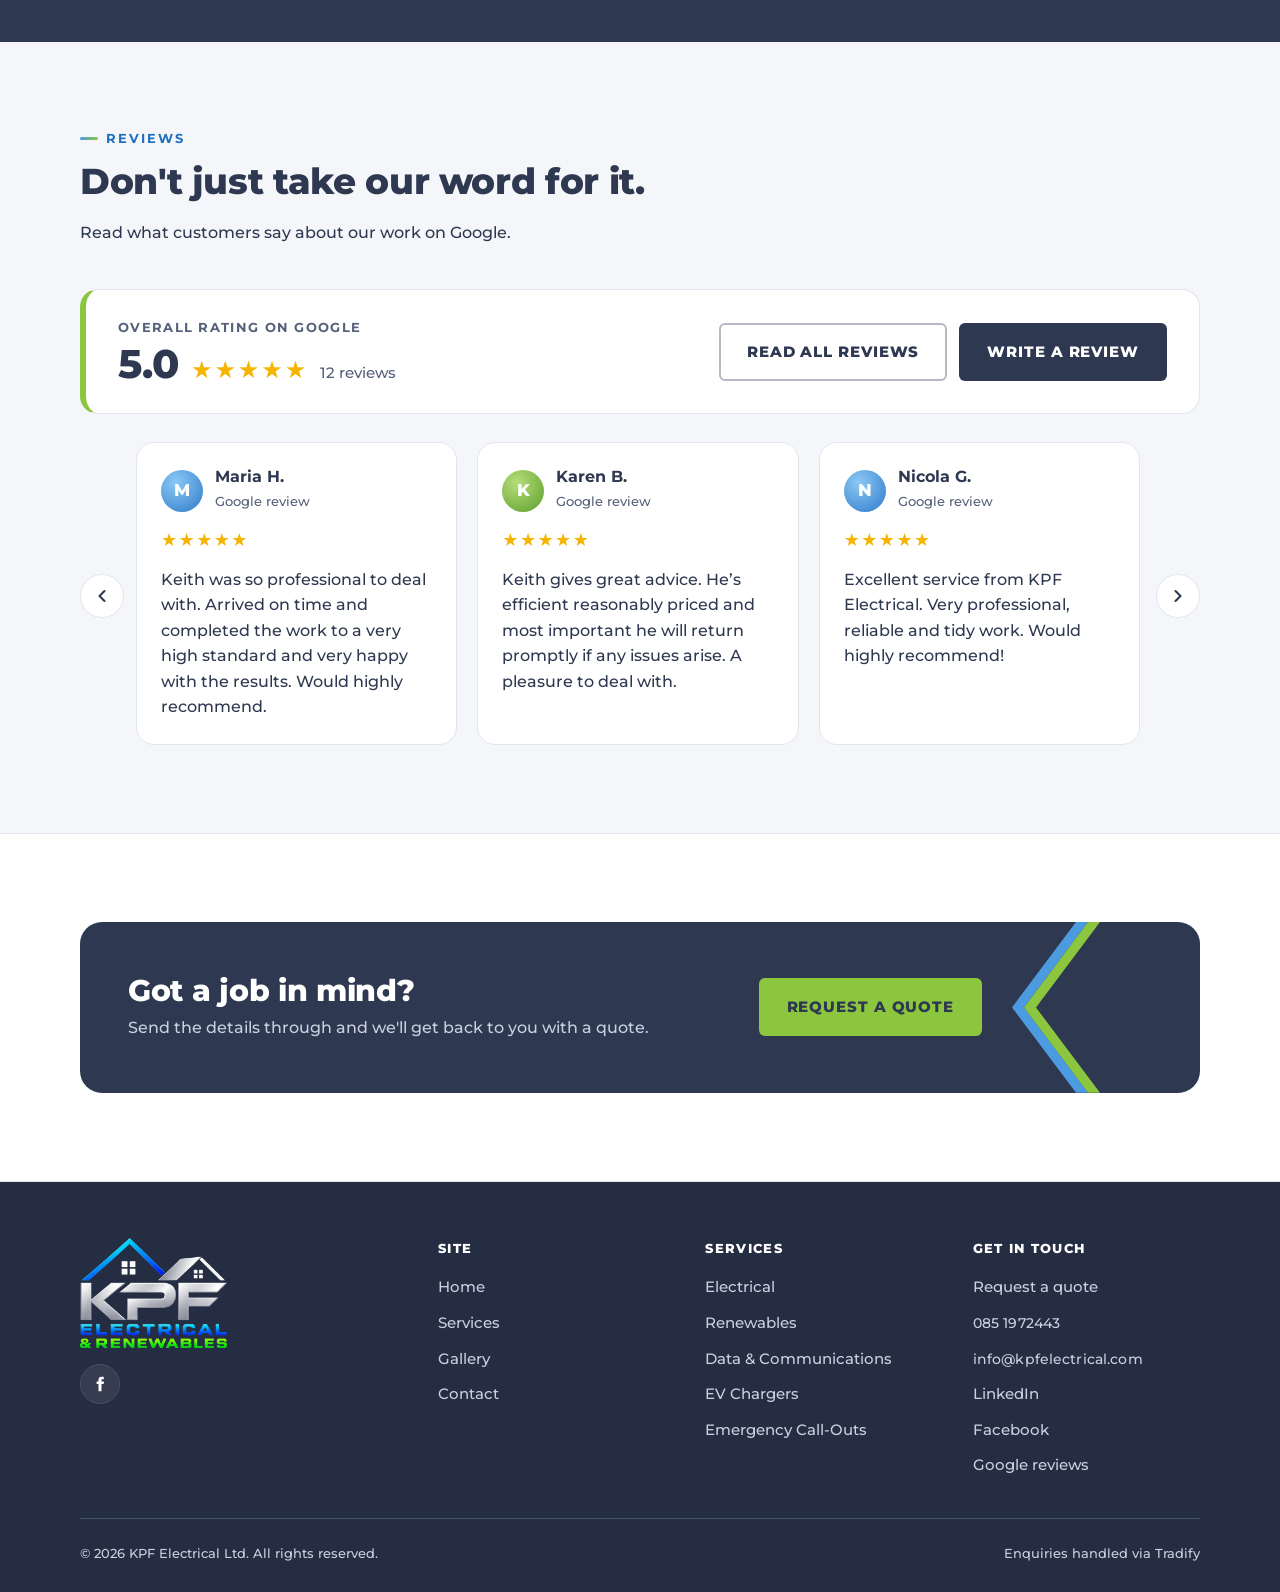
==== commit 96359903: "Facebook icon in the top bar and under the footer logo Keith's original ask was icons, not just a te" ====
--- a/index.html
+++ b/index.html
@@ -47,7 +47,7 @@
 <div class="topbar">
   <div class="wrap">
     <span><svg viewBox="0 0 24 24" aria-hidden="true"><path d="M20 10c0 6-8 12-8 12S4 16 4 10a8 8 0 0 1 16 0z"/><circle cx="12" cy="10" r="3"/></svg>Serving Galway &amp; surrounding counties</span>
-    <span class="topbar-links"><a href="tel:+353851972443"><svg viewBox="0 0 24 24" aria-hidden="true"><path d="M5 4h4l2 5-2.5 1.5a11 11 0 0 0 5 5L15 13l5 2v4a2 2 0 0 1-2 2A16 16 0 0 1 3 6a2 2 0 0 1 2-2"/></svg>085 1972443</a><a href="mailto:info@kpfelectrical.com"><svg viewBox="0 0 24 24" aria-hidden="true"><rect x="3" y="5" width="18" height="14" rx="2"/><path d="M3 7l9 6 9-6"/></svg>info@kpfelectrical.com</a></span>
+    <span class="topbar-links"><a href="tel:+353851972443"><svg viewBox="0 0 24 24" aria-hidden="true"><path d="M5 4h4l2 5-2.5 1.5a11 11 0 0 0 5 5L15 13l5 2v4a2 2 0 0 1-2 2A16 16 0 0 1 3 6a2 2 0 0 1 2-2"/></svg>085 1972443</a><a href="mailto:info@kpfelectrical.com"><svg viewBox="0 0 24 24" aria-hidden="true"><rect x="3" y="5" width="18" height="14" rx="2"/><path d="M3 7l9 6 9-6"/></svg>info@kpfelectrical.com</a><a href="https://www.facebook.com/61592644891070" target="_blank" rel="noopener" class="topbar-social" aria-label="KPF on Facebook"><svg viewBox="0 0 24 24" aria-hidden="true"><path d="M14 8.5V6.8c0-.8.5-1 1-1h2V2.2h-2.8C10.9 2.2 10 4.6 10 6.4v2.1H7.5V12H10v9.8h4V12h2.9l.4-3.5z"/></svg></a></span>
   </div>
 </div>
 
@@ -277,6 +277,9 @@
         <div class="footer-brand">
           <img src="assets/kpf-logo.png" alt="KPF Electrical &amp; Renewables" width="520" height="390" loading="lazy">
         </div>
+        <div class="social-row">
+          <a href="https://www.facebook.com/61592644891070" target="_blank" rel="noopener" class="social-btn" aria-label="KPF on Facebook"><svg viewBox="0 0 24 24" aria-hidden="true"><path d="M14 8.5V6.8c0-.8.5-1 1-1h2V2.2h-2.8C10.9 2.2 10 4.6 10 6.4v2.1H7.5V12H10v9.8h4V12h2.9l.4-3.5z"/></svg></a>
+        </div>
       </div>
       <div>
         <h5>Site</h5>
--- a/assets/style.css
+++ b/assets/style.css
@@ -173,6 +173,8 @@
 .topbar a{ color:#fff; }
 .topbar a:hover{ color:var(--lime); }
 .topbar svg{ width:15px; height:15px; fill:none; stroke:var(--sky-text); stroke-width:2; stroke-linecap:round; stroke-linejoin:round; }
+.topbar .topbar-social svg{ width:16px; height:16px; fill:#fff; stroke:none; }
+.topbar .topbar-social:hover svg{ fill:var(--lime); }
 
 /* ---------- hero: van photo faded into the navy behind the copy ---------- */
 .hero{
@@ -419,6 +421,16 @@
 .footer-grid a{ font-size:14.5px; }
 .footer-grid a:hover{ color:var(--lime); }
 .footer-brand{ margin-bottom:16px; }
+/* social icons under the footer logo (Instagram goes here too once the account exists) */
+.social-row{ display:flex; gap:10px; }
+.social-btn{
+  width:40px; height:40px; border-radius:50%;
+  display:flex; align-items:center; justify-content:center;
+  background:rgba(255,255,255,.08); border:1px solid var(--navy-line);
+}
+.social-btn svg{ width:18px; height:18px; fill:#fff; }
+.social-btn:hover{ background:var(--lime); border-color:var(--lime); }
+.social-btn:hover svg{ fill:var(--navy); }
 .footer-brand img{ height:110px; width:auto; }
 .footer-bottom{ display:flex; justify-content:space-between; align-items:center; padding-top:24px; font-size:13px; flex-wrap:wrap; gap:12px; }
 
